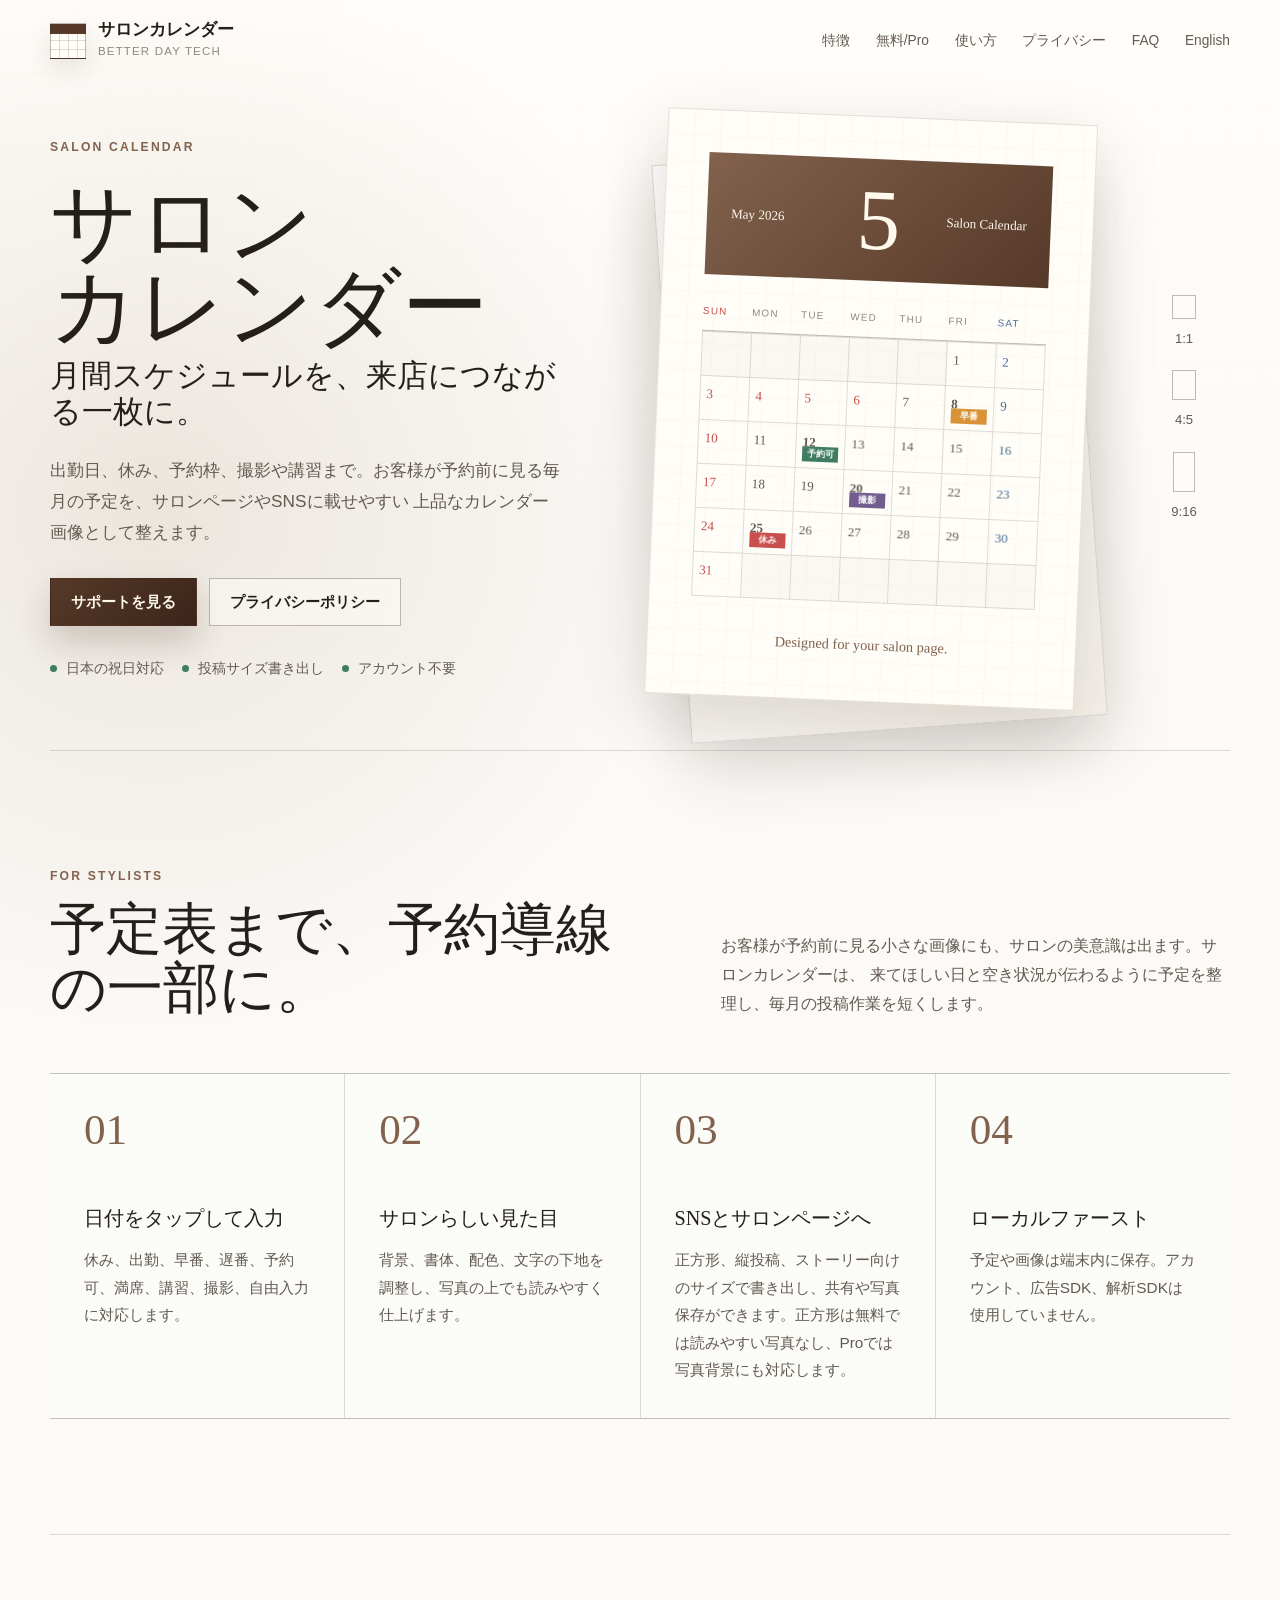
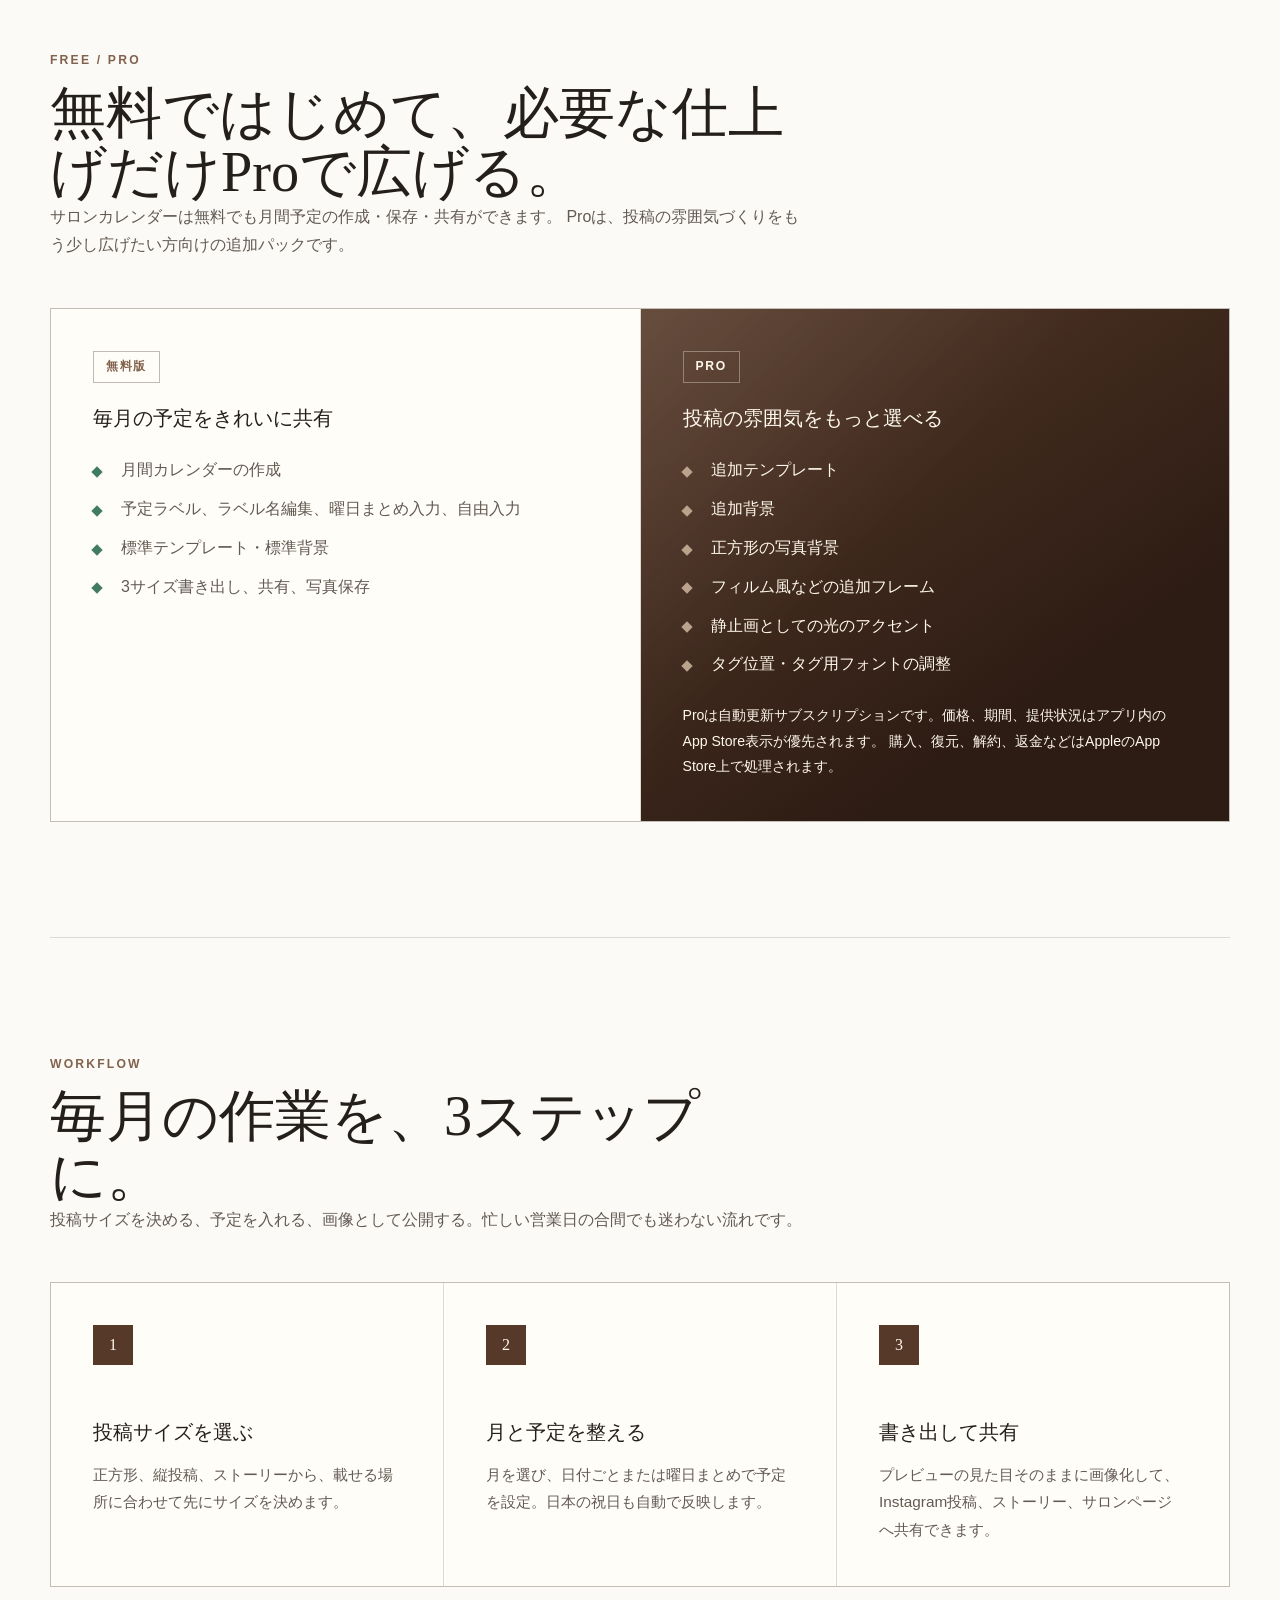
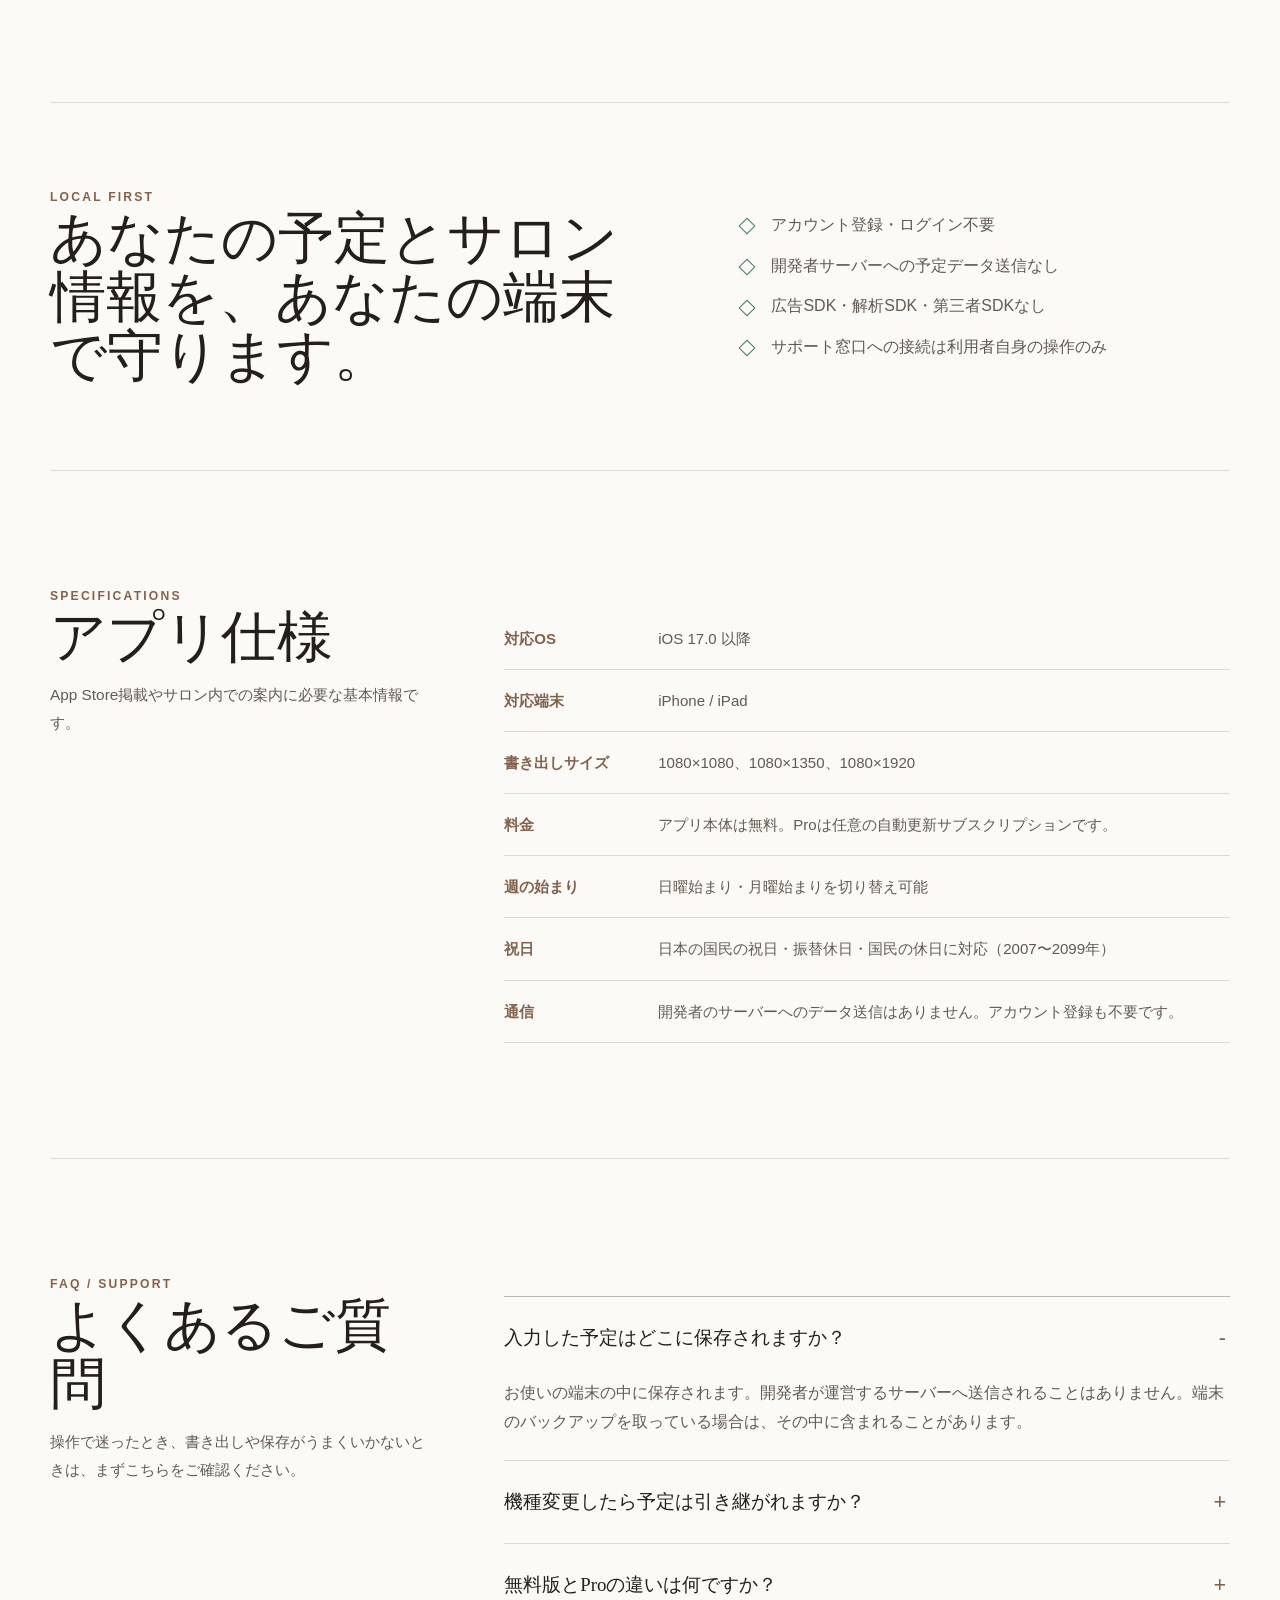
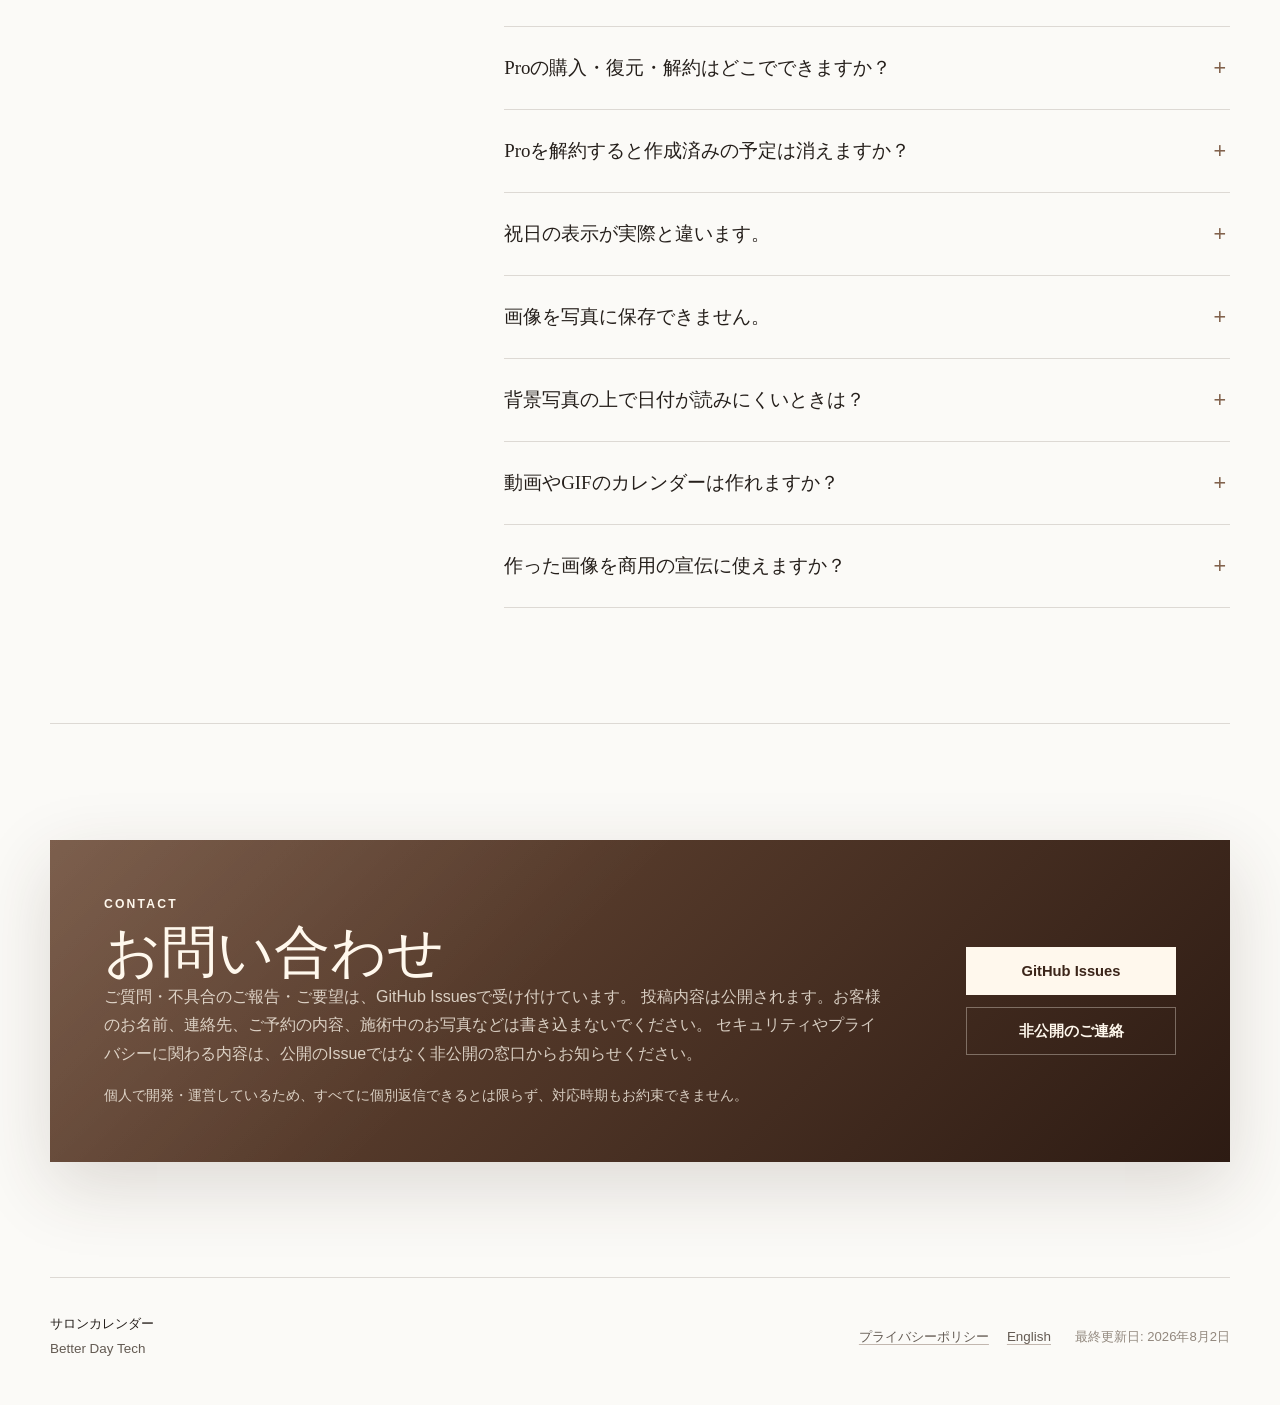
==== docs/index.html @ 0de3f7c7 "Refine booking-focused Japanese support copy" ====
<!DOCTYPE html>
<html lang="ja">
<head>
<meta charset="utf-8">
<meta name="viewport" content="width=device-width, initial-scale=1">
<title>サロンカレンダー | Better Day Tech</title>
<meta name="description" content="サロンカレンダーは、美容師の月間予定をお客様に見てもらいやすく、予約や来店につなげやすい画像に整えるiOSアプリです。">
<link rel="stylesheet" href="assets/style.css">
</head>
<body>
<header class="site-header">
  <a class="brand" href="./" aria-label="サロンカレンダー トップ">
    <span class="brand-mark" aria-hidden="true"></span>
    <span>
      <strong>サロンカレンダー</strong>
      <small>Better Day Tech</small>
    </span>
  </a>
  <nav class="nav" aria-label="主要ナビゲーション">
    <a href="#features">特徴</a>
    <a href="#plans">無料/Pro</a>
    <a href="#workflow">使い方</a>
    <a href="#privacy">プライバシー</a>
    <a href="#faq">FAQ</a>
    <a href="en/">English</a>
  </nav>
</header>

<main>
  <section class="hero">
    <div class="hero-copy">
      <p class="product-line">Salon Calendar</p>
      <h1><span class="line">サロン</span><span class="line">カレンダー</span></h1>
      <p class="hero-statement">月間スケジュールを、来店につながる一枚に。</p>
      <p class="hero-lead">
        出勤日、休み、予約枠、撮影や講習まで。お客様が予約前に見る毎月の予定を、サロンページやSNSに載せやすい
        上品なカレンダー画像として整えます。
      </p>
      <div class="hero-actions">
        <a class="button primary" href="#support">サポートを見る</a>
        <a class="button ghost" href="privacy.html">プライバシーポリシー</a>
      </div>
      <ul class="trust-list" aria-label="アプリの特徴">
        <li>日本の祝日対応</li>
        <li>投稿サイズ書き出し</li>
        <li>アカウント不要</li>
      </ul>
    </div>

    <div class="hero-visual" aria-label="サロンカレンダーで作成できる月間予定表のイメージ">
      <div class="poster-stack">
        <div class="poster-sheet">
          <div class="poster-band">
            <span>May 2026</span>
            <strong>5</strong>
            <span>Salon Calendar</span>
          </div>
          <div class="mini-week">
            <span>SUN</span><span>MON</span><span>TUE</span><span>WED</span><span>THU</span><span>FRI</span><span>SAT</span>
          </div>
          <div class="mini-grid" aria-hidden="true">
            <span class="muted"></span><span class="muted"></span><span class="muted"></span><span class="muted"></span><span class="muted"></span><span>1</span><span class="sat">2</span>
            <span class="holiday">3</span><span class="holiday">4</span><span class="holiday">5</span><span class="holiday">6</span><span>7</span><span><b>8</b><em class="early">早番</em></span><span class="sat">9</span>
            <span class="sun">10</span><span>11</span><span><b>12</b><em class="open">予約可</em></span><span>13</span><span>14</span><span>15</span><span class="sat">16</span>
            <span class="sun">17</span><span>18</span><span>19</span><span><b>20</b><em class="shoot">撮影</em></span><span>21</span><span>22</span><span class="sat">23</span>
            <span class="sun">24</span><span><b>25</b><em class="off">休み</em></span><span>26</span><span>27</span><span>28</span><span>29</span><span class="sat">30</span>
            <span class="sun">31</span><span class="muted"></span><span class="muted"></span><span class="muted"></span><span class="muted"></span><span class="muted"></span><span class="muted"></span>
          </div>
          <p class="poster-footer">Designed for your salon page.</p>
        </div>
      </div>
      <div class="ratio-list" aria-label="書き出しサイズ">
        <span><i class="r r-square"></i>1:1</span>
        <span><i class="r r-feed"></i>4:5</span>
        <span><i class="r r-story"></i>9:16</span>
      </div>
    </div>
  </section>

  <section id="features" class="section promise-section">
    <div class="section-kicker">For stylists</div>
    <div class="section-head">
      <h2>予定表まで、予約導線の一部に。</h2>
      <p>
        お客様が予約前に見る小さな画像にも、サロンの美意識は出ます。サロンカレンダーは、
        来てほしい日と空き状況が伝わるように予定を整理し、毎月の投稿作業を短くします。
      </p>
    </div>
    <div class="promise-grid">
      <article>
        <span class="number">01</span>
        <h3>日付をタップして入力</h3>
        <p>休み、出勤、早番、遅番、予約可、満席、講習、撮影、自由入力に対応します。</p>
      </article>
      <article>
        <span class="number">02</span>
        <h3>サロンらしい見た目</h3>
        <p>背景、書体、配色、文字の下地を調整し、写真の上でも読みやすく仕上げます。</p>
      </article>
      <article>
        <span class="number">03</span>
        <h3>SNSとサロンページへ</h3>
        <p>正方形、縦投稿、ストーリー向けのサイズで書き出し、共有や写真保存ができます。正方形は無料では読みやすい写真なし、Proでは写真背景にも対応します。</p>
      </article>
      <article>
        <span class="number">04</span>
        <h3>ローカルファースト</h3>
        <p>予定や画像は端末内に保存。アカウント、広告SDK、解析SDKは使用していません。</p>
      </article>
    </div>
  </section>

  <section id="plans" class="section plan-section">
    <div class="section-kicker">Free / Pro</div>
    <div class="section-head compact">
      <h2>無料ではじめて、必要な仕上げだけProで広げる。</h2>
      <p>
        サロンカレンダーは無料でも月間予定の作成・保存・共有ができます。
        Proは、投稿の雰囲気づくりをもう少し広げたい方向けの追加パックです。
      </p>
    </div>
    <div class="plan-grid">
      <article class="plan-card">
        <span class="plan-label">無料版</span>
        <h3>毎月の予定をきれいに共有</h3>
        <ul>
          <li>月間カレンダーの作成</li>
          <li>予定ラベル、ラベル名編集、曜日まとめ入力、自由入力</li>
          <li>標準テンプレート・標準背景</li>
          <li>3サイズ書き出し、共有、写真保存</li>
        </ul>
      </article>
      <article class="plan-card featured">
        <span class="plan-label">Pro</span>
        <h3>投稿の雰囲気をもっと選べる</h3>
        <ul>
          <li>追加テンプレート</li>
          <li>追加背景</li>
          <li>正方形の写真背景</li>
          <li>フィルム風などの追加フレーム</li>
          <li>静止画としての光のアクセント</li>
          <li>タグ位置・タグ用フォントの調整</li>
        </ul>
        <p class="plan-note">
          Proは自動更新サブスクリプションです。価格、期間、提供状況はアプリ内のApp Store表示が優先されます。
          購入、復元、解約、返金などはAppleのApp Store上で処理されます。
        </p>
      </article>
    </div>
  </section>

  <section id="workflow" class="section workflow-section">
    <div class="section-kicker">Workflow</div>
    <div class="section-head compact">
      <h2>毎月の作業を、3ステップに。</h2>
      <p>投稿サイズを決める、予定を入れる、画像として公開する。忙しい営業日の合間でも迷わない流れです。</p>
    </div>
    <ol class="workflow">
      <li>
        <span>1</span>
        <h3>投稿サイズを選ぶ</h3>
        <p>正方形、縦投稿、ストーリーから、載せる場所に合わせて先にサイズを決めます。</p>
      </li>
      <li>
        <span>2</span>
        <h3>月と予定を整える</h3>
        <p>月を選び、日付ごとまたは曜日まとめで予定を設定。日本の祝日も自動で反映します。</p>
      </li>
      <li>
        <span>3</span>
        <h3>書き出して共有</h3>
        <p>プレビューの見た目そのままに画像化して、Instagram投稿、ストーリー、サロンページへ共有できます。</p>
      </li>
    </ol>
  </section>

  <section id="privacy" class="section privacy-ribbon">
    <div>
      <div class="section-kicker">Local first</div>
      <h2>あなたの予定とサロン情報を、あなたの端末で守ります。</h2>
    </div>
    <ul>
      <li>アカウント登録・ログイン不要</li>
      <li>開発者サーバーへの予定データ送信なし</li>
      <li>広告SDK・解析SDK・第三者SDKなし</li>
      <li>サポート窓口への接続は利用者自身の操作のみ</li>
    </ul>
  </section>

  <section class="section specs-section">
    <div class="section-kicker">Specifications</div>
    <div class="spec-layout">
      <div>
        <h2>アプリ仕様</h2>
        <p>App Store掲載やサロン内での案内に必要な基本情報です。</p>
      </div>
      <table>
        <tr><th>対応OS</th><td>iOS 17.0 以降</td></tr>
        <tr><th>対応端末</th><td>iPhone / iPad</td></tr>
        <tr><th>書き出しサイズ</th><td>1080×1080、1080×1350、1080×1920</td></tr>
        <tr><th>料金</th><td>アプリ本体は無料。Proは任意の自動更新サブスクリプションです。</td></tr>
        <tr><th>週の始まり</th><td>日曜始まり・月曜始まりを切り替え可能</td></tr>
        <tr><th>祝日</th><td>日本の国民の祝日・振替休日・国民の休日に対応（2007〜2099年）</td></tr>
        <tr><th>通信</th><td>開発者のサーバーへのデータ送信はありません。アカウント登録も不要です。</td></tr>
      </table>
    </div>
  </section>

  <section id="faq" class="section faq-section">
    <div class="section-kicker">FAQ / Support</div>
    <div class="faq-layout">
      <div>
        <h2>よくあるご質問</h2>
        <p>操作で迷ったとき、書き出しや保存がうまくいかないときは、まずこちらをご確認ください。</p>
      </div>
      <div class="faq-list">
        <details open>
          <summary>入力した予定はどこに保存されますか？</summary>
          <p>お使いの端末の中に保存されます。開発者が運営するサーバーへ送信されることはありません。端末のバックアップを取っている場合は、その中に含まれることがあります。</p>
        </details>
        <details>
          <summary>機種変更したら予定は引き継がれますか？</summary>
          <p>端末のバックアップから復元すると引き継がれます。バックアップを経由しない移行では引き継がれませんので、大切な内容は事前に画像として書き出しておくことをおすすめします。</p>
        </details>
        <details>
          <summary>無料版とProの違いは何ですか？</summary>
          <p>無料版でも、月間予定の作成、予定入力、ラベル名編集、標準テンプレート、標準背景、3サイズ書き出し、共有、写真保存を利用できます。Proでは正方形の写真背景、追加テンプレート、追加背景、追加フレーム、光のアクセント、タグ位置・タグ用フォント調整が使えるようになります。</p>
        </details>
        <details>
          <summary>Proの購入・復元・解約はどこでできますか？</summary>
          <p>Pro機能を選ぶと、アプリ内に購入画面が表示されます。購入済みの場合は同じ画面の「購入を復元」から復元できます。解約や更新の管理は、購入画面の「購読を管理」、またはApp Storeのアカウント設定から行ってください。</p>
        </details>
        <details>
          <summary>Proを解約すると作成済みの予定は消えますか？</summary>
          <p>予定、見出し、ラベル名、取り込んだ写真は残ります。Proの有効期限が切れた場合、正方形の写真背景やPro専用のテンプレート・背景・枠・光・タグ調整は無料版で使える見た目に戻ります。</p>
        </details>
        <details>
          <summary>祝日の表示が実際と違います。</summary>
          <p>祝日は法律の規則にもとづいて計算しています。法改正によって祝日が新設・移動された場合は、アプリの更新で対応します。ずれを見つけられた場合はご連絡ください。</p>
        </details>
        <details>
          <summary>画像を写真に保存できません。</summary>
          <p>写真への追加が許可されていない可能性があります。「設定」アプリ →「アプリ」→「サロンカレンダー」→「写真」から、写真への追加を許可してください。共有ボタンから直接SNSアプリに渡すこともできます。</p>
        </details>
        <details>
          <summary>背景写真の上で日付が読みにくいときは？</summary>
          <p>「背景」タブの「文字の下地」を濃くするか、「ぼかし」を足すと読みやすくなります。写真の明るさに応じて文字色は自動で切り替わりますが、手動でも変更できます。</p>
        </details>
        <details>
          <summary>動画やGIFのカレンダーは作れますか？</summary>
          <p>現在のバージョンは、静止画のカレンダー作成・保存・共有に対応しています。動画編集、GIF/MP4書き出し、アニメーション素材の書き出しには対応していません。</p>
        </details>
        <details>
          <summary>作った画像を商用の宣伝に使えますか？</summary>
          <p>使えます。書き出した画像の権利はお客様にあります。ただし、お客様がご自身で取り込まれた写真については、その写真の権利関係をご確認ください。</p>
        </details>
      </div>
    </div>
  </section>

  <section id="support" class="section contact-section">
    <div class="contact-panel">
      <div>
        <div class="section-kicker">Contact</div>
        <h2>お問い合わせ</h2>
        <p>
          ご質問・不具合のご報告・ご要望は、GitHub Issuesで受け付けています。
          投稿内容は公開されます。お客様のお名前、連絡先、ご予約の内容、施術中のお写真などは書き込まないでください。
          セキュリティやプライバシーに関わる内容は、公開のIssueではなく非公開の窓口からお知らせください。
        </p>
        <p class="note">
          個人で開発・運営しているため、すべてに個別返信できるとは限らず、対応時期もお約束できません。
        </p>
      </div>
      <div class="contact-actions">
        <a class="button primary" href="https://github.com/better-day-tech/salon-calendar-support/issues">GitHub Issues</a>
        <a class="button ghost" href="https://github.com/better-day-tech/salon-calendar-support/security/advisories/new">非公開のご連絡</a>
      </div>
    </div>
  </section>
</main>

<footer class="site-footer">
  <div>
    <strong>サロンカレンダー</strong>
    <p>Better Day Tech</p>
  </div>
  <nav aria-label="フッターナビゲーション">
    <a href="privacy.html">プライバシーポリシー</a>
    <a href="en/">English</a>
  </nav>
  <p class="updated">最終更新日: 2026年8月2日</p>
</footer>
</body>
</html>
---- docs/assets/style.css ----
/* Salon Calendar support site.
   No external fonts or CDN requests: the app's local-first promise should not be undercut by the support site. */

:root {
  color-scheme: light;
  --page: #fbfaf7;
  --paper: #f4efe6;
  --surface: #fffdf8;
  --surface-2: #f7f1e7;
  --ink: #251f1b;
  --ink-soft: #635a52;
  --muted: #92887e;
  --brown: #563928;
  --brown-2: #82624d;
  --brown-3: #bba28d;
  --line: rgba(63, 44, 32, 0.16);
  --line-strong: rgba(63, 44, 32, 0.32);
  --red: #c84f4d;
  --amber: #d99237;
  --sage: #407c61;
  --blue: #476f97;
  --shadow: 0 24px 70px rgba(61, 43, 31, 0.16);
  --serif: "Hiragino Mincho ProN", "Yu Mincho", "YuMincho", "Times New Roman", serif;
  --sans: -apple-system, BlinkMacSystemFont, "Hiragino Sans", "Hiragino Kaku Gothic ProN", "Yu Gothic", Meiryo, sans-serif;
}

* { box-sizing: border-box; }

html {
  -webkit-text-size-adjust: 100%;
  scroll-behavior: smooth;
}

body {
  margin: 0;
  color: var(--ink);
  background:
    radial-gradient(circle at 12% 8%, rgba(187, 162, 141, 0.24), transparent 34rem),
    linear-gradient(180deg, #fffefa 0%, var(--page) 34rem, var(--page) 100%);
  font-family: var(--sans);
  font-size: 16px;
  line-height: 1.8;
}

body::before {
  content: "";
  position: fixed;
  inset: 0;
  pointer-events: none;
  opacity: 0.38;
  background-image:
    linear-gradient(rgba(86, 57, 40, 0.035) 1px, transparent 1px),
    linear-gradient(90deg, rgba(86, 57, 40, 0.025) 1px, transparent 1px);
  background-size: 36px 36px, 36px 36px;
  mask-image: linear-gradient(to bottom, black, transparent 72%);
}

a {
  color: inherit;
  text-decoration-color: rgba(86, 57, 40, 0.35);
  text-underline-offset: 0.22em;
}

a:hover { text-decoration-color: currentColor; }

p { margin: 0; color: var(--ink-soft); }

strong { font-weight: 650; }

.site-header,
.hero,
.section,
.site-footer {
  width: min(1180px, calc(100% - 44px));
  margin-inline: auto;
}

.site-header {
  min-height: 82px;
  display: flex;
  align-items: center;
  justify-content: space-between;
  gap: 24px;
  padding: 18px 0;
}

.brand {
  display: inline-flex;
  align-items: center;
  gap: 12px;
  text-decoration: none;
  min-width: 0;
}

.brand-mark {
  width: 36px;
  height: 36px;
  border: 1px solid var(--line-strong);
  background:
    linear-gradient(var(--brown) 0 28%, transparent 28%),
    repeating-linear-gradient(0deg, transparent 0 8px, var(--line) 8px 9px),
    repeating-linear-gradient(90deg, transparent 0 8px, var(--line) 8px 9px),
    var(--surface);
  box-shadow: 0 10px 24px rgba(61, 43, 31, 0.10);
}

.brand strong {
  display: block;
  color: var(--ink);
  font-family: var(--serif);
  font-size: 1.04rem;
  font-weight: 600;
  line-height: 1.25;
}

.brand small {
  display: block;
  color: var(--muted);
  font-size: 0.72rem;
  letter-spacing: 0.10em;
  text-transform: uppercase;
}

.nav {
  display: flex;
  align-items: center;
  gap: clamp(14px, 2vw, 28px);
  color: var(--ink-soft);
  font-size: 0.86rem;
  white-space: nowrap;
}

.nav a {
  text-decoration: none;
}

.nav a:hover {
  color: var(--ink);
}

.hero {
  display: grid;
  grid-template-columns: minmax(0, 0.92fr) minmax(420px, 1.08fr);
  align-items: center;
  gap: clamp(34px, 5vw, 78px);
  padding: 34px 0 48px;
}

.product-line,
.section-kicker {
  color: var(--brown-2);
  font-size: 0.76rem;
  font-weight: 650;
  letter-spacing: 0.18em;
  text-transform: uppercase;
}

.hero h1,
.section h2,
.privacy-page h1 {
  font-family: var(--serif);
  font-weight: 500;
  letter-spacing: 0;
  color: var(--ink);
}

.hero h1 {
  margin: 22px 0 8px;
  font-size: clamp(3.2rem, 6.8vw, 5.4rem);
  line-height: 0.98;
}

.hero h1 .line {
  display: block;
}

.hero-statement {
  max-width: 720px;
  color: var(--ink);
  font-family: var(--serif);
  font-size: clamp(1.48rem, 2.45vw, 2.34rem);
  line-height: 1.16;
}

.hero-lead {
  max-width: 660px;
  margin-top: 24px;
  font-size: clamp(1rem, 1.35vw, 1.14rem);
}

.hero-actions {
  display: flex;
  flex-wrap: wrap;
  gap: 12px;
  margin-top: 30px;
}

.button {
  display: inline-flex;
  align-items: center;
  justify-content: center;
  min-height: 48px;
  padding: 0 20px;
  border: 1px solid var(--line-strong);
  text-decoration: none;
  font-size: 0.92rem;
  font-weight: 650;
  line-height: 1;
  transition: transform 160ms ease, border-color 160ms ease, background 160ms ease;
}

.button:hover {
  transform: translateY(-1px);
}

.button.primary {
  color: #fff8ed;
  background: linear-gradient(135deg, var(--brown), #3b2519);
  border-color: transparent;
  box-shadow: 0 16px 34px rgba(60, 38, 25, 0.20);
}

.button.ghost {
  color: var(--ink);
  background: rgba(255, 253, 248, 0.52);
}

.trust-list {
  display: flex;
  flex-wrap: wrap;
  gap: 18px;
  margin: 30px 0 0;
  padding: 0;
  list-style: none;
  color: var(--ink-soft);
  font-size: 0.88rem;
}

.trust-list li {
  display: inline-flex;
  align-items: center;
  gap: 9px;
}

.trust-list li::before {
  content: "";
  width: 7px;
  height: 7px;
  border-radius: 50%;
  background: var(--sage);
}

.hero-visual {
  position: relative;
  min-height: 480px;
  display: grid;
  grid-template-columns: minmax(0, 1fr) 92px;
  align-items: center;
  gap: 24px;
}

.poster-stack {
  position: relative;
  isolation: isolate;
}

.poster-stack::before {
  content: "";
  position: absolute;
  inset: 34px 26px -28px 44px;
  z-index: -1;
  border: 1px solid var(--line);
  background: linear-gradient(135deg, rgba(255,255,255,0.65), rgba(231,218,200,0.28));
  transform: rotate(-4deg);
  box-shadow: var(--shadow);
}

.poster-sheet {
  width: min(100%, 430px);
  margin-inline: auto;
  background:
    linear-gradient(90deg, rgba(86,57,40,0.025) 1px, transparent 1px),
    linear-gradient(0deg, rgba(86,57,40,0.025) 1px, transparent 1px),
    var(--surface);
  background-size: 26px 26px;
  border: 1px solid rgba(86, 57, 40, 0.14);
  box-shadow: var(--shadow);
  padding: clamp(24px, 4vw, 42px);
  transform: rotate(2.4deg);
}

.poster-band {
  min-height: 88px;
  display: grid;
  grid-template-columns: 1fr auto 1fr;
  align-items: center;
  gap: 18px;
  padding: 18px 24px;
  color: #fff8ed;
  background: linear-gradient(135deg, var(--brown-2), var(--brown));
}

.poster-band span {
  font-family: var(--serif);
  font-size: 0.82rem;
}

.poster-band span:last-child {
  text-align: right;
}

.poster-band strong {
  font-family: var(--serif);
  font-size: clamp(3.4rem, 8vw, 5.4rem);
  font-weight: 400;
  line-height: 1;
}

.mini-week,
.mini-grid {
  display: grid;
  grid-template-columns: repeat(7, minmax(0, 1fr));
}

.mini-week {
  margin-top: 28px;
  padding-bottom: 10px;
  border-bottom: 1px solid var(--line-strong);
  color: var(--muted);
  font-size: 0.62rem;
  letter-spacing: 0.12em;
}

.mini-week span:first-child,
.mini-grid .sun,
.mini-grid .holiday { color: var(--red); }

.mini-week span:last-child,
.mini-grid .sat { color: var(--blue); }

.mini-grid {
  border-left: 1px solid var(--line);
  border-top: 1px solid var(--line);
}

.mini-grid > span {
  min-height: 44px;
  position: relative;
  padding: 6px;
  border-right: 1px solid var(--line);
  border-bottom: 1px solid var(--line);
  color: var(--ink-soft);
  font-family: var(--serif);
  font-size: 0.82rem;
}

.mini-grid .muted {
  background: rgba(86, 57, 40, 0.025);
}

.mini-grid em {
  position: absolute;
  left: 6px;
  right: 6px;
  bottom: 6px;
  display: block;
  padding: 2px 3px;
  color: white;
  font-family: var(--sans);
  font-size: clamp(0.46rem, 1.1vw, 0.58rem);
  font-style: normal;
  font-weight: 700;
  line-height: 1.2;
  text-align: center;
}

.mini-grid .off { background: var(--red); }
.mini-grid .early { background: var(--amber); }
.mini-grid .open { background: var(--sage); }
.mini-grid .shoot { background: #735d8f; }

.poster-footer {
  margin-top: 30px;
  color: var(--brown-2);
  font-family: var(--serif);
  font-size: 0.9rem;
  text-align: center;
}

.ratio-list {
  display: grid;
  gap: 20px;
  color: var(--ink-soft);
  font-size: 0.82rem;
}

.ratio-list span {
  display: grid;
  gap: 8px;
  justify-items: center;
}

.r {
  display: block;
  border: 1px solid var(--line-strong);
  background: rgba(255, 253, 248, 0.48);
}

.r-square { width: 24px; height: 24px; }
.r-feed { width: 24px; height: 30px; }
.r-story { width: 22px; height: 40px; }

.section {
  padding: clamp(64px, 9vw, 118px) 0;
  border-top: 1px solid var(--line);
}

.section-head {
  display: grid;
  grid-template-columns: minmax(0, 0.86fr) minmax(280px, 0.72fr);
  align-items: end;
  gap: clamp(24px, 5vw, 86px);
  margin-top: 12px;
}

.section-head.compact {
  max-width: 760px;
  display: block;
}

.section h2,
.privacy-page h1 {
  margin: 0;
  font-size: clamp(2.15rem, 4.4vw, 4.9rem);
  line-height: 1.05;
}

.section h3 {
  margin: 0;
  color: var(--ink);
  font-family: var(--serif);
  font-size: 1.26rem;
  font-weight: 500;
  line-height: 1.35;
}

.promise-grid {
  display: grid;
  grid-template-columns: repeat(4, minmax(0, 1fr));
  gap: 1px;
  margin-top: 54px;
  background: var(--line);
  border-top: 1px solid var(--line);
  border-bottom: 1px solid var(--line);
}

.promise-grid article {
  min-height: 270px;
  padding: clamp(22px, 3vw, 34px);
  background: color-mix(in srgb, var(--page) 88%, white);
}

.number {
  display: block;
  margin-bottom: 54px;
  color: var(--brown-2);
  font-family: var(--serif);
  font-size: 2.7rem;
  line-height: 1;
}

.promise-grid p,
.workflow p,
.spec-layout p,
.faq-layout > div > p {
  margin-top: 14px;
  font-size: 0.96rem;
}

.workflow {
  display: grid;
  grid-template-columns: repeat(3, minmax(0, 1fr));
  gap: 1px;
  margin: 48px 0 0;
  padding: 0;
  list-style: none;
  background: var(--line);
  border: 1px solid var(--line);
}

.workflow li {
  min-height: 270px;
  padding: clamp(24px, 3.5vw, 42px);
  background: var(--surface);
}

.workflow span {
  display: inline-grid;
  place-items: center;
  width: 40px;
  height: 40px;
  margin-bottom: 54px;
  color: #fff8ed;
  background: var(--brown);
  font-family: var(--serif);
}

.plan-grid {
  display: grid;
  grid-template-columns: repeat(2, minmax(0, 1fr));
  gap: 1px;
  margin-top: 48px;
  background: var(--line);
  border: 1px solid var(--line);
}

.plan-card {
  min-height: 360px;
  padding: clamp(24px, 4vw, 42px);
  background: var(--surface);
}

.plan-card.featured {
  color: #fff8ed;
  background:
    linear-gradient(135deg, rgba(255,255,255,0.10), transparent 42%),
    linear-gradient(145deg, var(--brown), #2d1c14 72%);
}

.plan-card h3 {
  margin-top: 22px;
}

.plan-card.featured h3,
.plan-card.featured p,
.plan-card.featured li {
  color: #fff8ed;
}

.plan-label {
  display: inline-flex;
  align-items: center;
  min-height: 32px;
  padding: 0 12px;
  border: 1px solid var(--line-strong);
  color: var(--brown-2);
  font-size: 0.76rem;
  font-weight: 750;
  letter-spacing: 0.14em;
  text-transform: uppercase;
}

.plan-card.featured .plan-label {
  border-color: rgba(255, 248, 237, 0.34);
  color: #fff8ed;
}

.plan-card ul {
  display: grid;
  gap: 10px;
  margin: 24px 0 0;
  padding: 0;
  list-style: none;
}

.plan-card li {
  display: grid;
  grid-template-columns: 18px 1fr;
  gap: 10px;
  color: var(--ink-soft);
}

.plan-card li::before {
  content: "";
  width: 8px;
  height: 8px;
  margin-top: 0.72em;
  background: var(--sage);
  transform: rotate(45deg);
}

.plan-card.featured li::before {
  background: var(--brown-3);
}

.plan-note {
  margin-top: 24px;
  font-size: 0.88rem;
}

.privacy-ribbon {
  display: grid;
  grid-template-columns: minmax(0, 0.78fr) minmax(280px, 0.62fr);
  gap: clamp(28px, 6vw, 92px);
  align-items: center;
  padding-block: clamp(52px, 7vw, 84px);
}

.privacy-ribbon ul {
  margin: 0;
  padding: 0;
  list-style: none;
  display: grid;
  gap: 12px;
}

.privacy-ribbon li {
  display: grid;
  grid-template-columns: 18px 1fr;
  gap: 12px;
  color: var(--ink-soft);
}

.privacy-ribbon li::before {
  content: "";
  width: 10px;
  height: 10px;
  margin-top: 0.58em;
  border: 1px solid var(--sage);
  transform: rotate(45deg);
}

.spec-layout,
.faq-layout {
  display: grid;
  grid-template-columns: minmax(260px, 0.52fr) minmax(0, 1fr);
  gap: clamp(32px, 6vw, 92px);
  align-items: start;
}

table {
  width: 100%;
  border-collapse: collapse;
  font-size: 0.94rem;
}

th,
td {
  padding: 17px 0;
  text-align: left;
  vertical-align: top;
  border-bottom: 1px solid var(--line);
}

th {
  width: 154px;
  padding-right: 22px;
  color: var(--brown-2);
  font-weight: 700;
  white-space: nowrap;
}

td {
  color: var(--ink-soft);
}

.faq-list {
  border-top: 1px solid var(--line-strong);
}

details {
  border-bottom: 1px solid var(--line);
}

summary {
  cursor: pointer;
  list-style: none;
  position: relative;
  padding: 24px 48px 24px 0;
  color: var(--ink);
  font-family: var(--serif);
  font-size: 1.18rem;
}

summary::-webkit-details-marker { display: none; }

summary::after {
  content: "+";
  position: absolute;
  right: 4px;
  top: 50%;
  transform: translateY(-50%);
  color: var(--brown-2);
  font-family: var(--sans);
  font-size: 1.35rem;
}

details[open] summary::after { content: "-"; }

details p {
  max-width: 760px;
  padding: 0 0 24px;
}

.contact-panel {
  display: grid;
  grid-template-columns: minmax(0, 1fr) auto;
  gap: clamp(28px, 5vw, 74px);
  align-items: center;
  padding: clamp(28px, 5vw, 54px);
  color: #fff8ed;
  background:
    linear-gradient(135deg, rgba(255,255,255,0.10), transparent 42%),
    linear-gradient(135deg, #6e4d39, #2d1b13);
  box-shadow: var(--shadow);
}

.contact-panel .section-kicker,
.contact-panel h2,
.contact-panel p {
  color: #fff8ed;
}

.contact-panel h2 {
  margin-top: 8px;
}

.contact-panel p {
  max-width: 780px;
  color: rgba(255, 248, 237, 0.78);
}

.contact-panel .note {
  margin-top: 14px;
  font-size: 0.88rem;
}

.contact-actions {
  display: grid;
  gap: 12px;
  min-width: 210px;
}

.contact-panel .button.primary {
  background: #fff8ed;
  color: #3b2519;
  box-shadow: none;
}

.contact-panel .button.ghost {
  color: #fff8ed;
  background: transparent;
  border-color: rgba(255, 248, 237, 0.34);
}

.site-footer {
  display: grid;
  grid-template-columns: 1fr auto auto;
  align-items: center;
  gap: 24px;
  padding: 34px 0 44px;
  border-top: 1px solid var(--line);
  color: var(--ink-soft);
  font-size: 0.84rem;
}

.site-footer strong {
  display: block;
  color: var(--ink);
  font-family: var(--serif);
  font-weight: 500;
}

.site-footer nav {
  display: flex;
  gap: 18px;
}

.updated {
  color: var(--muted);
  font-size: 0.82rem;
}

.note { color: var(--muted); }

/* Privacy pages */
.privacy-page {
  width: min(980px, calc(100% - 44px));
  margin: 0 auto;
  padding: 44px 0 96px;
}

.privacy-page .privacy-hero {
  padding: 54px 0 64px;
}

.privacy-page h1 {
  max-width: 820px;
  margin-top: 18px;
}

.privacy-page .lead {
  max-width: 760px;
  margin-top: 24px;
  font-size: 1.04rem;
}

.policy-summary {
  display: grid;
  grid-template-columns: minmax(0, 0.54fr) minmax(0, 1fr);
  gap: clamp(24px, 5vw, 70px);
  align-items: start;
  margin: 28px 0 50px;
  padding: clamp(26px, 5vw, 46px);
  background: var(--surface);
  border: 1px solid var(--line);
  box-shadow: 0 18px 50px rgba(61, 43, 31, 0.08);
}

.policy-summary h2 {
  margin: 0;
  font-family: var(--serif);
  font-size: clamp(1.6rem, 3vw, 2.6rem);
  font-weight: 500;
  line-height: 1.16;
}

.policy-summary ul {
  margin: 0;
  padding: 0;
  list-style: none;
  display: grid;
  gap: 12px;
}

.policy-summary li {
  display: grid;
  grid-template-columns: 16px 1fr;
  gap: 12px;
  color: var(--ink-soft);
}

.policy-summary li::before {
  content: "";
  width: 8px;
  height: 8px;
  margin-top: 0.7em;
  background: var(--sage);
}

.policy-section {
  padding: 34px 0;
  border-top: 1px solid var(--line);
}

.policy-section h2 {
  margin: 0 0 14px;
  color: var(--ink);
  font-family: var(--serif);
  font-size: clamp(1.45rem, 2.8vw, 2.2rem);
  font-weight: 500;
}

.policy-section p + p,
.policy-section ul + p {
  margin-top: 16px;
}

.policy-section ul {
  margin: 14px 0 0;
  padding-left: 1.2em;
  color: var(--ink-soft);
}

.policy-section li {
  margin: 8px 0;
}

.policy-contact {
  margin-top: 18px;
  padding: 28px;
  background: var(--surface);
  border: 1px solid var(--line);
}

@media (max-width: 980px) {
  .site-header {
    align-items: flex-start;
    flex-direction: column;
  }

  .nav {
    width: 100%;
    overflow-x: auto;
    padding-bottom: 4px;
  }

  .hero {
    min-height: auto;
    grid-template-columns: 1fr;
    padding-top: 28px;
  }

  .hero-visual {
    min-height: auto;
    grid-template-columns: 1fr;
  }

  .ratio-list {
    display: flex;
    justify-content: center;
  }

  .section-head,
  .privacy-ribbon,
  .spec-layout,
  .faq-layout,
  .policy-summary {
    grid-template-columns: 1fr;
  }

  .promise-grid {
    grid-template-columns: repeat(2, minmax(0, 1fr));
  }

  .workflow {
    grid-template-columns: 1fr;
  }

  .plan-grid {
    grid-template-columns: 1fr;
  }

  .contact-panel,
  .site-footer {
    grid-template-columns: 1fr;
  }

  .contact-actions {
    min-width: 0;
  }
}

@media (max-width: 620px) {
  .site-header,
  .hero,
  .section,
  .site-footer,
  .privacy-page {
    width: min(100% - 28px, 1180px);
  }

  .hero {
    padding-bottom: 56px;
  }

  .hero h1 {
    font-size: clamp(2.9rem, 15.5vw, 3.85rem);
  }

  .hero-statement {
    font-size: clamp(1.32rem, 6.2vw, 1.7rem);
  }

  .hero-actions {
    display: grid;
    grid-template-columns: 1fr 1fr;
    gap: 10px;
  }

  .trust-list {
    display: grid;
  }

  .button {
    width: 100%;
    min-height: 46px;
    padding-inline: 12px;
    font-size: 0.84rem;
  }

  .poster-sheet {
    padding: 18px;
    transform: none;
  }

  .poster-stack::before {
    display: none;
  }

  .poster-band {
    min-height: 82px;
    padding: 12px;
  }

  .poster-band strong {
    font-size: 3rem;
  }

  .poster-band span {
    font-size: 0.66rem;
  }

  .mini-week {
    font-size: 0.48rem;
  }

  .mini-grid > span {
    min-height: 45px;
    padding: 4px;
    font-size: 0.66rem;
  }

  .mini-grid em {
    left: 3px;
    right: 3px;
    bottom: 4px;
    padding: 1px 2px;
    font-size: 0.44rem;
  }

  .promise-grid {
    grid-template-columns: 1fr;
  }

  .number,
  .workflow span {
    margin-bottom: 28px;
  }

  th,
  td {
    display: block;
    width: auto;
    padding: 10px 0;
  }

  th {
    border-bottom: none;
    padding-bottom: 0;
  }

  td {
    padding-top: 4px;
  }

  summary {
    font-size: 1.05rem;
  }
}
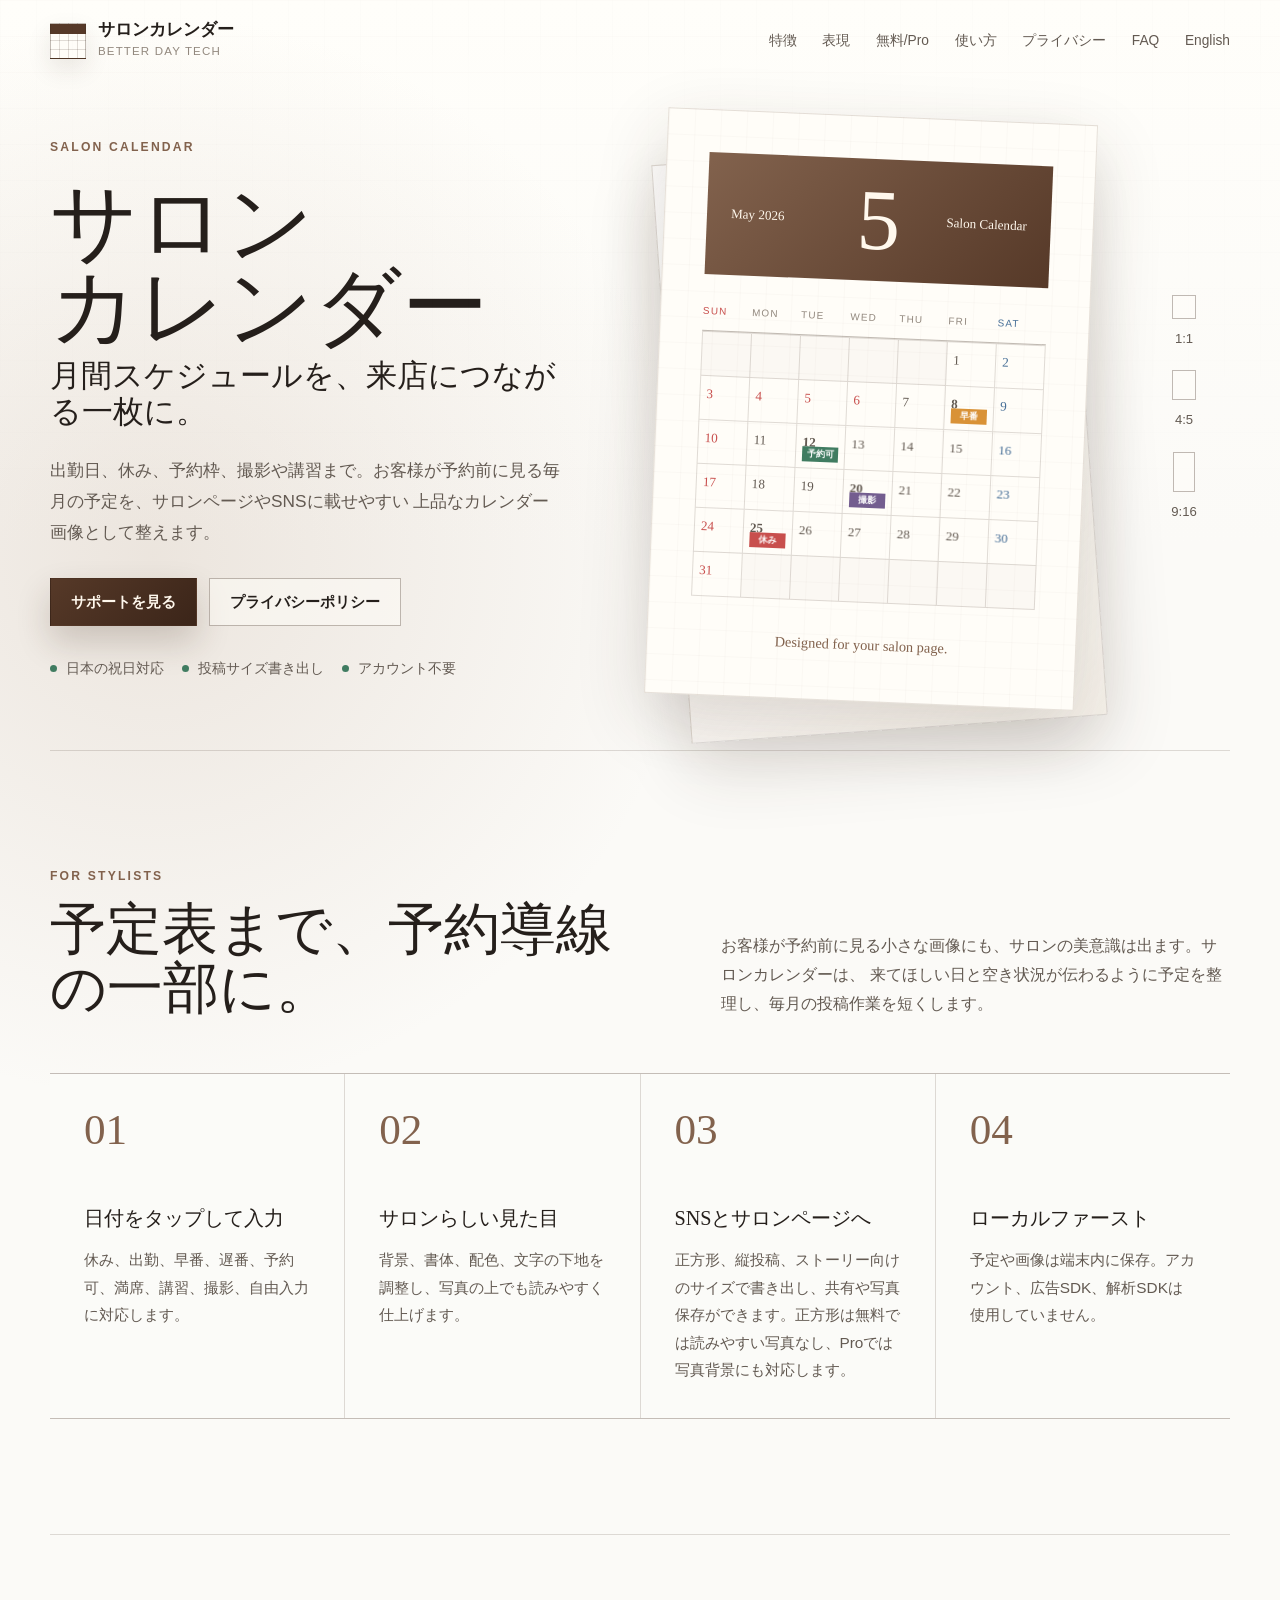
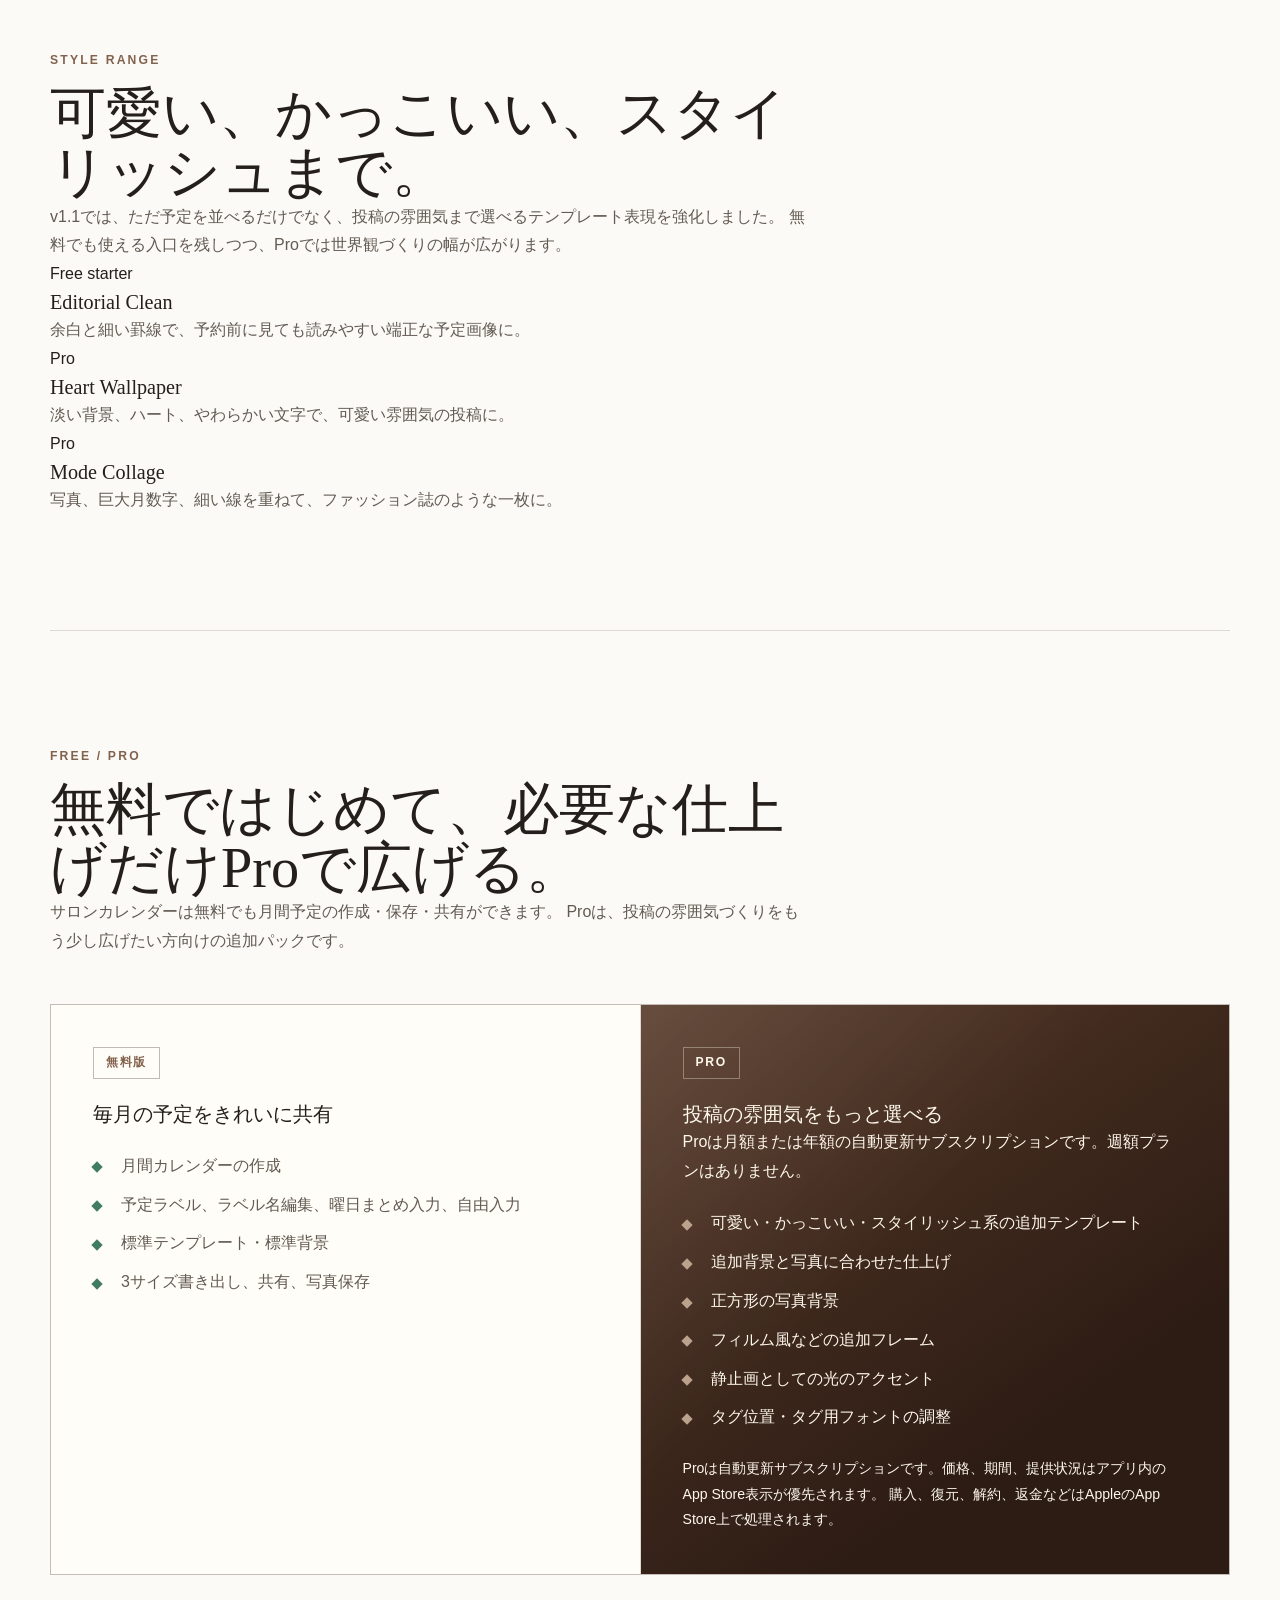
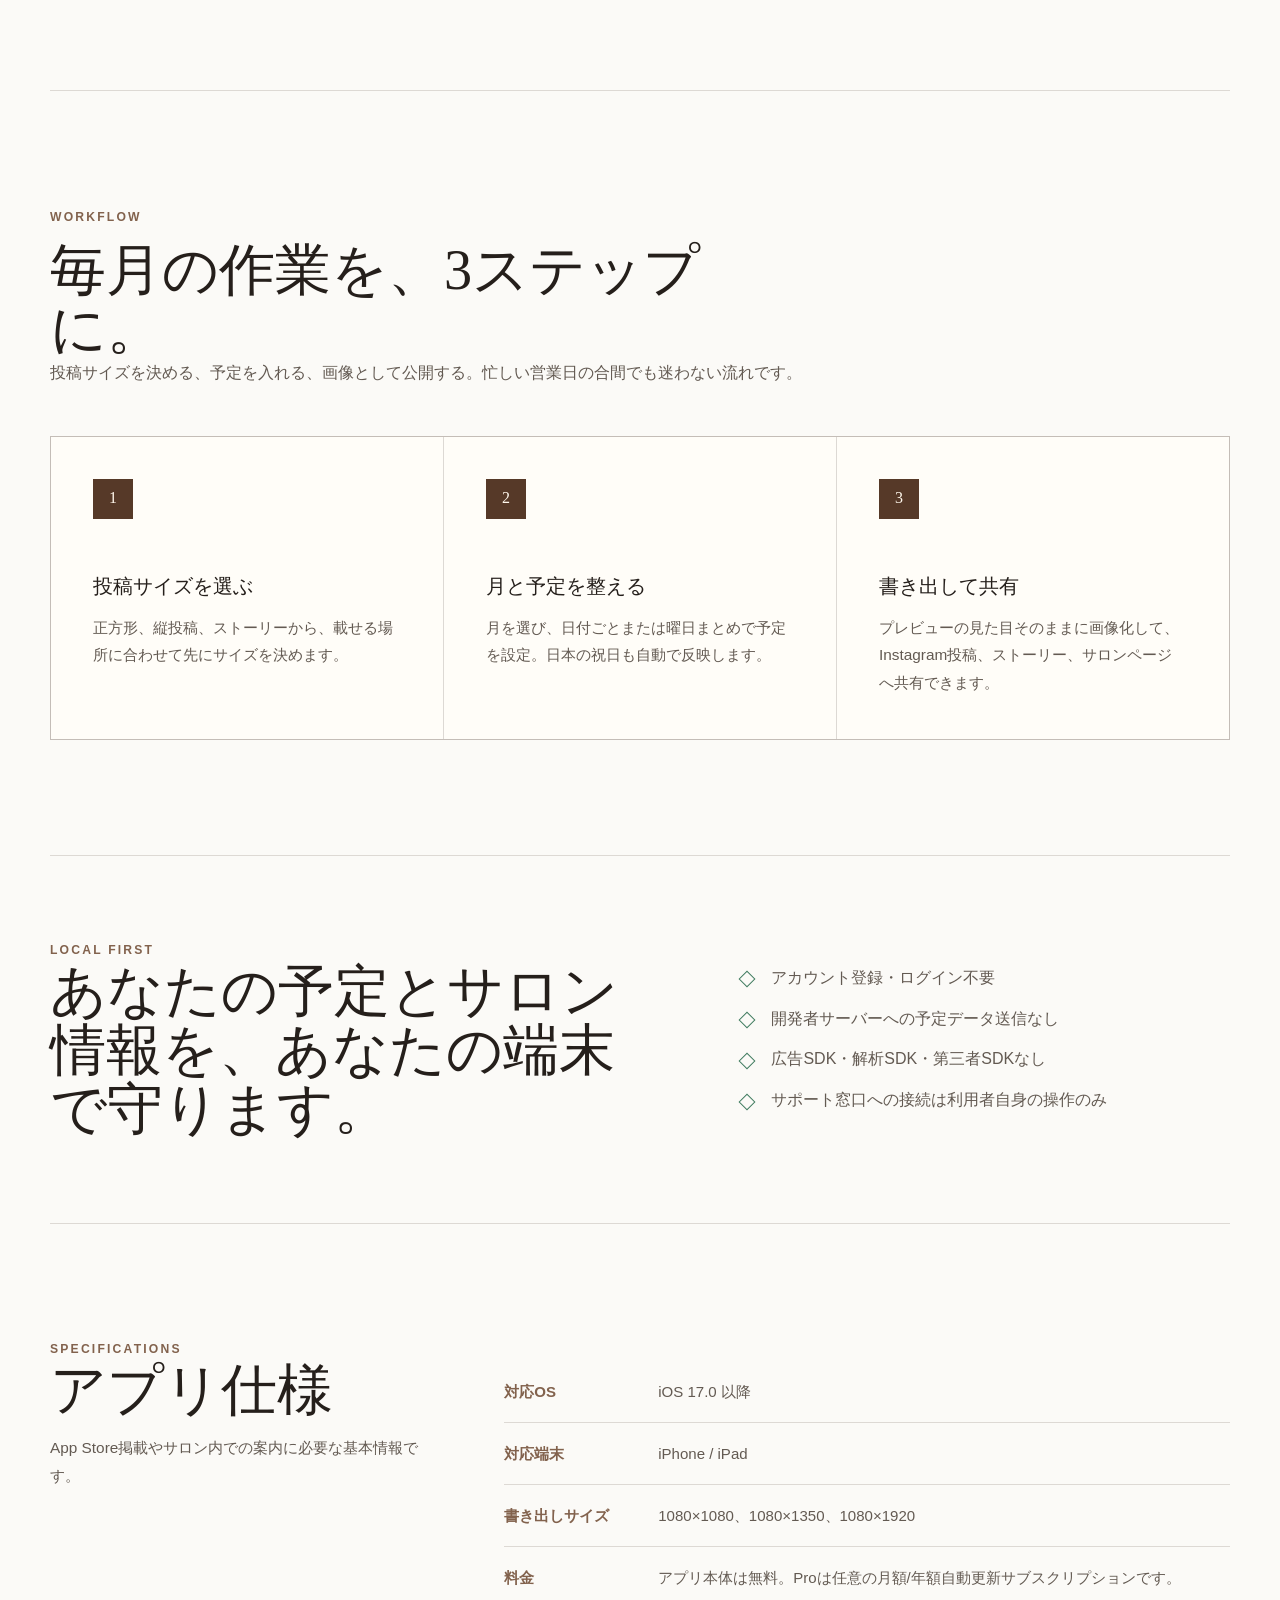
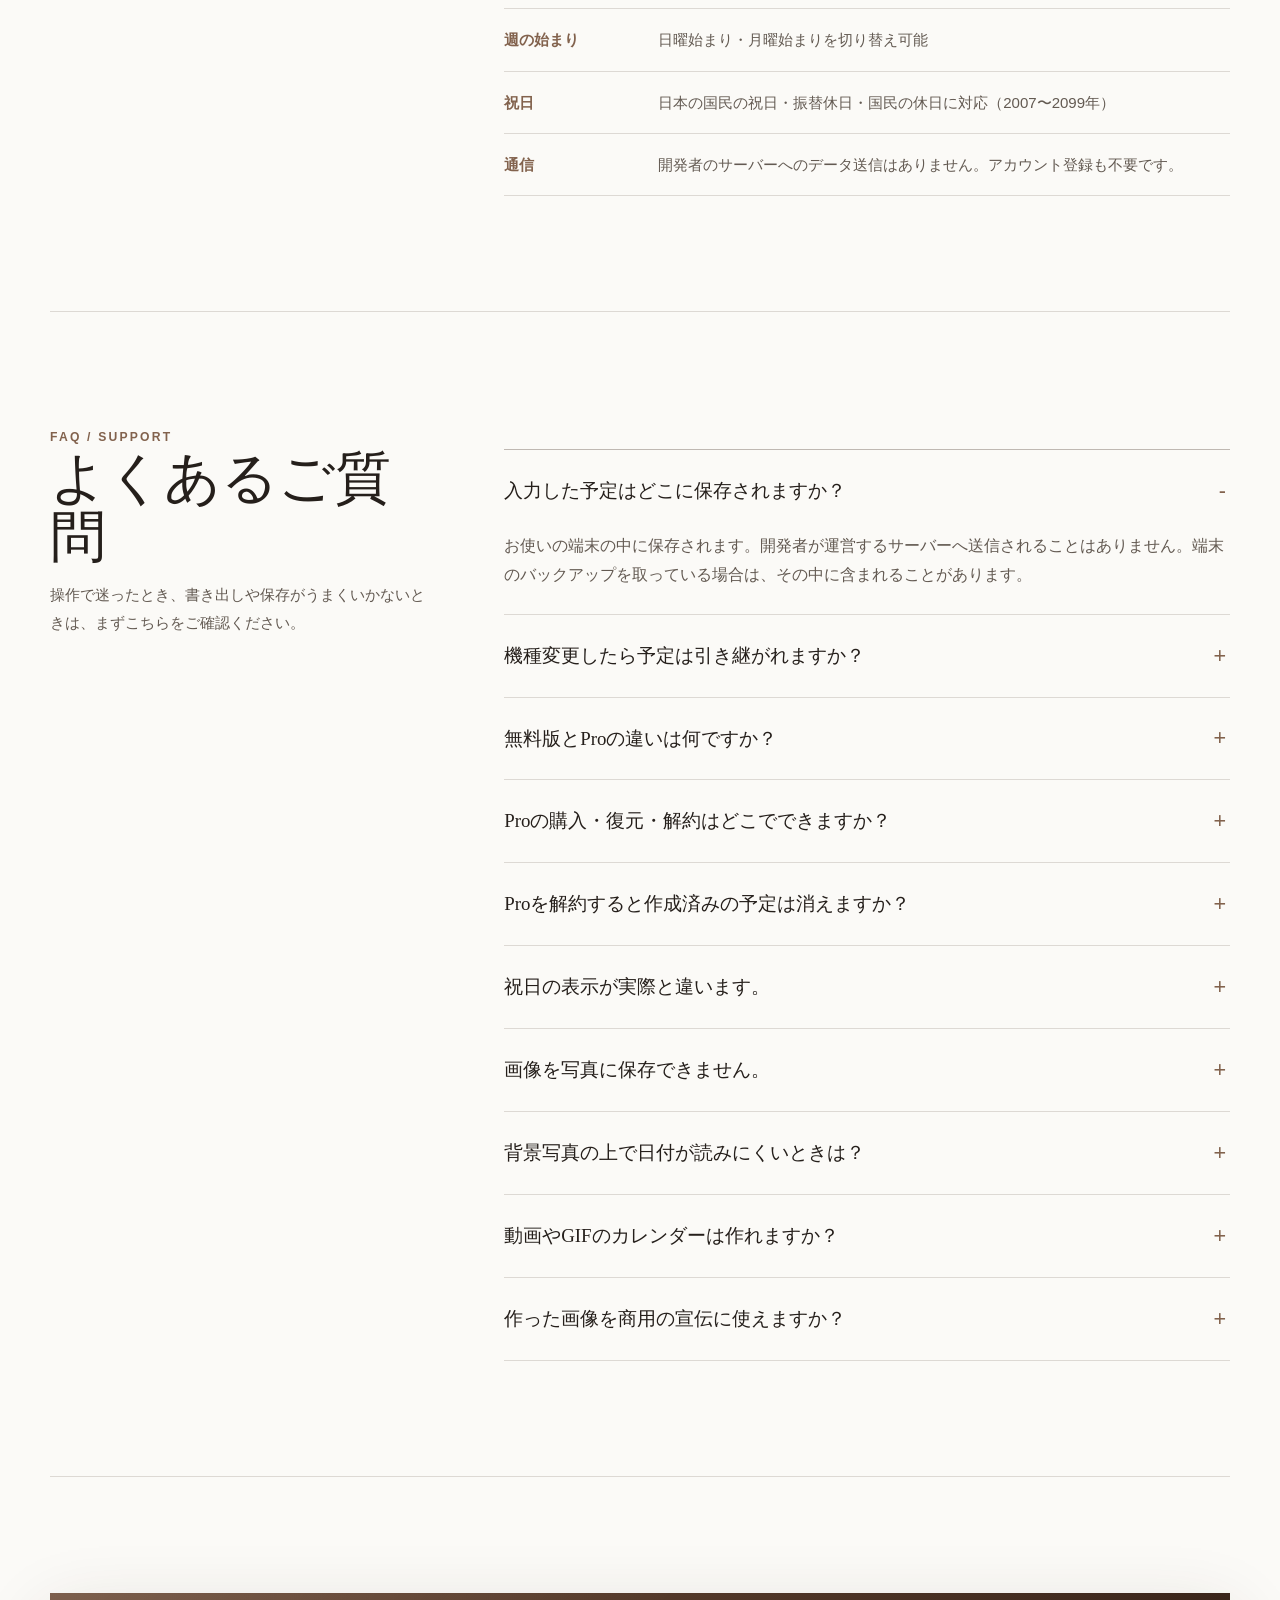
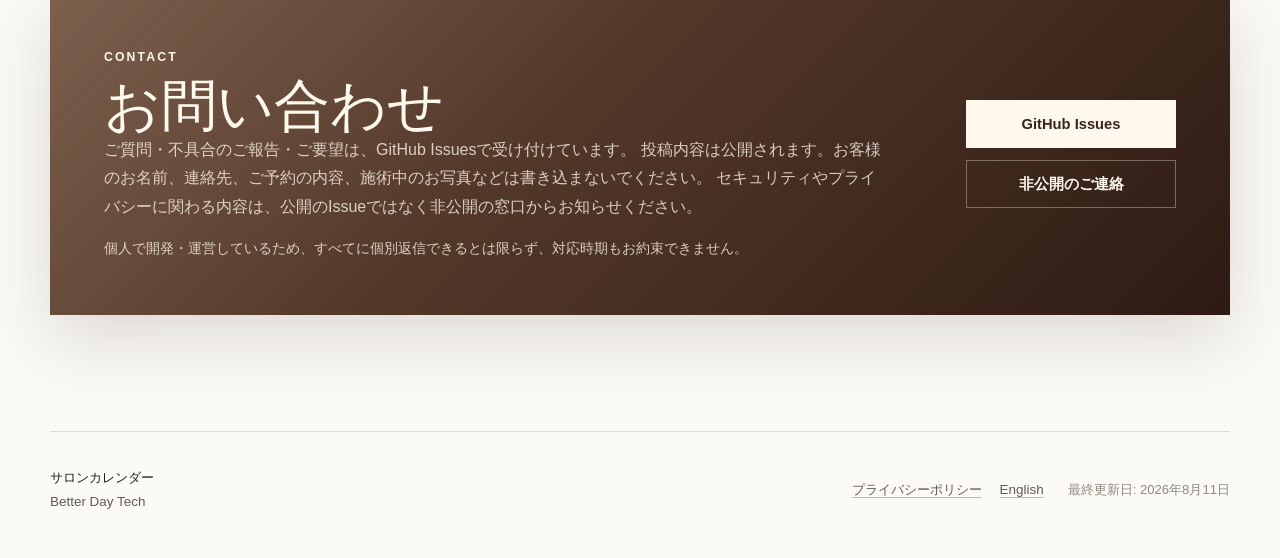
==== commit b81cdeb0: "Update support site for v1.1 Pro positioning" ====
--- a/docs/index.html
+++ b/docs/index.html
@@ -18,6 +18,7 @@
   </a>
   <nav class="nav" aria-label="主要ナビゲーション">
     <a href="#features">特徴</a>
+    <a href="#styles">表現</a>
     <a href="#plans">無料/Pro</a>
     <a href="#workflow">使い方</a>
     <a href="#privacy">プライバシー</a>
@@ -110,6 +111,34 @@
     </div>
   </section>
 
+  <section id="styles" class="section style-section">
+    <div class="section-kicker">Style range</div>
+    <div class="section-head compact">
+      <h2>可愛い、かっこいい、スタイリッシュまで。</h2>
+      <p>
+        v1.1では、ただ予定を並べるだけでなく、投稿の雰囲気まで選べるテンプレート表現を強化しました。
+        無料でも使える入口を残しつつ、Proでは世界観づくりの幅が広がります。
+      </p>
+    </div>
+    <div class="style-grid" aria-label="v1.1のテンプレート例">
+      <article class="style-card editorial">
+        <span class="style-label">Free starter</span>
+        <h3>Editorial Clean</h3>
+        <p>余白と細い罫線で、予約前に見ても読みやすい端正な予定画像に。</p>
+      </article>
+      <article class="style-card cute">
+        <span class="style-label">Pro</span>
+        <h3>Heart Wallpaper</h3>
+        <p>淡い背景、ハート、やわらかい文字で、可愛い雰囲気の投稿に。</p>
+      </article>
+      <article class="style-card cool">
+        <span class="style-label">Pro</span>
+        <h3>Mode Collage</h3>
+        <p>写真、巨大月数字、細い線を重ねて、ファッション誌のような一枚に。</p>
+      </article>
+    </div>
+  </section>
+
   <section id="plans" class="section plan-section">
     <div class="section-kicker">Free / Pro</div>
     <div class="section-head compact">
@@ -133,9 +162,10 @@
       <article class="plan-card featured">
         <span class="plan-label">Pro</span>
         <h3>投稿の雰囲気をもっと選べる</h3>
+        <p class="plan-intro">Proは月額または年額の自動更新サブスクリプションです。週額プランはありません。</p>
         <ul>
-          <li>追加テンプレート</li>
-          <li>追加背景</li>
+          <li>可愛い・かっこいい・スタイリッシュ系の追加テンプレート</li>
+          <li>追加背景と写真に合わせた仕上げ</li>
           <li>正方形の写真背景</li>
           <li>フィルム風などの追加フレーム</li>
           <li>静止画としての光のアクセント</li>
@@ -198,7 +228,7 @@
         <tr><th>対応OS</th><td>iOS 17.0 以降</td></tr>
         <tr><th>対応端末</th><td>iPhone / iPad</td></tr>
         <tr><th>書き出しサイズ</th><td>1080×1080、1080×1350、1080×1920</td></tr>
-        <tr><th>料金</th><td>アプリ本体は無料。Proは任意の自動更新サブスクリプションです。</td></tr>
+        <tr><th>料金</th><td>アプリ本体は無料。Proは任意の月額/年額自動更新サブスクリプションです。</td></tr>
         <tr><th>週の始まり</th><td>日曜始まり・月曜始まりを切り替え可能</td></tr>
         <tr><th>祝日</th><td>日本の国民の祝日・振替休日・国民の休日に対応（2007〜2099年）</td></tr>
         <tr><th>通信</th><td>開発者のサーバーへのデータ送信はありません。アカウント登録も不要です。</td></tr>
@@ -224,11 +254,11 @@
         </details>
         <details>
           <summary>無料版とProの違いは何ですか？</summary>
-          <p>無料版でも、月間予定の作成、予定入力、ラベル名編集、標準テンプレート、標準背景、3サイズ書き出し、共有、写真保存を利用できます。Proでは正方形の写真背景、追加テンプレート、追加背景、追加フレーム、光のアクセント、タグ位置・タグ用フォント調整が使えるようになります。</p>
+          <p>無料版でも、月間予定の作成、予定入力、ラベル名編集、標準テンプレート、標準背景、3サイズ書き出し、共有、写真保存を利用できます。Proでは正方形の写真背景、可愛い・かっこいい・スタイリッシュ系の追加テンプレート、追加背景、追加フレーム、光のアクセント、タグ位置・タグ用フォント調整が使えるようになります。</p>
         </details>
         <details>
           <summary>Proの購入・復元・解約はどこでできますか？</summary>
-          <p>Pro機能を選ぶと、アプリ内に購入画面が表示されます。購入済みの場合は同じ画面の「購入を復元」から復元できます。解約や更新の管理は、購入画面の「購読を管理」、またはApp Storeのアカウント設定から行ってください。</p>
+          <p>Pro機能を選ぶと、アプリ内に購入画面が表示されます。Proは月額または年額から選べます。購入済みの場合は同じ画面の「購入を復元」から復元できます。解約や更新の管理は、購入画面の「購読を管理」、またはApp Storeのアカウント設定から行ってください。</p>
         </details>
         <details>
           <summary>Proを解約すると作成済みの予定は消えますか？</summary>
@@ -289,7 +319,7 @@
     <a href="privacy.html">プライバシーポリシー</a>
     <a href="en/">English</a>
   </nav>
-  <p class="updated">最終更新日: 2026年8月2日</p>
+  <p class="updated">最終更新日: 2026年8月11日</p>
 </footer>
 </body>
 </html>
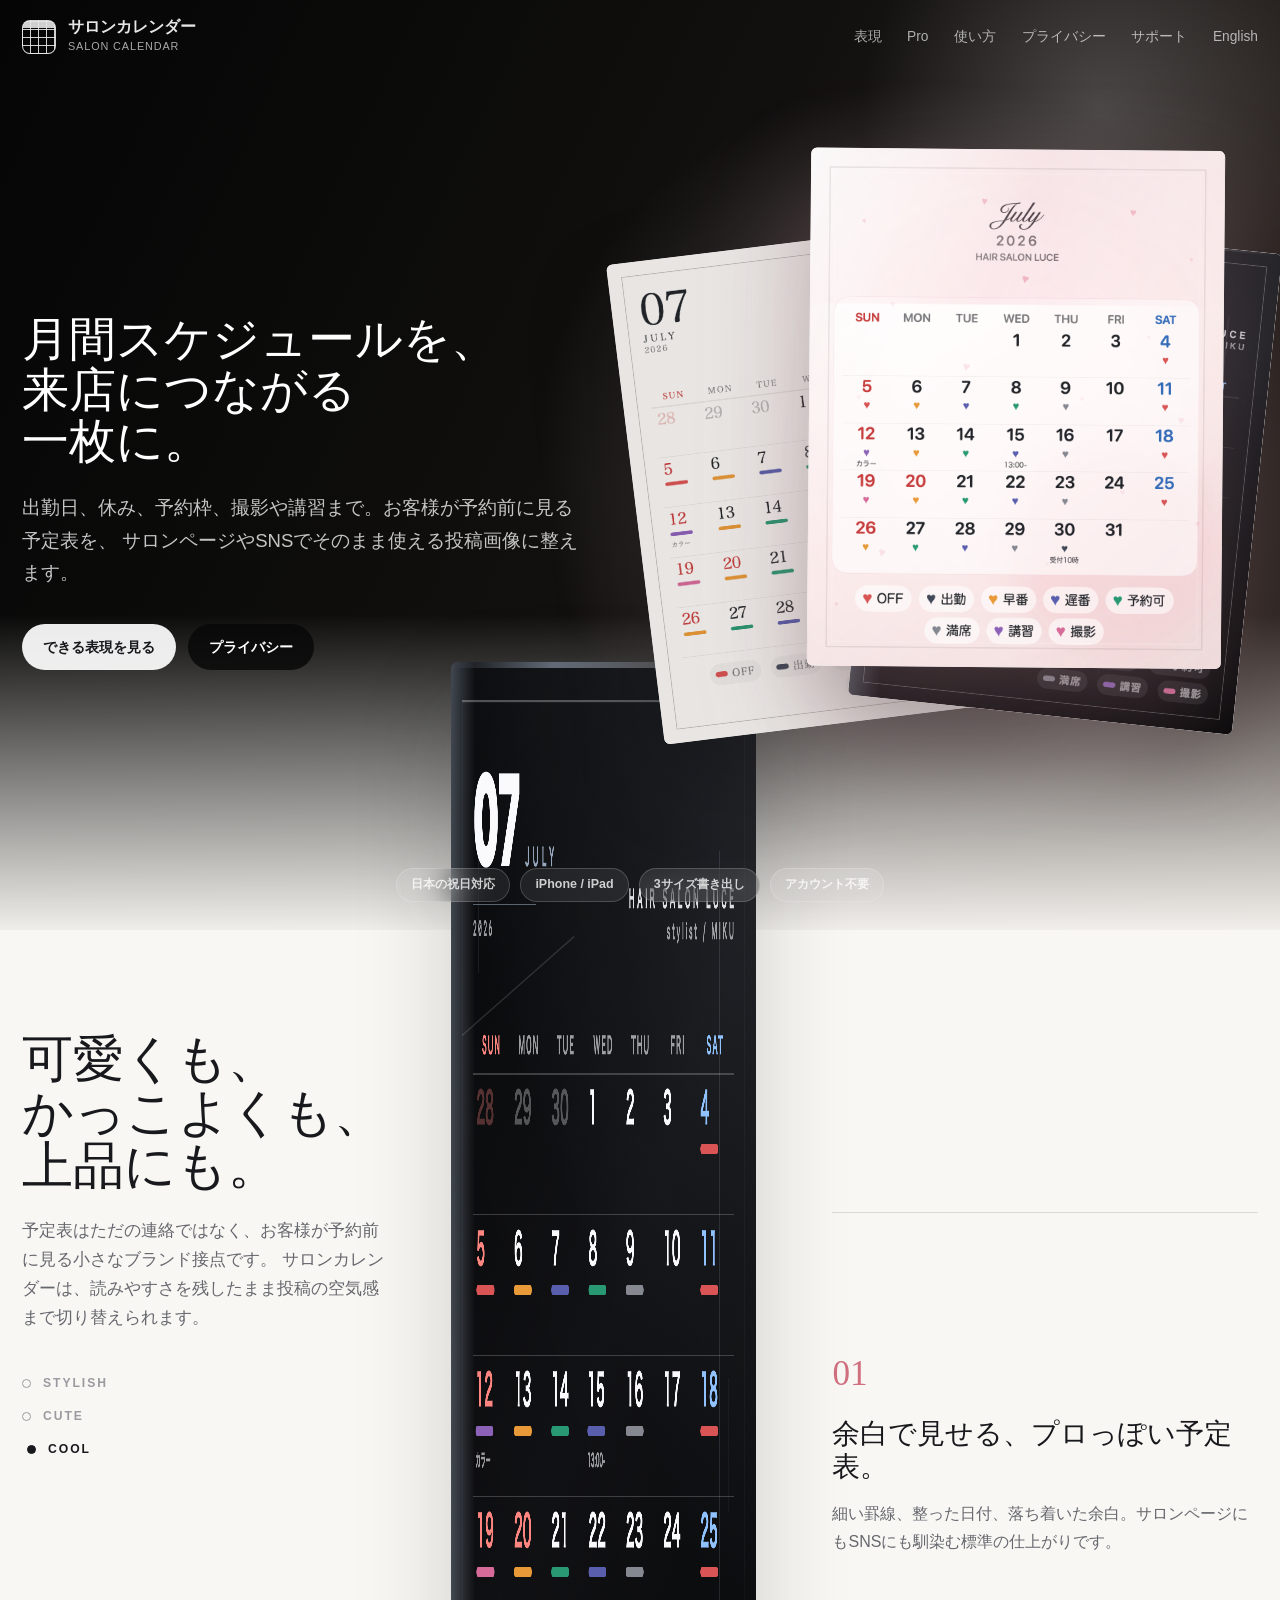
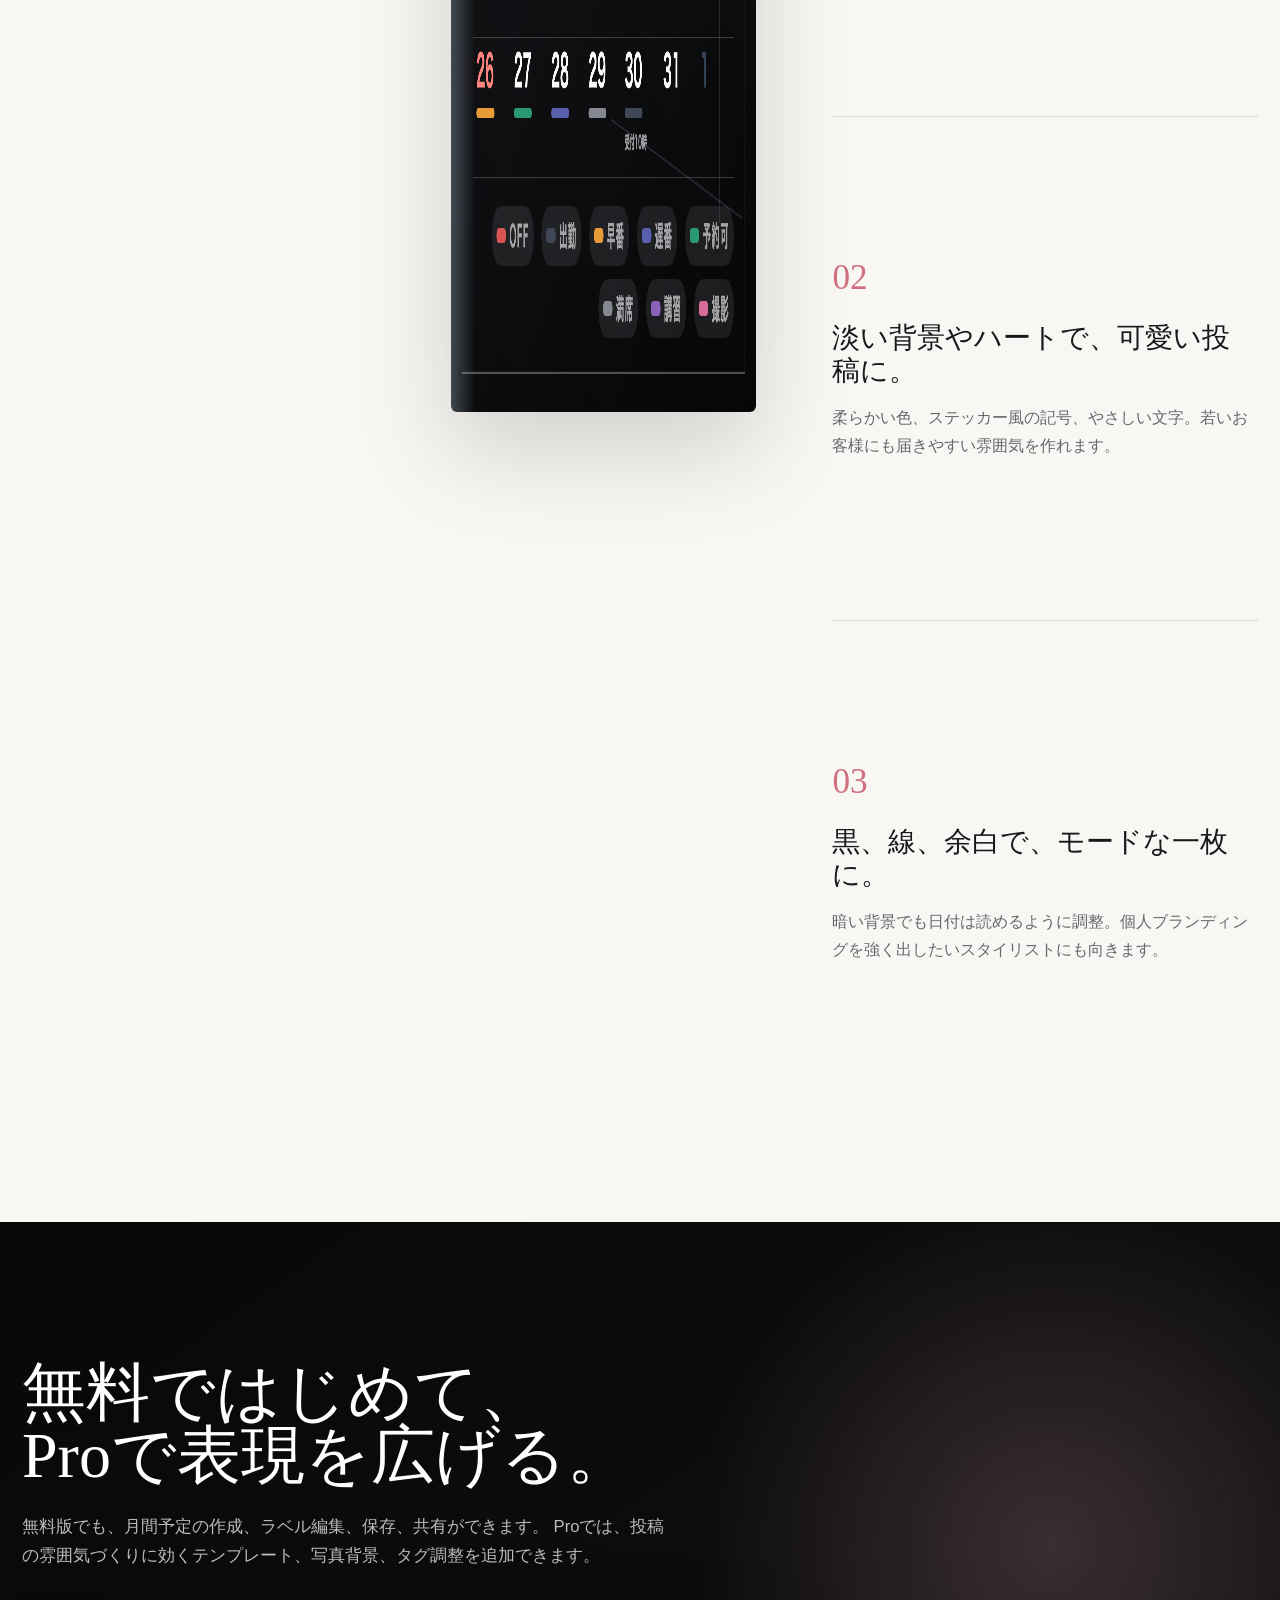
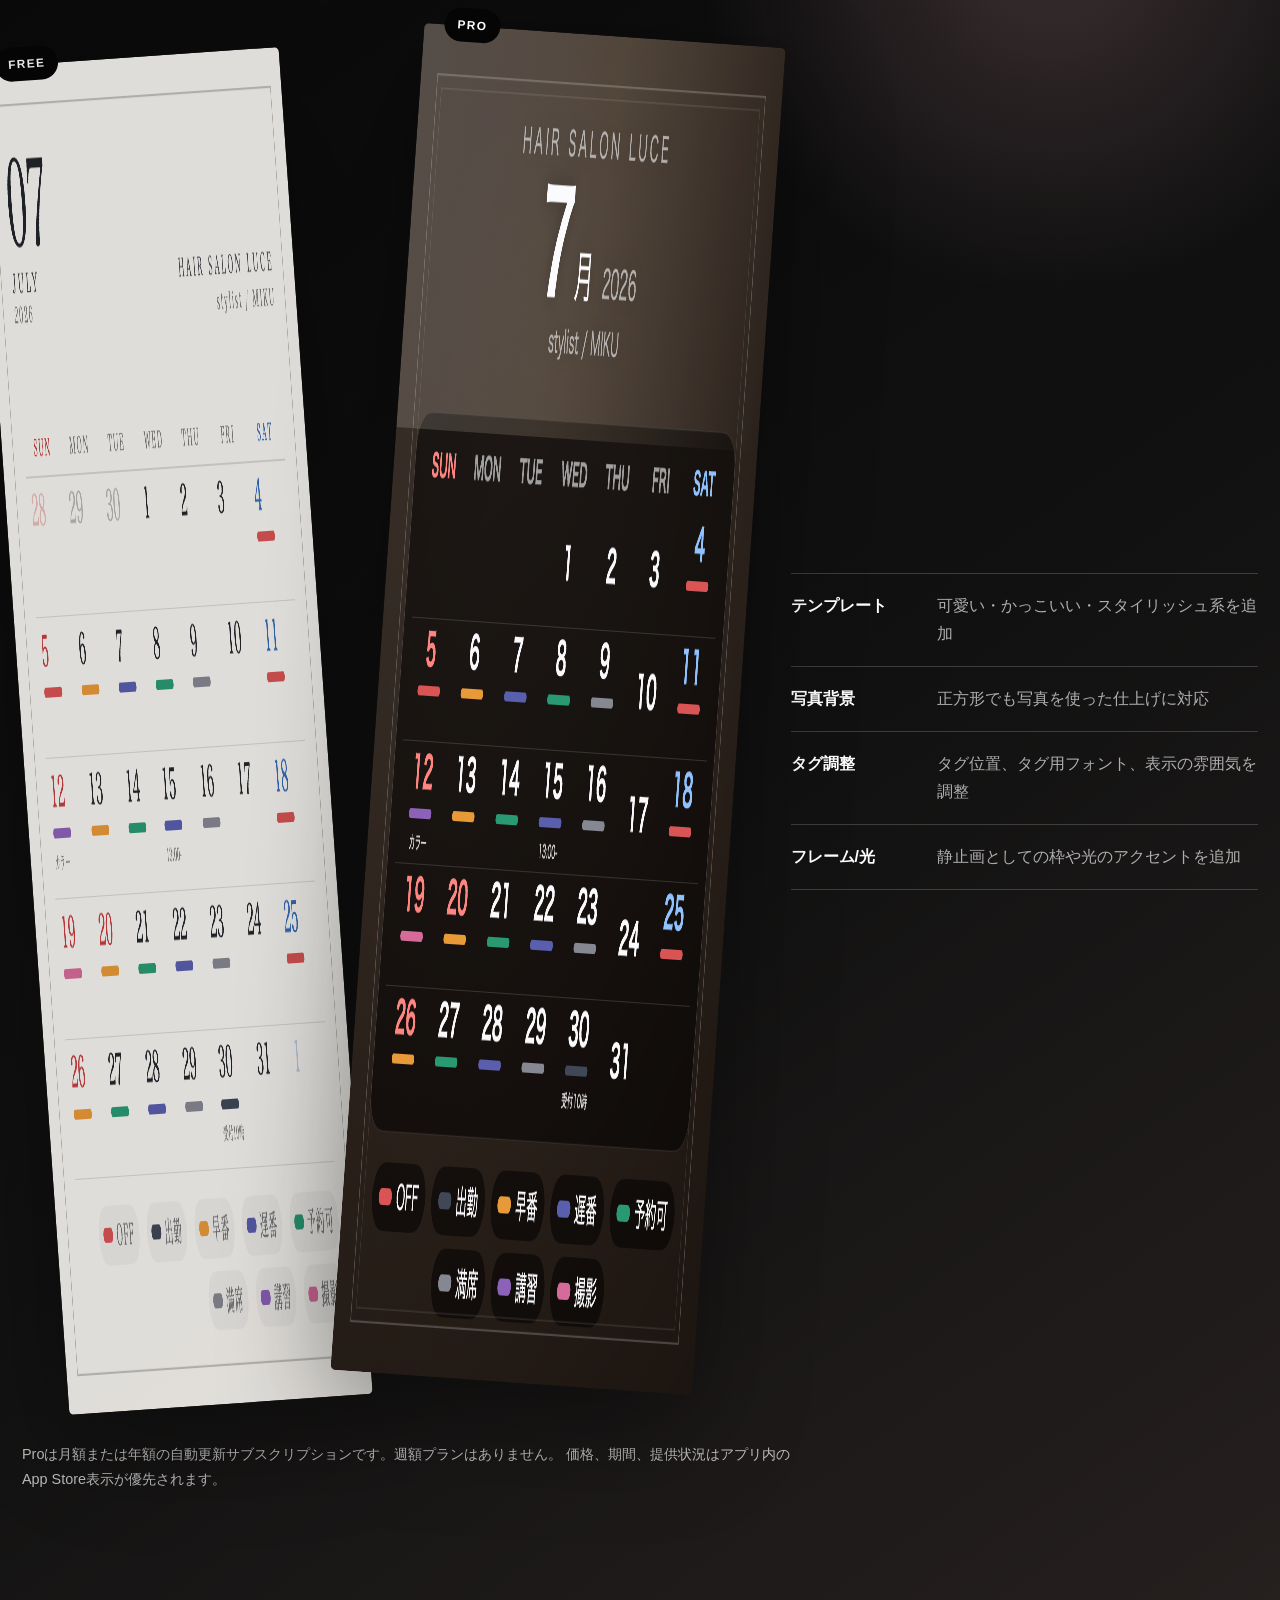
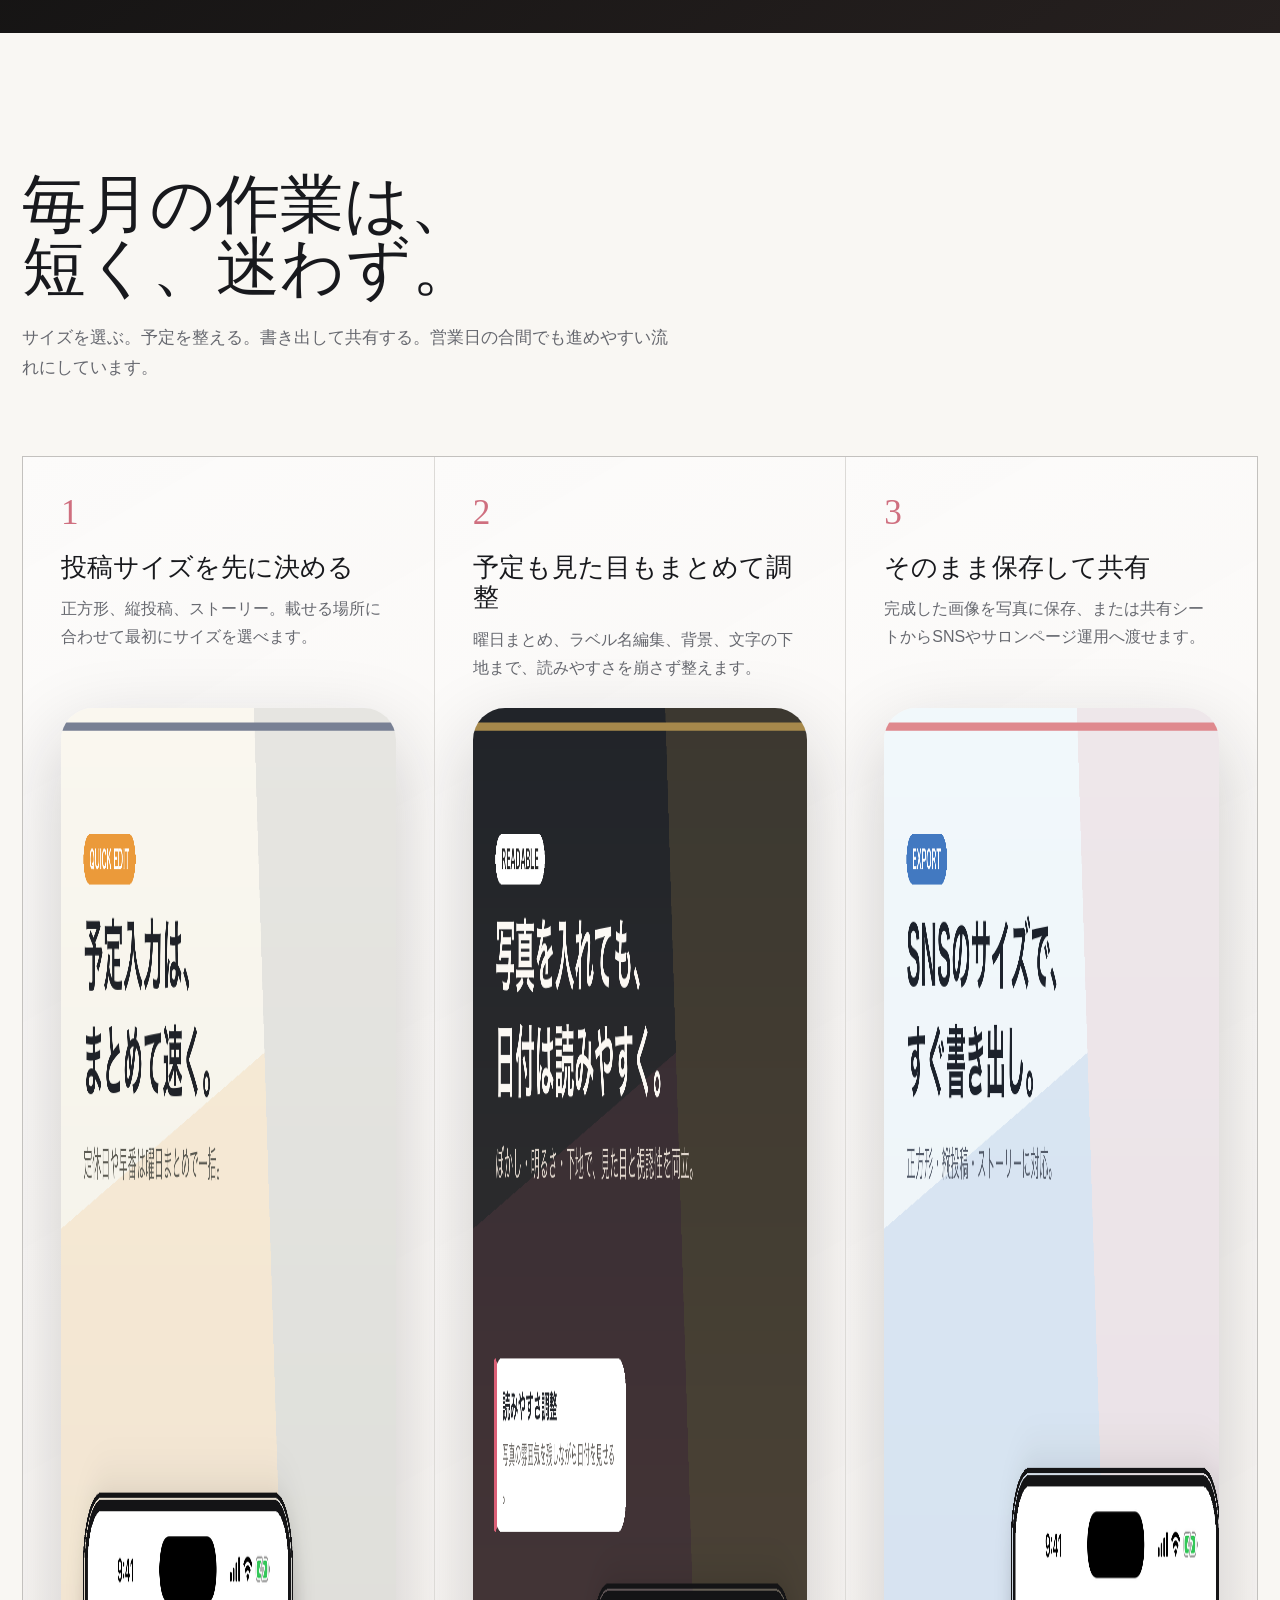
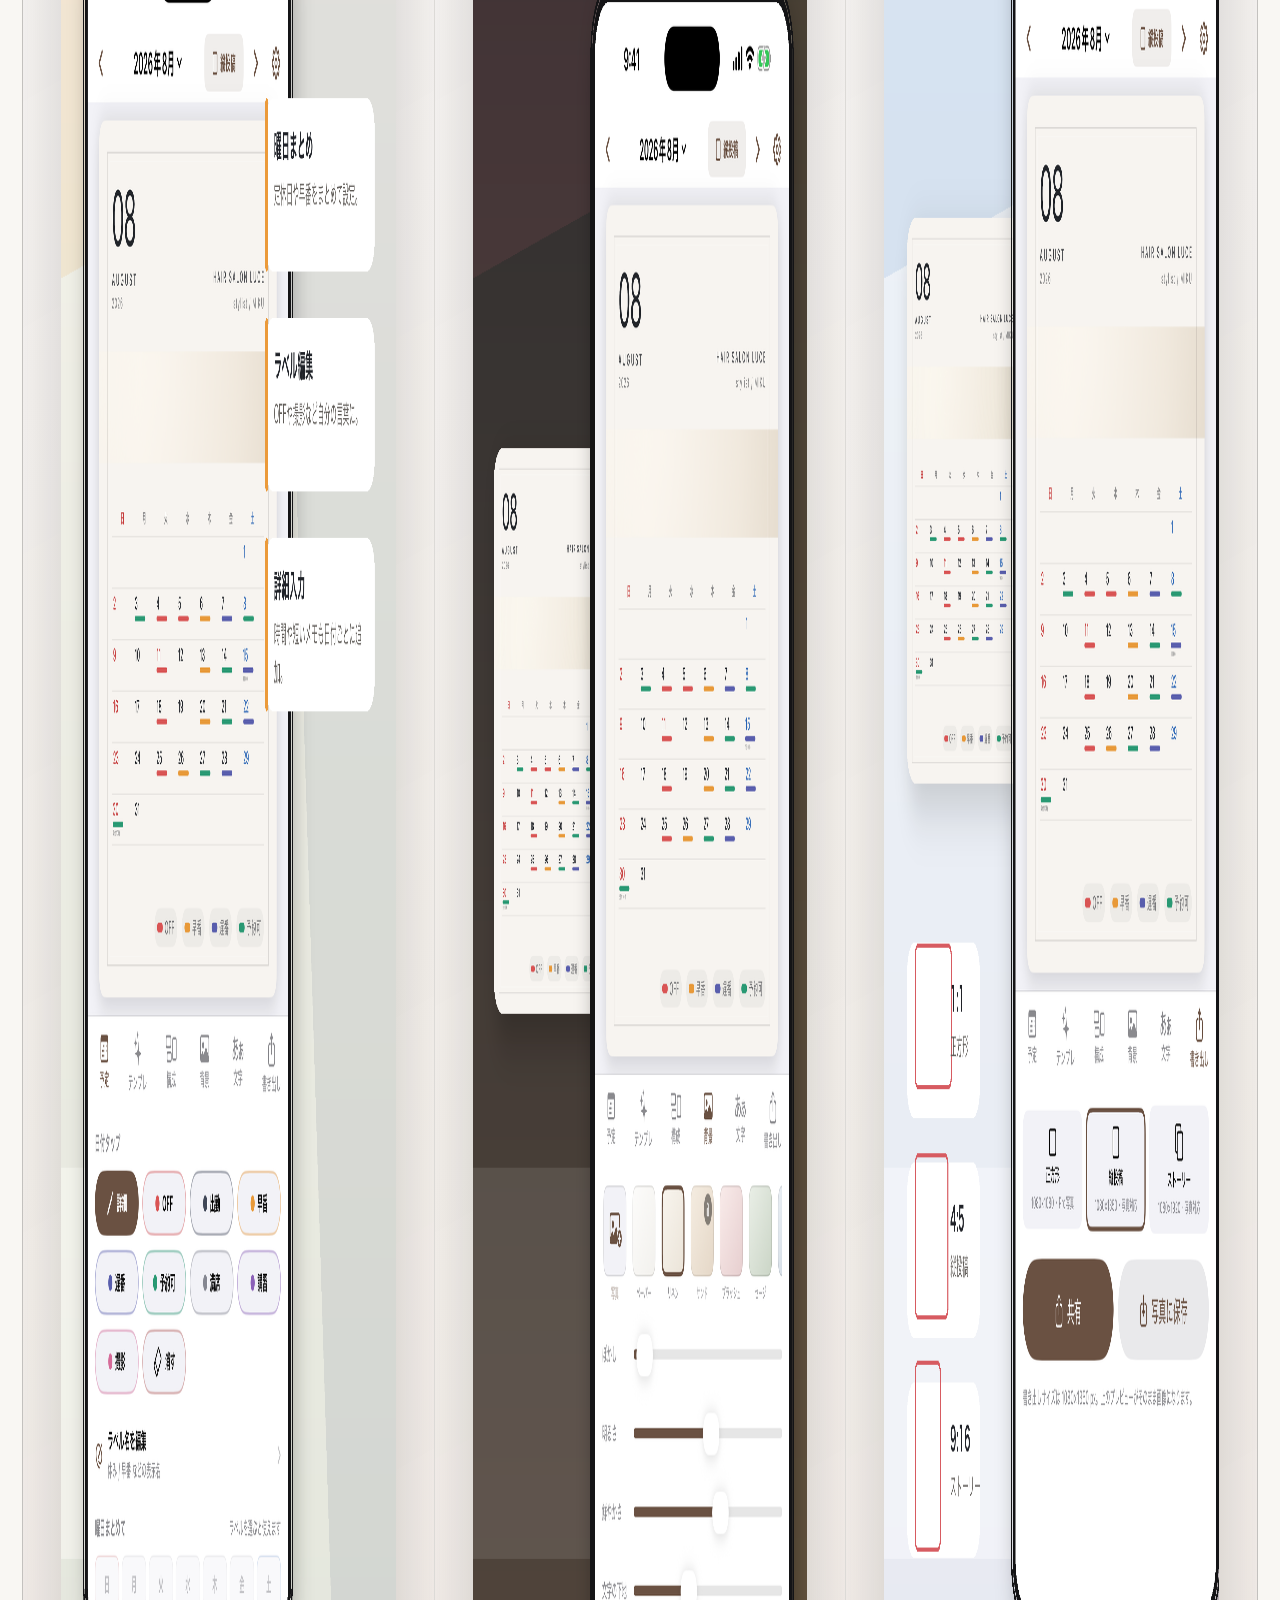
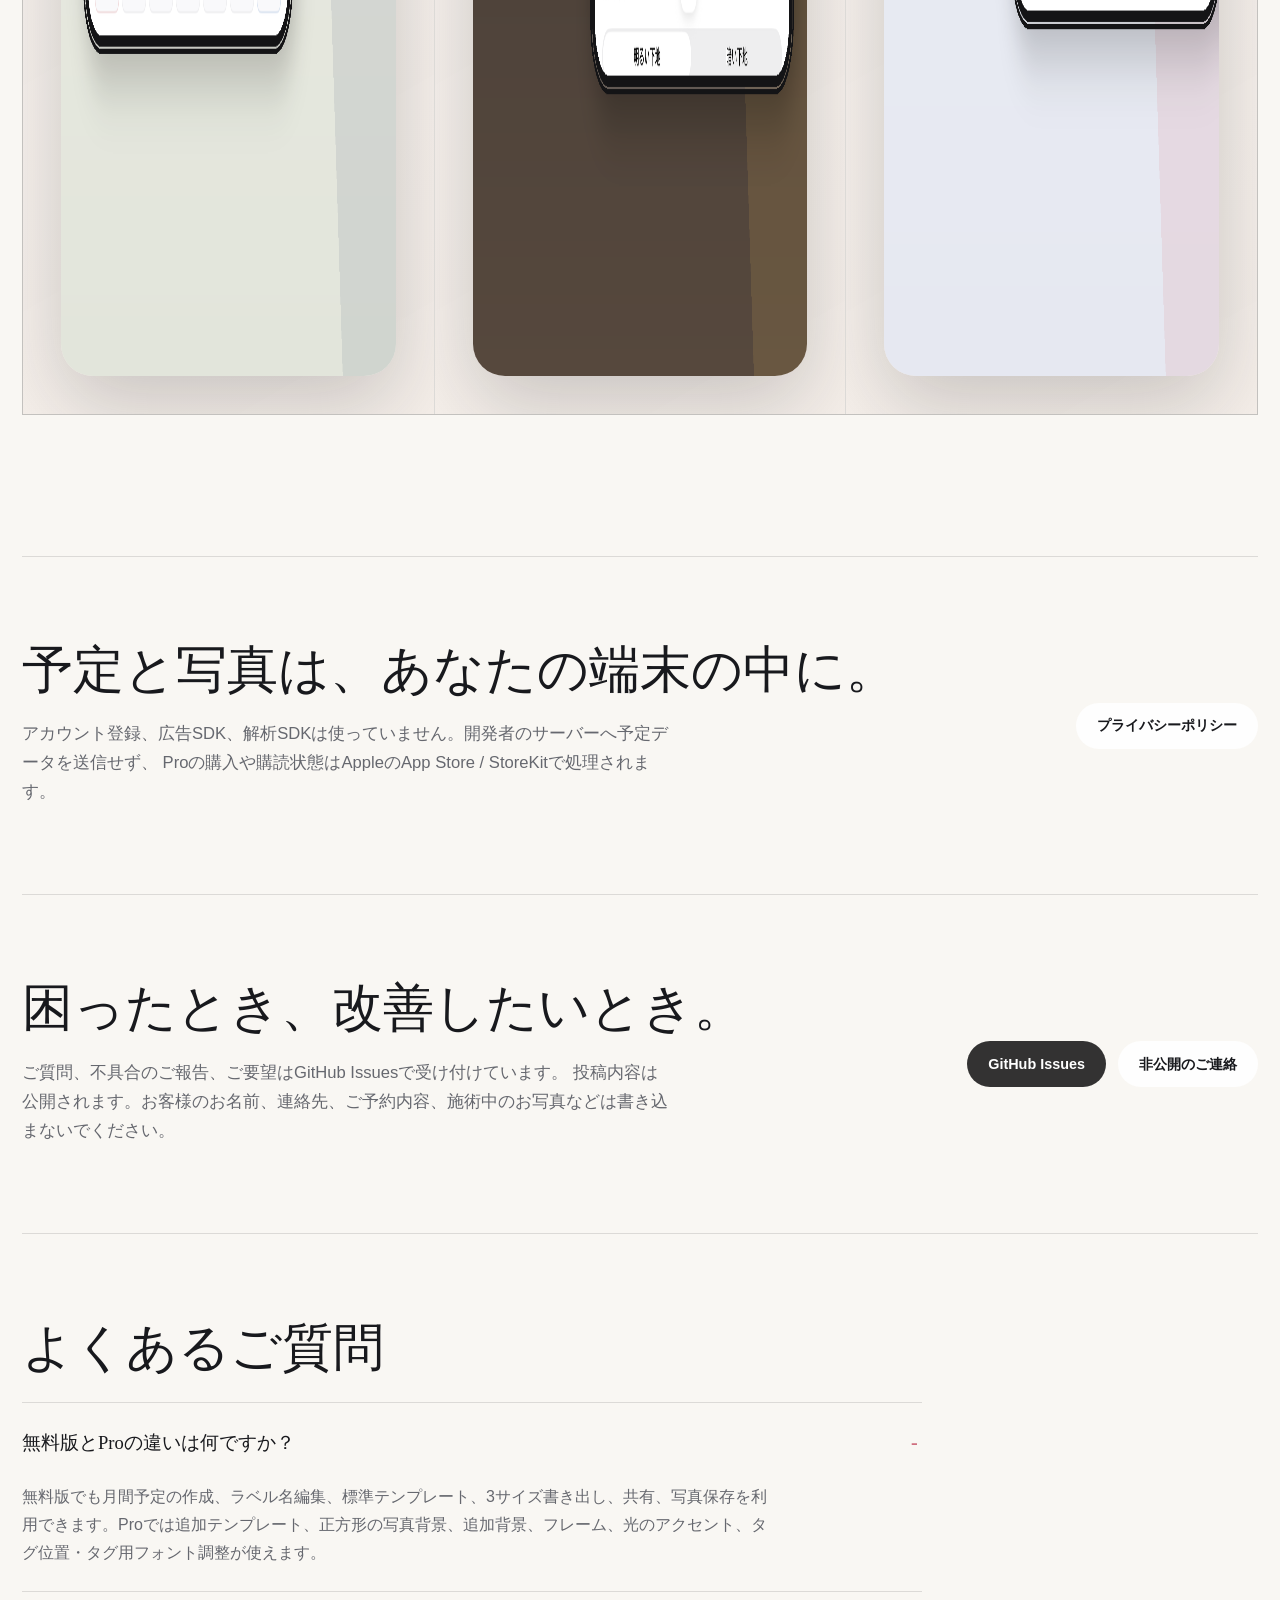
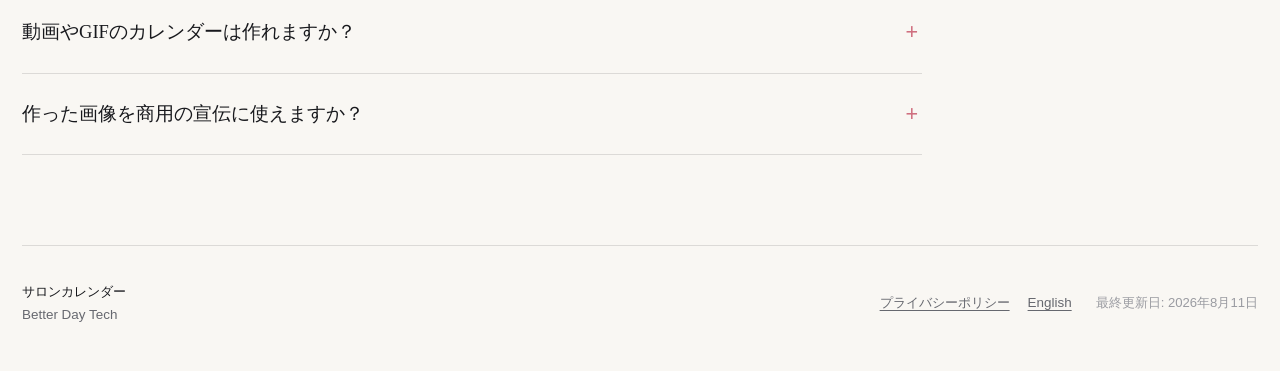
==== commit 76237e82: "Redesign Salon Calendar support site" ====
--- a/docs/index.html
+++ b/docs/index.html
@@ -4,308 +4,209 @@
 <meta charset="utf-8">
 <meta name="viewport" content="width=device-width, initial-scale=1">
 <title>サロンカレンダー | Better Day Tech</title>
-<meta name="description" content="サロンカレンダーは、美容師の月間予定をお客様に見てもらいやすく、予約や来店につなげやすい画像に整えるiOSアプリです。">
+<meta name="description" content="サロンカレンダーは、美容師の月間予定を、来店や予約につながる投稿画像として整えるiPhone/iPadアプリです。">
 <link rel="stylesheet" href="assets/style.css">
+<script src="assets/site.js" defer></script>
 </head>
-<body>
-<header class="site-header">
+<body class="home" data-active-mode="stylish">
+<header class="site-header product-header">
   <a class="brand" href="./" aria-label="サロンカレンダー トップ">
     <span class="brand-mark" aria-hidden="true"></span>
     <span>
       <strong>サロンカレンダー</strong>
-      <small>Better Day Tech</small>
+      <small>Salon Calendar</small>
     </span>
   </a>
   <nav class="nav" aria-label="主要ナビゲーション">
-    <a href="#features">特徴</a>
     <a href="#styles">表現</a>
-    <a href="#plans">無料/Pro</a>
+    <a href="#pro">Pro</a>
     <a href="#workflow">使い方</a>
     <a href="#privacy">プライバシー</a>
-    <a href="#faq">FAQ</a>
+    <a href="#support">サポート</a>
     <a href="en/">English</a>
   </nav>
 </header>
 
 <main>
-  <section class="hero">
+  <section class="cinema-hero" aria-labelledby="hero-title">
     <div class="hero-copy">
-      <p class="product-line">Salon Calendar</p>
-      <h1><span class="line">サロン</span><span class="line">カレンダー</span></h1>
-      <p class="hero-statement">月間スケジュールを、来店につながる一枚に。</p>
+      <h1 id="hero-title"><span>月間スケジュールを、</span><span>来店につながる</span><span>一枚に。</span></h1>
       <p class="hero-lead">
-        出勤日、休み、予約枠、撮影や講習まで。お客様が予約前に見る毎月の予定を、サロンページやSNSに載せやすい
-        上品なカレンダー画像として整えます。
+        出勤日、休み、予約枠、撮影や講習まで。お客様が予約前に見る予定表を、
+        サロンページやSNSでそのまま使える投稿画像に整えます。
       </p>
       <div class="hero-actions">
-        <a class="button primary" href="#support">サポートを見る</a>
-        <a class="button ghost" href="privacy.html">プライバシーポリシー</a>
-      </div>
-      <ul class="trust-list" aria-label="アプリの特徴">
-        <li>日本の祝日対応</li>
-        <li>投稿サイズ書き出し</li>
-        <li>アカウント不要</li>
-      </ul>
-    </div>
-
-    <div class="hero-visual" aria-label="サロンカレンダーで作成できる月間予定表のイメージ">
-      <div class="poster-stack">
-        <div class="poster-sheet">
-          <div class="poster-band">
-            <span>May 2026</span>
-            <strong>5</strong>
-            <span>Salon Calendar</span>
-          </div>
-          <div class="mini-week">
-            <span>SUN</span><span>MON</span><span>TUE</span><span>WED</span><span>THU</span><span>FRI</span><span>SAT</span>
-          </div>
-          <div class="mini-grid" aria-hidden="true">
-            <span class="muted"></span><span class="muted"></span><span class="muted"></span><span class="muted"></span><span class="muted"></span><span>1</span><span class="sat">2</span>
-            <span class="holiday">3</span><span class="holiday">4</span><span class="holiday">5</span><span class="holiday">6</span><span>7</span><span><b>8</b><em class="early">早番</em></span><span class="sat">9</span>
-            <span class="sun">10</span><span>11</span><span><b>12</b><em class="open">予約可</em></span><span>13</span><span>14</span><span>15</span><span class="sat">16</span>
-            <span class="sun">17</span><span>18</span><span>19</span><span><b>20</b><em class="shoot">撮影</em></span><span>21</span><span>22</span><span class="sat">23</span>
-            <span class="sun">24</span><span><b>25</b><em class="off">休み</em></span><span>26</span><span>27</span><span>28</span><span>29</span><span class="sat">30</span>
-            <span class="sun">31</span><span class="muted"></span><span class="muted"></span><span class="muted"></span><span class="muted"></span><span class="muted"></span><span class="muted"></span>
-          </div>
-          <p class="poster-footer">Designed for your salon page.</p>
-        </div>
-      </div>
-      <div class="ratio-list" aria-label="書き出しサイズ">
-        <span><i class="r r-square"></i>1:1</span>
-        <span><i class="r r-feed"></i>4:5</span>
-        <span><i class="r r-story"></i>9:16</span>
-      </div>
-    </div>
-  </section>
-
-  <section id="features" class="section promise-section">
-    <div class="section-kicker">For stylists</div>
-    <div class="section-head">
-      <h2>予定表まで、予約導線の一部に。</h2>
+        <a class="button light" href="#styles">できる表現を見る</a>
+        <a class="button dark" href="privacy.html">プライバシー</a>
+      </div>
+    </div>
+
+    <div class="poster-cinema" aria-label="サロンカレンダーで作れる投稿画像">
+      <figure class="floating-poster poster-left">
+        <img src="assets/showcase/editorial-clean.png" alt="余白を活かしたスタイリッシュな月間予定画像" width="1080" height="1350">
+      </figure>
+      <figure class="floating-poster poster-center">
+        <img src="assets/showcase/heart-wallpaper.png" alt="淡いピンクとハートを使った可愛い月間予定画像" width="1080" height="1350">
+      </figure>
+      <figure class="floating-poster poster-right">
+        <img src="assets/showcase/mode-black.png" alt="黒を基調にしたかっこいい月間予定画像" width="1080" height="1350">
+      </figure>
+    </div>
+
+    <div class="hero-strip" aria-label="主な機能">
+      <span>日本の祝日対応</span>
+      <span>iPhone / iPad</span>
+      <span>3サイズ書き出し</span>
+      <span>アカウント不要</span>
+    </div>
+  </section>
+
+  <section id="styles" class="mode-story" aria-labelledby="styles-title">
+    <div class="mode-sticky">
+      <div class="mode-copy">
+        <h2 id="styles-title"><span>可愛くも、</span><span>かっこよくも、</span><span>上品にも。</span></h2>
+        <p>
+          予定表はただの連絡ではなく、お客様が予約前に見る小さなブランド接点です。
+          サロンカレンダーは、読みやすさを残したまま投稿の空気感まで切り替えられます。
+        </p>
+        <div class="mode-indicator" aria-hidden="true">
+          <span data-mode-dot="stylish">STYLISH</span>
+          <span data-mode-dot="cute">CUTE</span>
+          <span data-mode-dot="cool">COOL</span>
+        </div>
+      </div>
+      <div class="mode-visual" aria-hidden="true">
+        <img data-mode-image="stylish" src="assets/showcase/editorial-clean.png" alt="" width="1080" height="1350">
+        <img data-mode-image="cute" src="assets/showcase/heart-wallpaper.png" alt="" width="1080" height="1350">
+        <img data-mode-image="cool" src="assets/showcase/mode-black.png" alt="" width="1080" height="1350">
+      </div>
+    </div>
+
+    <div class="mode-steps">
+      <article class="mode-step" data-mode-step="stylish">
+        <span>01</span>
+        <h3>余白で見せる、プロっぽい予定表。</h3>
+        <p>細い罫線、整った日付、落ち着いた余白。サロンページにもSNSにも馴染む標準の仕上がりです。</p>
+      </article>
+      <article class="mode-step" data-mode-step="cute">
+        <span>02</span>
+        <h3>淡い背景やハートで、可愛い投稿に。</h3>
+        <p>柔らかい色、ステッカー風の記号、やさしい文字。若いお客様にも届きやすい雰囲気を作れます。</p>
+      </article>
+      <article class="mode-step" data-mode-step="cool">
+        <span>03</span>
+        <h3>黒、線、余白で、モードな一枚に。</h3>
+        <p>暗い背景でも日付は読めるように調整。個人ブランディングを強く出したいスタイリストにも向きます。</p>
+      </article>
+    </div>
+  </section>
+
+  <section id="pro" class="pro-section" aria-labelledby="pro-title">
+    <div class="pro-copy">
+      <h2 id="pro-title"><span>無料ではじめて、</span><span>Proで表現を広げる。</span></h2>
       <p>
-        お客様が予約前に見る小さな画像にも、サロンの美意識は出ます。サロンカレンダーは、
-        来てほしい日と空き状況が伝わるように予定を整理し、毎月の投稿作業を短くします。
-      </p>
-    </div>
-    <div class="promise-grid">
-      <article>
-        <span class="number">01</span>
-        <h3>日付をタップして入力</h3>
-        <p>休み、出勤、早番、遅番、予約可、満席、講習、撮影、自由入力に対応します。</p>
-      </article>
-      <article>
-        <span class="number">02</span>
-        <h3>サロンらしい見た目</h3>
-        <p>背景、書体、配色、文字の下地を調整し、写真の上でも読みやすく仕上げます。</p>
-      </article>
-      <article>
-        <span class="number">03</span>
-        <h3>SNSとサロンページへ</h3>
-        <p>正方形、縦投稿、ストーリー向けのサイズで書き出し、共有や写真保存ができます。正方形は無料では読みやすい写真なし、Proでは写真背景にも対応します。</p>
-      </article>
-      <article>
-        <span class="number">04</span>
-        <h3>ローカルファースト</h3>
-        <p>予定や画像は端末内に保存。アカウント、広告SDK、解析SDKは使用していません。</p>
-      </article>
-    </div>
-  </section>
-
-  <section id="styles" class="section style-section">
-    <div class="section-kicker">Style range</div>
-    <div class="section-head compact">
-      <h2>可愛い、かっこいい、スタイリッシュまで。</h2>
+        無料版でも、月間予定の作成、ラベル編集、保存、共有ができます。
+        Proでは、投稿の雰囲気づくりに効くテンプレート、写真背景、タグ調整を追加できます。
+      </p>
+    </div>
+
+    <div class="pro-stage">
+      <figure class="pro-poster free">
+        <span>FREE</span>
+        <img src="assets/showcase/editorial-clean.png" alt="無料版でも作れるシンプルな予定画像" width="1080" height="1350">
+      </figure>
+      <figure class="pro-poster pro">
+        <span>PRO</span>
+        <img src="assets/showcase/photo-lead.png" alt="Proで使える写真背景の予定画像" width="1080" height="1350">
+      </figure>
+      <div class="pro-list" aria-label="Proで広がる機能">
+        <div><strong>テンプレート</strong><span>可愛い・かっこいい・スタイリッシュ系を追加</span></div>
+        <div><strong>写真背景</strong><span>正方形でも写真を使った仕上げに対応</span></div>
+        <div><strong>タグ調整</strong><span>タグ位置、タグ用フォント、表示の雰囲気を調整</span></div>
+        <div><strong>フレーム/光</strong><span>静止画としての枠や光のアクセントを追加</span></div>
+      </div>
+    </div>
+
+    <p class="subscription-note">
+      Proは月額または年額の自動更新サブスクリプションです。週額プランはありません。
+      価格、期間、提供状況はアプリ内のApp Store表示が優先されます。
+    </p>
+  </section>
+
+  <section id="workflow" class="workflow-showcase" aria-labelledby="workflow-title">
+    <div class="section-intro">
+      <h2 id="workflow-title"><span>毎月の作業は、</span><span>短く、迷わず。</span></h2>
+      <p>サイズを選ぶ。予定を整える。書き出して共有する。営業日の合間でも進めやすい流れにしています。</p>
+    </div>
+
+    <div class="workflow-grid">
+      <article class="workflow-card">
+        <div>
+          <span>1</span>
+          <h3>投稿サイズを先に決める</h3>
+          <p>正方形、縦投稿、ストーリー。載せる場所に合わせて最初にサイズを選べます。</p>
+        </div>
+        <img src="assets/showcase/workflow-schedule-ja.png" alt="サロンカレンダーの予定入力画面" width="1320" height="2868">
+      </article>
+      <article class="workflow-card">
+        <div>
+          <span>2</span>
+          <h3>予定も見た目もまとめて調整</h3>
+          <p>曜日まとめ、ラベル名編集、背景、文字の下地まで、読みやすさを崩さず整えます。</p>
+        </div>
+        <img src="assets/showcase/workflow-background-ja.png" alt="背景と可読性を調整する画面" width="1320" height="2868">
+      </article>
+      <article class="workflow-card">
+        <div>
+          <span>3</span>
+          <h3>そのまま保存して共有</h3>
+          <p>完成した画像を写真に保存、または共有シートからSNSやサロンページ運用へ渡せます。</p>
+        </div>
+        <img src="assets/showcase/workflow-export-ja.png" alt="書き出しと共有の画面" width="1320" height="2868">
+      </article>
+    </div>
+  </section>
+
+  <section id="privacy" class="privacy-band" aria-labelledby="privacy-title">
+    <div>
+      <h2 id="privacy-title">予定と写真は、あなたの端末の中に。</h2>
       <p>
-        v1.1では、ただ予定を並べるだけでなく、投稿の雰囲気まで選べるテンプレート表現を強化しました。
-        無料でも使える入口を残しつつ、Proでは世界観づくりの幅が広がります。
-      </p>
-    </div>
-    <div class="style-grid" aria-label="v1.1のテンプレート例">
-      <article class="style-card editorial">
-        <span class="style-label">Free starter</span>
-        <h3>Editorial Clean</h3>
-        <p>余白と細い罫線で、予約前に見ても読みやすい端正な予定画像に。</p>
-      </article>
-      <article class="style-card cute">
-        <span class="style-label">Pro</span>
-        <h3>Heart Wallpaper</h3>
-        <p>淡い背景、ハート、やわらかい文字で、可愛い雰囲気の投稿に。</p>
-      </article>
-      <article class="style-card cool">
-        <span class="style-label">Pro</span>
-        <h3>Mode Collage</h3>
-        <p>写真、巨大月数字、細い線を重ねて、ファッション誌のような一枚に。</p>
-      </article>
-    </div>
-  </section>
-
-  <section id="plans" class="section plan-section">
-    <div class="section-kicker">Free / Pro</div>
-    <div class="section-head compact">
-      <h2>無料ではじめて、必要な仕上げだけProで広げる。</h2>
+        アカウント登録、広告SDK、解析SDKは使っていません。開発者のサーバーへ予定データを送信せず、
+        Proの購入や購読状態はAppleのApp Store / StoreKitで処理されます。
+      </p>
+    </div>
+    <a class="button light" href="privacy.html">プライバシーポリシー</a>
+  </section>
+
+  <section id="support" class="support-section" aria-labelledby="support-title">
+    <div class="support-copy">
+      <h2 id="support-title">困ったとき、改善したいとき。</h2>
       <p>
-        サロンカレンダーは無料でも月間予定の作成・保存・共有ができます。
-        Proは、投稿の雰囲気づくりをもう少し広げたい方向けの追加パックです。
-      </p>
-    </div>
-    <div class="plan-grid">
-      <article class="plan-card">
-        <span class="plan-label">無料版</span>
-        <h3>毎月の予定をきれいに共有</h3>
-        <ul>
-          <li>月間カレンダーの作成</li>
-          <li>予定ラベル、ラベル名編集、曜日まとめ入力、自由入力</li>
-          <li>標準テンプレート・標準背景</li>
-          <li>3サイズ書き出し、共有、写真保存</li>
-        </ul>
-      </article>
-      <article class="plan-card featured">
-        <span class="plan-label">Pro</span>
-        <h3>投稿の雰囲気をもっと選べる</h3>
-        <p class="plan-intro">Proは月額または年額の自動更新サブスクリプションです。週額プランはありません。</p>
-        <ul>
-          <li>可愛い・かっこいい・スタイリッシュ系の追加テンプレート</li>
-          <li>追加背景と写真に合わせた仕上げ</li>
-          <li>正方形の写真背景</li>
-          <li>フィルム風などの追加フレーム</li>
-          <li>静止画としての光のアクセント</li>
-          <li>タグ位置・タグ用フォントの調整</li>
-        </ul>
-        <p class="plan-note">
-          Proは自動更新サブスクリプションです。価格、期間、提供状況はアプリ内のApp Store表示が優先されます。
-          購入、復元、解約、返金などはAppleのApp Store上で処理されます。
-        </p>
-      </article>
-    </div>
-  </section>
-
-  <section id="workflow" class="section workflow-section">
-    <div class="section-kicker">Workflow</div>
-    <div class="section-head compact">
-      <h2>毎月の作業を、3ステップに。</h2>
-      <p>投稿サイズを決める、予定を入れる、画像として公開する。忙しい営業日の合間でも迷わない流れです。</p>
-    </div>
-    <ol class="workflow">
-      <li>
-        <span>1</span>
-        <h3>投稿サイズを選ぶ</h3>
-        <p>正方形、縦投稿、ストーリーから、載せる場所に合わせて先にサイズを決めます。</p>
-      </li>
-      <li>
-        <span>2</span>
-        <h3>月と予定を整える</h3>
-        <p>月を選び、日付ごとまたは曜日まとめで予定を設定。日本の祝日も自動で反映します。</p>
-      </li>
-      <li>
-        <span>3</span>
-        <h3>書き出して共有</h3>
-        <p>プレビューの見た目そのままに画像化して、Instagram投稿、ストーリー、サロンページへ共有できます。</p>
-      </li>
-    </ol>
-  </section>
-
-  <section id="privacy" class="section privacy-ribbon">
-    <div>
-      <div class="section-kicker">Local first</div>
-      <h2>あなたの予定とサロン情報を、あなたの端末で守ります。</h2>
-    </div>
-    <ul>
-      <li>アカウント登録・ログイン不要</li>
-      <li>開発者サーバーへの予定データ送信なし</li>
-      <li>広告SDK・解析SDK・第三者SDKなし</li>
-      <li>サポート窓口への接続は利用者自身の操作のみ</li>
-    </ul>
-  </section>
-
-  <section class="section specs-section">
-    <div class="section-kicker">Specifications</div>
-    <div class="spec-layout">
-      <div>
-        <h2>アプリ仕様</h2>
-        <p>App Store掲載やサロン内での案内に必要な基本情報です。</p>
-      </div>
-      <table>
-        <tr><th>対応OS</th><td>iOS 17.0 以降</td></tr>
-        <tr><th>対応端末</th><td>iPhone / iPad</td></tr>
-        <tr><th>書き出しサイズ</th><td>1080×1080、1080×1350、1080×1920</td></tr>
-        <tr><th>料金</th><td>アプリ本体は無料。Proは任意の月額/年額自動更新サブスクリプションです。</td></tr>
-        <tr><th>週の始まり</th><td>日曜始まり・月曜始まりを切り替え可能</td></tr>
-        <tr><th>祝日</th><td>日本の国民の祝日・振替休日・国民の休日に対応（2007〜2099年）</td></tr>
-        <tr><th>通信</th><td>開発者のサーバーへのデータ送信はありません。アカウント登録も不要です。</td></tr>
-      </table>
-    </div>
-  </section>
-
-  <section id="faq" class="section faq-section">
-    <div class="section-kicker">FAQ / Support</div>
-    <div class="faq-layout">
-      <div>
-        <h2>よくあるご質問</h2>
-        <p>操作で迷ったとき、書き出しや保存がうまくいかないときは、まずこちらをご確認ください。</p>
-      </div>
-      <div class="faq-list">
-        <details open>
-          <summary>入力した予定はどこに保存されますか？</summary>
-          <p>お使いの端末の中に保存されます。開発者が運営するサーバーへ送信されることはありません。端末のバックアップを取っている場合は、その中に含まれることがあります。</p>
-        </details>
-        <details>
-          <summary>機種変更したら予定は引き継がれますか？</summary>
-          <p>端末のバックアップから復元すると引き継がれます。バックアップを経由しない移行では引き継がれませんので、大切な内容は事前に画像として書き出しておくことをおすすめします。</p>
-        </details>
-        <details>
-          <summary>無料版とProの違いは何ですか？</summary>
-          <p>無料版でも、月間予定の作成、予定入力、ラベル名編集、標準テンプレート、標準背景、3サイズ書き出し、共有、写真保存を利用できます。Proでは正方形の写真背景、可愛い・かっこいい・スタイリッシュ系の追加テンプレート、追加背景、追加フレーム、光のアクセント、タグ位置・タグ用フォント調整が使えるようになります。</p>
-        </details>
-        <details>
-          <summary>Proの購入・復元・解約はどこでできますか？</summary>
-          <p>Pro機能を選ぶと、アプリ内に購入画面が表示されます。Proは月額または年額から選べます。購入済みの場合は同じ画面の「購入を復元」から復元できます。解約や更新の管理は、購入画面の「購読を管理」、またはApp Storeのアカウント設定から行ってください。</p>
-        </details>
-        <details>
-          <summary>Proを解約すると作成済みの予定は消えますか？</summary>
-          <p>予定、見出し、ラベル名、取り込んだ写真は残ります。Proの有効期限が切れた場合、正方形の写真背景やPro専用のテンプレート・背景・枠・光・タグ調整は無料版で使える見た目に戻ります。</p>
-        </details>
-        <details>
-          <summary>祝日の表示が実際と違います。</summary>
-          <p>祝日は法律の規則にもとづいて計算しています。法改正によって祝日が新設・移動された場合は、アプリの更新で対応します。ずれを見つけられた場合はご連絡ください。</p>
-        </details>
-        <details>
-          <summary>画像を写真に保存できません。</summary>
-          <p>写真への追加が許可されていない可能性があります。「設定」アプリ →「アプリ」→「サロンカレンダー」→「写真」から、写真への追加を許可してください。共有ボタンから直接SNSアプリに渡すこともできます。</p>
-        </details>
-        <details>
-          <summary>背景写真の上で日付が読みにくいときは？</summary>
-          <p>「背景」タブの「文字の下地」を濃くするか、「ぼかし」を足すと読みやすくなります。写真の明るさに応じて文字色は自動で切り替わりますが、手動でも変更できます。</p>
-        </details>
-        <details>
-          <summary>動画やGIFのカレンダーは作れますか？</summary>
-          <p>現在のバージョンは、静止画のカレンダー作成・保存・共有に対応しています。動画編集、GIF/MP4書き出し、アニメーション素材の書き出しには対応していません。</p>
-        </details>
-        <details>
-          <summary>作った画像を商用の宣伝に使えますか？</summary>
-          <p>使えます。書き出した画像の権利はお客様にあります。ただし、お客様がご自身で取り込まれた写真については、その写真の権利関係をご確認ください。</p>
-        </details>
-      </div>
-    </div>
-  </section>
-
-  <section id="support" class="section contact-section">
-    <div class="contact-panel">
-      <div>
-        <div class="section-kicker">Contact</div>
-        <h2>お問い合わせ</h2>
-        <p>
-          ご質問・不具合のご報告・ご要望は、GitHub Issuesで受け付けています。
-          投稿内容は公開されます。お客様のお名前、連絡先、ご予約の内容、施術中のお写真などは書き込まないでください。
-          セキュリティやプライバシーに関わる内容は、公開のIssueではなく非公開の窓口からお知らせください。
-        </p>
-        <p class="note">
-          個人で開発・運営しているため、すべてに個別返信できるとは限らず、対応時期もお約束できません。
-        </p>
-      </div>
-      <div class="contact-actions">
-        <a class="button primary" href="https://github.com/better-day-tech/salon-calendar-support/issues">GitHub Issues</a>
-        <a class="button ghost" href="https://github.com/better-day-tech/salon-calendar-support/security/advisories/new">非公開のご連絡</a>
-      </div>
+        ご質問、不具合のご報告、ご要望はGitHub Issuesで受け付けています。
+        投稿内容は公開されます。お客様のお名前、連絡先、ご予約内容、施術中のお写真などは書き込まないでください。
+      </p>
+    </div>
+    <div class="support-actions">
+      <a class="button dark" href="https://github.com/better-day-tech/salon-calendar-support/issues">GitHub Issues</a>
+      <a class="button light" href="https://github.com/better-day-tech/salon-calendar-support/security/advisories/new">非公開のご連絡</a>
+    </div>
+  </section>
+
+  <section class="faq-section compact-faq" aria-labelledby="faq-title">
+    <h2 id="faq-title">よくあるご質問</h2>
+    <div class="faq-list">
+      <details open>
+        <summary>無料版とProの違いは何ですか？</summary>
+        <p>無料版でも月間予定の作成、ラベル名編集、標準テンプレート、3サイズ書き出し、共有、写真保存を利用できます。Proでは追加テンプレート、正方形の写真背景、追加背景、フレーム、光のアクセント、タグ位置・タグ用フォント調整が使えます。</p>
+      </details>
+      <details>
+        <summary>動画やGIFのカレンダーは作れますか？</summary>
+        <p>現在のバージョンは、静止画のカレンダー作成・保存・共有に対応しています。動画編集、GIF/MP4書き出し、アニメーション素材の書き出しには対応していません。</p>
+      </details>
+      <details>
+        <summary>作った画像を商用の宣伝に使えますか？</summary>
+        <p>使えます。書き出した画像の権利はお客様にあります。ただし、お客様がご自身で取り込まれた写真については、その写真の権利関係をご確認ください。</p>
+      </details>
     </div>
   </section>
 </main>
--- a/docs/assets/style.css
+++ b/docs/assets/style.css
@@ -1,25 +1,23 @@
 /* Salon Calendar support site.
-   No external fonts or CDN requests: the app's local-first promise should not be undercut by the support site. */
+   Local assets only: no external fonts, CDN, analytics, or tracking requests. */
 
 :root {
   color-scheme: light;
-  --page: #fbfaf7;
-  --paper: #f4efe6;
-  --surface: #fffdf8;
-  --surface-2: #f7f1e7;
-  --ink: #251f1b;
-  --ink-soft: #635a52;
-  --muted: #92887e;
-  --brown: #563928;
-  --brown-2: #82624d;
-  --brown-3: #bba28d;
-  --line: rgba(63, 44, 32, 0.16);
-  --line-strong: rgba(63, 44, 32, 0.32);
-  --red: #c84f4d;
-  --amber: #d99237;
-  --sage: #407c61;
-  --blue: #476f97;
-  --shadow: 0 24px 70px rgba(61, 43, 31, 0.16);
+  --black: #080808;
+  --ink: #18191d;
+  --ink-soft: #66686f;
+  --muted: #9a9ba1;
+  --white: #fbfaf7;
+  --paper: #f3eee9;
+  --line: rgba(24, 25, 29, 0.13);
+  --line-dark: rgba(255, 255, 255, 0.18);
+  --rose: #e7cfd0;
+  --rose-strong: #cf6f7f;
+  --graphite: #2a2d34;
+  --brown: #604837;
+  --blue: #3773bd;
+  --red: #d34d52;
+  --shadow: 0 34px 90px rgba(0, 0, 0, 0.22);
   --serif: "Hiragino Mincho ProN", "Yu Mincho", "YuMincho", "Times New Roman", serif;
   --sans: -apple-system, BlinkMacSystemFont, "Hiragino Sans", "Hiragino Kaku Gothic ProN", "Yu Gothic", Meiryo, sans-serif;
 }
@@ -28,96 +26,135 @@
 
 html {
   -webkit-text-size-adjust: 100%;
-  scroll-behavior: smooth;
+  scroll-behavior: auto;
 }
 
 body {
   margin: 0;
   color: var(--ink);
-  background:
-    radial-gradient(circle at 12% 8%, rgba(187, 162, 141, 0.24), transparent 34rem),
-    linear-gradient(180deg, #fffefa 0%, var(--page) 34rem, var(--page) 100%);
+  background: var(--white);
   font-family: var(--sans);
   font-size: 16px;
-  line-height: 1.8;
-}
-
-body::before {
-  content: "";
-  position: fixed;
-  inset: 0;
-  pointer-events: none;
-  opacity: 0.38;
-  background-image:
-    linear-gradient(rgba(86, 57, 40, 0.035) 1px, transparent 1px),
-    linear-gradient(90deg, rgba(86, 57, 40, 0.025) 1px, transparent 1px);
-  background-size: 36px 36px, 36px 36px;
-  mask-image: linear-gradient(to bottom, black, transparent 72%);
+  line-height: 1.75;
+}
+
+body.home {
+  background: #f9f7f3;
+}
+
+img {
+  display: block;
+  max-width: 100%;
 }
 
 a {
   color: inherit;
-  text-decoration-color: rgba(86, 57, 40, 0.35);
+  text-decoration-color: currentColor;
   text-underline-offset: 0.22em;
 }
 
-a:hover { text-decoration-color: currentColor; }
-
-p { margin: 0; color: var(--ink-soft); }
-
-strong { font-weight: 650; }
+p {
+  margin: 0;
+  color: var(--ink-soft);
+}
+
+strong { font-weight: 700; }
 
 .site-header,
-.hero,
-.section,
+.cinema-hero,
+.mode-story,
+.pro-section,
+.workflow-showcase,
+.privacy-band,
+.support-section,
+.faq-section,
 .site-footer {
-  width: min(1180px, calc(100% - 44px));
+  width: min(1240px, calc(100% - 44px));
   margin-inline: auto;
 }
 
+section[id] {
+  scroll-margin-top: 104px;
+}
+
 .site-header {
-  min-height: 82px;
+  position: sticky;
+  top: 0;
+  z-index: 40;
+  min-height: 74px;
   display: flex;
   align-items: center;
   justify-content: space-between;
   gap: 24px;
-  padding: 18px 0;
+  padding: 16px 0;
+  color: var(--ink);
+}
+
+.home .product-header {
+  position: fixed;
+  left: 50%;
+  transform: translateX(-50%);
+  color: rgba(255, 255, 255, 0.9);
+}
+
+.home.scrolled .product-header {
+  color: var(--ink);
+}
+
+.product-header::before {
+  content: "";
+  position: absolute;
+  inset: 8px -14px;
+  z-index: -1;
+  border: 1px solid transparent;
+  border-radius: 999px;
+  background: transparent;
+  transition: background 220ms ease, border-color 220ms ease, box-shadow 220ms ease;
+}
+
+.home.scrolled .product-header::before,
+body:not(.home) .site-header::before {
+  background: rgba(255, 252, 247, 0.82);
+  border-color: rgba(24, 25, 29, 0.08);
+  box-shadow: 0 14px 50px rgba(0, 0, 0, 0.08);
+  backdrop-filter: blur(18px);
 }
 
 .brand {
   display: inline-flex;
   align-items: center;
   gap: 12px;
+  min-width: 0;
   text-decoration: none;
-  min-width: 0;
 }
 
 .brand-mark {
-  width: 36px;
-  height: 36px;
-  border: 1px solid var(--line-strong);
+  width: 34px;
+  height: 34px;
+  border: 1px solid currentColor;
+  border-radius: 8px;
+  opacity: 0.9;
   background:
-    linear-gradient(var(--brown) 0 28%, transparent 28%),
-    repeating-linear-gradient(0deg, transparent 0 8px, var(--line) 8px 9px),
-    repeating-linear-gradient(90deg, transparent 0 8px, var(--line) 8px 9px),
-    var(--surface);
-  box-shadow: 0 10px 24px rgba(61, 43, 31, 0.10);
+    linear-gradient(currentColor 0 22%, transparent 22%),
+    repeating-linear-gradient(0deg, transparent 0 7px, currentColor 7px 8px),
+    repeating-linear-gradient(90deg, transparent 0 7px, currentColor 7px 8px);
 }
 
 .brand strong {
   display: block;
-  color: var(--ink);
   font-family: var(--serif);
-  font-size: 1.04rem;
+  font-size: 1rem;
   font-weight: 600;
-  line-height: 1.25;
+  line-height: 1.18;
 }
 
 .brand small {
   display: block;
-  color: var(--muted);
-  font-size: 0.72rem;
-  letter-spacing: 0.10em;
+  margin-top: 1px;
+  color: currentColor;
+  font-size: 0.68rem;
+  letter-spacing: 0.08em;
+  opacity: 0.72;
   text-transform: uppercase;
 }
 
@@ -125,537 +162,517 @@
   display: flex;
   align-items: center;
   gap: clamp(14px, 2vw, 28px);
-  color: var(--ink-soft);
   font-size: 0.86rem;
   white-space: nowrap;
 }
 
 .nav a {
   text-decoration: none;
-}
-
-.nav a:hover {
-  color: var(--ink);
-}
-
-.hero {
-  display: grid;
-  grid-template-columns: minmax(0, 0.92fr) minmax(420px, 1.08fr);
+  opacity: 0.72;
+  transition: opacity 160ms ease;
+}
+
+.nav a:hover { opacity: 1; }
+
+.cinema-hero {
+  min-height: 100svh;
+  width: 100%;
+  position: relative;
+  overflow: clip;
+  display: grid;
+  grid-template-columns: minmax(500px, 0.9fr) minmax(520px, 1fr);
   align-items: center;
-  gap: clamp(34px, 5vw, 78px);
-  padding: 34px 0 48px;
-}
-
-.product-line,
-.section-kicker {
-  color: var(--brown-2);
-  font-size: 0.76rem;
-  font-weight: 650;
-  letter-spacing: 0.18em;
-  text-transform: uppercase;
-}
-
-.hero h1,
-.section h2,
-.privacy-page h1 {
+  gap: clamp(24px, 4vw, 66px);
+  padding: 132px max(22px, calc((100vw - 1240px) / 2)) 78px;
+  color: white;
+  background:
+    radial-gradient(circle at 72% 50%, rgba(231, 207, 208, 0.34), transparent 24rem),
+    radial-gradient(circle at 86% 12%, rgba(255, 255, 255, 0.20), transparent 15rem),
+    linear-gradient(115deg, #050505 0%, #11100f 48%, #342a26 100%);
+}
+
+.cinema-hero::after {
+  content: "";
+  position: absolute;
+  inset: auto 0 0;
+  height: 34%;
+  pointer-events: none;
+  background: linear-gradient(to bottom, transparent, rgba(249, 247, 243, 0.96));
+}
+
+.hero-copy {
+  position: relative;
+  z-index: 2;
+  min-width: 0;
+}
+
+.hero-copy h1,
+.mode-copy h2,
+.pro-copy h2,
+.section-intro h2,
+.privacy-band h2,
+.support-section h2,
+.faq-section h2,
+.privacy-page h1,
+.policy-summary h2,
+.policy-section h2 {
+  margin: 0;
   font-family: var(--serif);
   font-weight: 500;
   letter-spacing: 0;
-  color: var(--ink);
-}
-
-.hero h1 {
-  margin: 22px 0 8px;
-  font-size: clamp(3.2rem, 6.8vw, 5.4rem);
-  line-height: 0.98;
-}
-
-.hero h1 .line {
+}
+
+.hero-copy h1 {
+  max-width: 780px;
+  font-size: clamp(2.75rem, 3.7vw, 3.45rem);
+  line-height: 1.07;
+  overflow-wrap: normal;
+  text-wrap: normal;
+}
+
+.hero-copy h1 span {
   display: block;
-}
-
-.hero-statement {
-  max-width: 720px;
-  color: var(--ink);
-  font-family: var(--serif);
-  font-size: clamp(1.48rem, 2.45vw, 2.34rem);
-  line-height: 1.16;
+  white-space: nowrap;
 }
 
 .hero-lead {
-  max-width: 660px;
-  margin-top: 24px;
-  font-size: clamp(1rem, 1.35vw, 1.14rem);
+  max-width: 620px;
+  margin-top: 26px;
+  color: rgba(255, 255, 255, 0.76);
+  font-size: clamp(1.02rem, 1.45vw, 1.22rem);
 }
 
 .hero-actions {
   display: flex;
   flex-wrap: wrap;
   gap: 12px;
-  margin-top: 30px;
+  margin-top: 34px;
 }
 
 .button {
   display: inline-flex;
+  min-height: 46px;
   align-items: center;
   justify-content: center;
-  min-height: 48px;
   padding: 0 20px;
-  border: 1px solid var(--line-strong);
+  border: 1px solid currentColor;
+  border-radius: 999px;
+  font-size: 0.9rem;
+  font-weight: 700;
+  line-height: 1;
   text-decoration: none;
-  font-size: 0.92rem;
-  font-weight: 650;
-  line-height: 1;
-  transition: transform 160ms ease, border-color 160ms ease, background 160ms ease;
+  transition: transform 180ms ease, opacity 180ms ease, background 180ms ease;
 }
 
 .button:hover {
   transform: translateY(-1px);
 }
 
-.button.primary {
-  color: #fff8ed;
-  background: linear-gradient(135deg, var(--brown), #3b2519);
+.button.light {
+  color: var(--ink);
+  background: rgba(255, 255, 255, 0.92);
   border-color: transparent;
-  box-shadow: 0 16px 34px rgba(60, 38, 25, 0.20);
-}
-
-.button.ghost {
-  color: var(--ink);
-  background: rgba(255, 253, 248, 0.52);
-}
-
-.trust-list {
+}
+
+.button.dark {
+  color: white;
+  background: rgba(8, 8, 8, 0.82);
+  border-color: transparent;
+}
+
+.poster-cinema {
+  position: relative;
+  z-index: 1;
+  min-height: min(72vw, 720px);
+}
+
+.floating-poster {
+  position: absolute;
+  width: min(34vw, 386px);
+  margin: 0;
+  border-radius: 6px;
+  overflow: hidden;
+  background: #fff;
+  box-shadow: var(--shadow);
+}
+
+.floating-poster img {
+  width: 100%;
+  height: auto;
+}
+
+.poster-left {
+  left: 0;
+  top: 15%;
+  transform: rotate(-7deg);
+  filter: brightness(0.94);
+}
+
+.poster-center {
+  left: 28%;
+  top: 1%;
+  z-index: 3;
+  width: min(35vw, 414px);
+  transform: translateY(2%) rotate(0.5deg);
+  box-shadow: 0 46px 110px rgba(234, 172, 185, 0.28), var(--shadow);
+}
+
+.poster-right {
+  right: 0;
+  top: 14%;
+  transform: rotate(6deg);
+}
+
+.hero-strip {
+  position: absolute;
+  left: max(22px, calc((100vw - 1240px) / 2));
+  right: max(22px, calc((100vw - 1240px) / 2));
+  bottom: 28px;
+  z-index: 2;
   display: flex;
   flex-wrap: wrap;
-  gap: 18px;
-  margin: 30px 0 0;
-  padding: 0;
-  list-style: none;
-  color: var(--ink-soft);
-  font-size: 0.88rem;
-}
-
-.trust-list li {
+  justify-content: center;
+  gap: 10px;
+}
+
+.hero-strip span {
   display: inline-flex;
+  min-height: 34px;
   align-items: center;
-  gap: 9px;
-}
-
-.trust-list li::before {
+  padding: 0 14px;
+  border: 1px solid rgba(255, 255, 255, 0.18);
+  border-radius: 999px;
+  color: rgba(255, 255, 255, 0.78);
+  background: rgba(255, 255, 255, 0.08);
+  backdrop-filter: blur(16px);
+  font-size: 0.78rem;
+  font-weight: 700;
+}
+
+.mode-story {
+  display: grid;
+  grid-template-columns: minmax(0, 1fr) minmax(320px, 0.58fr);
+  gap: clamp(32px, 6vw, 94px);
+  padding: clamp(62px, 8vw, 110px) 0 clamp(66px, 9vw, 118px);
+}
+
+.mode-sticky {
+  position: sticky;
+  top: 108px;
+  display: grid;
+  grid-template-columns: minmax(0, 0.84fr) minmax(300px, 0.7fr);
+  align-items: start;
+  gap: clamp(28px, 5vw, 76px);
+}
+
+.mode-copy h2,
+.pro-copy h2,
+.section-intro h2,
+.privacy-band h2,
+.support-section h2,
+.faq-section h2 {
+  font-size: clamp(2.55rem, 5vw, 5.5rem);
+  line-height: 0.98;
+}
+
+.mode-copy h2 {
+  max-width: 680px;
+  font-size: clamp(2.45rem, 4vw, 4.7rem);
+  line-height: 1.04;
+}
+
+.mode-copy h2 span,
+.pro-copy h2 span,
+.section-intro h2 span {
+  display: block;
+}
+
+html[lang="ja"] .mode-copy h2 span {
+  white-space: nowrap;
+}
+
+.mode-copy p,
+.pro-copy p,
+.section-intro p,
+.privacy-band p,
+.support-copy p {
+  max-width: 650px;
+  margin-top: 24px;
+  font-size: clamp(1rem, 1.3vw, 1.15rem);
+}
+
+.mode-indicator {
+  display: grid;
+  gap: 12px;
+  margin-top: 40px;
+  color: var(--muted);
+  font-size: 0.76rem;
+  font-weight: 800;
+  letter-spacing: 0.16em;
+}
+
+.mode-indicator span {
+  display: flex;
+  align-items: center;
+  gap: 12px;
+  transition: color 180ms ease, transform 180ms ease;
+}
+
+.mode-indicator span::before {
   content: "";
   width: 7px;
   height: 7px;
   border-radius: 50%;
-  background: var(--sage);
-}
-
-.hero-visual {
+  border: 1px solid currentColor;
+}
+
+body[data-active-mode="stylish"] [data-mode-dot="stylish"],
+body[data-active-mode="cute"] [data-mode-dot="cute"],
+body[data-active-mode="cool"] [data-mode-dot="cool"] {
+  color: var(--ink);
+  transform: translateX(5px);
+}
+
+body[data-active-mode="stylish"] [data-mode-dot="stylish"]::before,
+body[data-active-mode="cute"] [data-mode-dot="cute"]::before,
+body[data-active-mode="cool"] [data-mode-dot="cool"]::before {
+  background: currentColor;
+}
+
+.mode-visual {
   position: relative;
-  min-height: 480px;
-  display: grid;
-  grid-template-columns: minmax(0, 1fr) 92px;
+  min-height: min(72vw, 610px);
+}
+
+.mode-visual img {
+  position: absolute;
+  inset: 0;
+  width: min(100%, 430px);
+  margin: auto;
+  border-radius: 6px;
+  box-shadow: 0 36px 96px rgba(24, 25, 29, 0.18);
+  opacity: 0;
+  transform: translateY(26px) scale(0.94);
+  transition: opacity 420ms ease, transform 520ms cubic-bezier(0.2, 0.7, 0.2, 1);
+}
+
+body[data-active-mode="stylish"] [data-mode-image="stylish"],
+body[data-active-mode="cute"] [data-mode-image="cute"],
+body[data-active-mode="cool"] [data-mode-image="cool"] {
+  opacity: 1;
+  transform: translateY(0) scale(1);
+}
+
+.mode-steps {
+  display: grid;
+  gap: 18px;
+  padding-top: 20svh;
+}
+
+.mode-step {
+  min-height: 54svh;
+  display: flex;
+  flex-direction: column;
+  justify-content: center;
+  border-top: 1px solid var(--line);
+}
+
+.mode-step span,
+.workflow-card span {
+  color: var(--rose-strong);
+  font-family: var(--serif);
+  font-size: 2.2rem;
+  line-height: 1;
+}
+
+.mode-step h3 {
+  max-width: 430px;
+  margin: 26px 0 0;
+  font-family: var(--serif);
+  font-size: clamp(1.55rem, 2.2vw, 2.35rem);
+  font-weight: 500;
+  line-height: 1.18;
+}
+
+.mode-step p {
+  max-width: 420px;
+  margin-top: 16px;
+}
+
+.pro-section {
+  width: 100%;
+  overflow: clip;
+  padding: clamp(80px, 11vw, 150px) max(22px, calc((100vw - 1240px) / 2));
+  color: white;
+  background:
+    radial-gradient(circle at 82% 16%, rgba(214, 161, 171, 0.22), transparent 22rem),
+    linear-gradient(145deg, #080808 0%, #111111 58%, #26201f 100%);
+}
+
+.pro-copy {
+  max-width: 840px;
+}
+
+.pro-copy p,
+.subscription-note {
+  color: rgba(255, 255, 255, 0.72);
+}
+
+.pro-stage {
+  display: grid;
+  grid-template-columns: minmax(180px, 0.52fr) minmax(220px, 0.62fr) minmax(300px, 0.8fr);
   align-items: center;
-  gap: 24px;
-}
-
-.poster-stack {
+  gap: clamp(20px, 4vw, 58px);
+  margin-top: clamp(54px, 7vw, 86px);
+}
+
+.pro-poster {
   position: relative;
-  isolation: isolate;
-}
-
-.poster-stack::before {
-  content: "";
+  margin: 0;
+}
+
+.pro-poster img {
+  border-radius: 5px;
+  box-shadow: 0 36px 110px rgba(0, 0, 0, 0.42);
+}
+
+.pro-poster.free {
+  transform: rotate(-4deg);
+  opacity: 0.9;
+}
+
+.pro-poster.pro {
+  transform: translateY(-22px) rotate(4deg);
+}
+
+.pro-poster span {
   position: absolute;
-  inset: 34px 26px -28px 44px;
-  z-index: -1;
-  border: 1px solid var(--line);
-  background: linear-gradient(135deg, rgba(255,255,255,0.65), rgba(231,218,200,0.28));
-  transform: rotate(-4deg);
-  box-shadow: var(--shadow);
-}
-
-.poster-sheet {
-  width: min(100%, 430px);
-  margin-inline: auto;
-  background:
-    linear-gradient(90deg, rgba(86,57,40,0.025) 1px, transparent 1px),
-    linear-gradient(0deg, rgba(86,57,40,0.025) 1px, transparent 1px),
-    var(--surface);
-  background-size: 26px 26px;
-  border: 1px solid rgba(86, 57, 40, 0.14);
-  box-shadow: var(--shadow);
-  padding: clamp(24px, 4vw, 42px);
-  transform: rotate(2.4deg);
-}
-
-.poster-band {
-  min-height: 88px;
-  display: grid;
-  grid-template-columns: 1fr auto 1fr;
+  left: 20px;
+  top: -18px;
+  z-index: 2;
+  display: inline-flex;
+  min-height: 34px;
   align-items: center;
+  padding: 0 13px;
+  border-radius: 999px;
+  color: white;
+  background: #050505;
+  font-size: 0.74rem;
+  font-weight: 800;
+  letter-spacing: 0.12em;
+}
+
+.pro-list {
+  display: grid;
+  border-top: 1px solid var(--line-dark);
+}
+
+.pro-list div {
+  display: grid;
+  grid-template-columns: minmax(110px, 0.4fr) 1fr;
   gap: 18px;
-  padding: 18px 24px;
-  color: #fff8ed;
-  background: linear-gradient(135deg, var(--brown-2), var(--brown));
-}
-
-.poster-band span {
-  font-family: var(--serif);
-  font-size: 0.82rem;
-}
-
-.poster-band span:last-child {
-  text-align: right;
-}
-
-.poster-band strong {
-  font-family: var(--serif);
-  font-size: clamp(3.4rem, 8vw, 5.4rem);
-  font-weight: 400;
-  line-height: 1;
-}
-
-.mini-week,
-.mini-grid {
-  display: grid;
-  grid-template-columns: repeat(7, minmax(0, 1fr));
-}
-
-.mini-week {
-  margin-top: 28px;
-  padding-bottom: 10px;
-  border-bottom: 1px solid var(--line-strong);
-  color: var(--muted);
-  font-size: 0.62rem;
-  letter-spacing: 0.12em;
-}
-
-.mini-week span:first-child,
-.mini-grid .sun,
-.mini-grid .holiday { color: var(--red); }
-
-.mini-week span:last-child,
-.mini-grid .sat { color: var(--blue); }
-
-.mini-grid {
-  border-left: 1px solid var(--line);
-  border-top: 1px solid var(--line);
-}
-
-.mini-grid > span {
-  min-height: 44px;
-  position: relative;
-  padding: 6px;
-  border-right: 1px solid var(--line);
-  border-bottom: 1px solid var(--line);
-  color: var(--ink-soft);
-  font-family: var(--serif);
-  font-size: 0.82rem;
-}
-
-.mini-grid .muted {
-  background: rgba(86, 57, 40, 0.025);
-}
-
-.mini-grid em {
-  position: absolute;
-  left: 6px;
-  right: 6px;
-  bottom: 6px;
-  display: block;
-  padding: 2px 3px;
+  padding: 18px 0;
+  border-bottom: 1px solid var(--line-dark);
+}
+
+.pro-list strong {
   color: white;
-  font-family: var(--sans);
-  font-size: clamp(0.46rem, 1.1vw, 0.58rem);
-  font-style: normal;
-  font-weight: 700;
-  line-height: 1.2;
-  text-align: center;
-}
-
-.mini-grid .off { background: var(--red); }
-.mini-grid .early { background: var(--amber); }
-.mini-grid .open { background: var(--sage); }
-.mini-grid .shoot { background: #735d8f; }
-
-.poster-footer {
-  margin-top: 30px;
-  color: var(--brown-2);
-  font-family: var(--serif);
+}
+
+.pro-list span {
+  color: rgba(255, 255, 255, 0.66);
+}
+
+.subscription-note {
+  max-width: 780px;
+  margin-top: 36px;
   font-size: 0.9rem;
-  text-align: center;
-}
-
-.ratio-list {
-  display: grid;
-  gap: 20px;
-  color: var(--ink-soft);
-  font-size: 0.82rem;
-}
-
-.ratio-list span {
-  display: grid;
-  gap: 8px;
-  justify-items: center;
-}
-
-.r {
-  display: block;
-  border: 1px solid var(--line-strong);
-  background: rgba(255, 253, 248, 0.48);
-}
-
-.r-square { width: 24px; height: 24px; }
-.r-feed { width: 24px; height: 30px; }
-.r-story { width: 22px; height: 40px; }
-
-.section {
-  padding: clamp(64px, 9vw, 118px) 0;
-  border-top: 1px solid var(--line);
-}
-
-.section-head {
-  display: grid;
-  grid-template-columns: minmax(0, 0.86fr) minmax(280px, 0.72fr);
-  align-items: end;
-  gap: clamp(24px, 5vw, 86px);
-  margin-top: 12px;
-}
-
-.section-head.compact {
-  max-width: 760px;
-  display: block;
-}
-
-.section h2,
-.privacy-page h1 {
-  margin: 0;
-  font-size: clamp(2.15rem, 4.4vw, 4.9rem);
-  line-height: 1.05;
-}
-
-.section h3 {
-  margin: 0;
-  color: var(--ink);
-  font-family: var(--serif);
-  font-size: 1.26rem;
-  font-weight: 500;
-  line-height: 1.35;
-}
-
-.promise-grid {
-  display: grid;
-  grid-template-columns: repeat(4, minmax(0, 1fr));
-  gap: 1px;
-  margin-top: 54px;
-  background: var(--line);
-  border-top: 1px solid var(--line);
-  border-bottom: 1px solid var(--line);
-}
-
-.promise-grid article {
-  min-height: 270px;
-  padding: clamp(22px, 3vw, 34px);
-  background: color-mix(in srgb, var(--page) 88%, white);
-}
-
-.number {
-  display: block;
-  margin-bottom: 54px;
-  color: var(--brown-2);
-  font-family: var(--serif);
-  font-size: 2.7rem;
-  line-height: 1;
-}
-
-.promise-grid p,
-.workflow p,
-.spec-layout p,
-.faq-layout > div > p {
-  margin-top: 14px;
-  font-size: 0.96rem;
-}
-
-.workflow {
+}
+
+.workflow-showcase {
+  padding: clamp(84px, 11vw, 150px) 0;
+}
+
+.section-intro {
+  max-width: 860px;
+}
+
+.workflow-grid {
   display: grid;
   grid-template-columns: repeat(3, minmax(0, 1fr));
   gap: 1px;
-  margin: 48px 0 0;
-  padding: 0;
-  list-style: none;
+  margin-top: clamp(44px, 6vw, 74px);
   background: var(--line);
   border: 1px solid var(--line);
 }
 
-.workflow li {
-  min-height: 270px;
-  padding: clamp(24px, 3.5vw, 42px);
-  background: var(--surface);
-}
-
-.workflow span {
-  display: inline-grid;
-  place-items: center;
-  width: 40px;
-  height: 40px;
-  margin-bottom: 54px;
-  color: #fff8ed;
-  background: var(--brown);
+.workflow-card {
+  min-height: 760px;
+  overflow: hidden;
+  display: grid;
+  grid-template-rows: auto 1fr;
+  gap: 26px;
+  padding: clamp(24px, 3vw, 38px);
+  background:
+    linear-gradient(150deg, rgba(255, 255, 255, 0.78), rgba(245, 239, 233, 0.72)),
+    var(--paper);
+}
+
+.workflow-card h3 {
+  margin: 20px 0 0;
   font-family: var(--serif);
-}
-
-.plan-grid {
-  display: grid;
-  grid-template-columns: repeat(2, minmax(0, 1fr));
-  gap: 1px;
-  margin-top: 48px;
-  background: var(--line);
-  border: 1px solid var(--line);
-}
-
-.plan-card {
-  min-height: 360px;
-  padding: clamp(24px, 4vw, 42px);
-  background: var(--surface);
-}
-
-.plan-card.featured {
-  color: #fff8ed;
-  background:
-    linear-gradient(135deg, rgba(255,255,255,0.10), transparent 42%),
-    linear-gradient(145deg, var(--brown), #2d1c14 72%);
-}
-
-.plan-card h3 {
-  margin-top: 22px;
-}
-
-.plan-card.featured h3,
-.plan-card.featured p,
-.plan-card.featured li {
-  color: #fff8ed;
-}
-
-.plan-label {
-  display: inline-flex;
+  font-size: clamp(1.4rem, 2vw, 2rem);
+  font-weight: 500;
+  line-height: 1.2;
+}
+
+.workflow-card p {
+  margin-top: 12px;
+}
+
+.workflow-card img {
+  width: min(100%, 340px);
+  align-self: end;
+  justify-self: center;
+  border-radius: 32px;
+  box-shadow: 0 28px 80px rgba(24, 25, 29, 0.20);
+}
+
+.privacy-band,
+.support-section {
+  display: grid;
+  grid-template-columns: minmax(0, 1fr) auto;
   align-items: center;
-  min-height: 32px;
-  padding: 0 12px;
-  border: 1px solid var(--line-strong);
-  color: var(--brown-2);
-  font-size: 0.76rem;
-  font-weight: 750;
-  letter-spacing: 0.14em;
-  text-transform: uppercase;
-}
-
-.plan-card.featured .plan-label {
-  border-color: rgba(255, 248, 237, 0.34);
-  color: #fff8ed;
-}
-
-.plan-card ul {
-  display: grid;
-  gap: 10px;
-  margin: 24px 0 0;
-  padding: 0;
-  list-style: none;
-}
-
-.plan-card li {
-  display: grid;
-  grid-template-columns: 18px 1fr;
-  gap: 10px;
-  color: var(--ink-soft);
-}
-
-.plan-card li::before {
-  content: "";
-  width: 8px;
-  height: 8px;
-  margin-top: 0.72em;
-  background: var(--sage);
-  transform: rotate(45deg);
-}
-
-.plan-card.featured li::before {
-  background: var(--brown-3);
-}
-
-.plan-note {
-  margin-top: 24px;
-  font-size: 0.88rem;
-}
-
-.privacy-ribbon {
-  display: grid;
-  grid-template-columns: minmax(0, 0.78fr) minmax(280px, 0.62fr);
-  gap: clamp(28px, 6vw, 92px);
-  align-items: center;
-  padding-block: clamp(52px, 7vw, 84px);
-}
-
-.privacy-ribbon ul {
-  margin: 0;
-  padding: 0;
-  list-style: none;
-  display: grid;
+  gap: clamp(28px, 5vw, 72px);
+  padding: clamp(50px, 7vw, 88px) 0;
+  border-top: 1px solid var(--line);
+}
+
+.privacy-band h2,
+.support-section h2 {
+  font-size: clamp(2rem, 4vw, 4.2rem);
+}
+
+.support-actions {
+  display: flex;
+  flex-wrap: wrap;
   gap: 12px;
-}
-
-.privacy-ribbon li {
-  display: grid;
-  grid-template-columns: 18px 1fr;
-  gap: 12px;
-  color: var(--ink-soft);
-}
-
-.privacy-ribbon li::before {
-  content: "";
-  width: 10px;
-  height: 10px;
-  margin-top: 0.58em;
-  border: 1px solid var(--sage);
-  transform: rotate(45deg);
-}
-
-.spec-layout,
-.faq-layout {
-  display: grid;
-  grid-template-columns: minmax(260px, 0.52fr) minmax(0, 1fr);
-  gap: clamp(32px, 6vw, 92px);
-  align-items: start;
-}
-
-table {
-  width: 100%;
-  border-collapse: collapse;
-  font-size: 0.94rem;
-}
-
-th,
-td {
-  padding: 17px 0;
-  text-align: left;
-  vertical-align: top;
-  border-bottom: 1px solid var(--line);
-}
-
-th {
-  width: 154px;
-  padding-right: 22px;
-  color: var(--brown-2);
-  font-weight: 700;
-  white-space: nowrap;
-}
-
-td {
-  color: var(--ink-soft);
+  justify-content: flex-end;
+}
+
+.compact-faq {
+  padding: clamp(50px, 7vw, 92px) 0;
+  border-top: 1px solid var(--line);
+}
+
+.compact-faq h2 {
+  font-size: clamp(2rem, 4vw, 4rem);
 }
 
 .faq-list {
-  border-top: 1px solid var(--line-strong);
+  max-width: 900px;
+  margin-top: 28px;
+  border-top: 1px solid var(--line);
 }
 
 details {
@@ -669,7 +686,7 @@
   padding: 24px 48px 24px 0;
   color: var(--ink);
   font-family: var(--serif);
-  font-size: 1.18rem;
+  font-size: 1.16rem;
 }
 
 summary::-webkit-details-marker { display: none; }
@@ -680,7 +697,7 @@
   right: 4px;
   top: 50%;
   transform: translateY(-50%);
-  color: var(--brown-2);
+  color: var(--rose-strong);
   font-family: var(--sans);
   font-size: 1.35rem;
 }
@@ -690,57 +707,6 @@
 details p {
   max-width: 760px;
   padding: 0 0 24px;
-}
-
-.contact-panel {
-  display: grid;
-  grid-template-columns: minmax(0, 1fr) auto;
-  gap: clamp(28px, 5vw, 74px);
-  align-items: center;
-  padding: clamp(28px, 5vw, 54px);
-  color: #fff8ed;
-  background:
-    linear-gradient(135deg, rgba(255,255,255,0.10), transparent 42%),
-    linear-gradient(135deg, #6e4d39, #2d1b13);
-  box-shadow: var(--shadow);
-}
-
-.contact-panel .section-kicker,
-.contact-panel h2,
-.contact-panel p {
-  color: #fff8ed;
-}
-
-.contact-panel h2 {
-  margin-top: 8px;
-}
-
-.contact-panel p {
-  max-width: 780px;
-  color: rgba(255, 248, 237, 0.78);
-}
-
-.contact-panel .note {
-  margin-top: 14px;
-  font-size: 0.88rem;
-}
-
-.contact-actions {
-  display: grid;
-  gap: 12px;
-  min-width: 210px;
-}
-
-.contact-panel .button.primary {
-  background: #fff8ed;
-  color: #3b2519;
-  box-shadow: none;
-}
-
-.contact-panel .button.ghost {
-  color: #fff8ed;
-  background: transparent;
-  border-color: rgba(255, 248, 237, 0.34);
 }
 
 .site-footer {
@@ -763,6 +729,7 @@
 
 .site-footer nav {
   display: flex;
+  flex-wrap: wrap;
   gap: 18px;
 }
 
@@ -774,10 +741,20 @@
 .note { color: var(--muted); }
 
 /* Privacy pages */
+.product-line,
+.section-kicker {
+  color: var(--brown);
+  font-size: 0.76rem;
+  font-weight: 700;
+  letter-spacing: 0.16em;
+  text-transform: uppercase;
+}
+
 .privacy-page {
   width: min(980px, calc(100% - 44px));
   margin: 0 auto;
   padding: 44px 0 96px;
+  overflow-wrap: anywhere;
 }
 
 .privacy-page .privacy-hero {
@@ -787,6 +764,9 @@
 .privacy-page h1 {
   max-width: 820px;
   margin-top: 18px;
+  font-size: clamp(2.4rem, 5vw, 5rem);
+  line-height: 1.04;
+  overflow-wrap: anywhere;
 }
 
 .privacy-page .lead {
@@ -802,16 +782,14 @@
   align-items: start;
   margin: 28px 0 50px;
   padding: clamp(26px, 5vw, 46px);
-  background: var(--surface);
+  background: white;
   border: 1px solid var(--line);
-  box-shadow: 0 18px 50px rgba(61, 43, 31, 0.08);
+  box-shadow: 0 18px 50px rgba(24, 25, 29, 0.08);
+  overflow-wrap: anywhere;
 }
 
 .policy-summary h2 {
-  margin: 0;
-  font-family: var(--serif);
   font-size: clamp(1.6rem, 3vw, 2.6rem);
-  font-weight: 500;
   line-height: 1.16;
 }
 
@@ -825,7 +803,7 @@
 
 .policy-summary li {
   display: grid;
-  grid-template-columns: 16px 1fr;
+  grid-template-columns: 16px minmax(0, 1fr);
   gap: 12px;
   color: var(--ink-soft);
 }
@@ -835,7 +813,7 @@
   width: 8px;
   height: 8px;
   margin-top: 0.7em;
-  background: var(--sage);
+  background: var(--rose-strong);
 }
 
 .policy-section {
@@ -844,11 +822,8 @@
 }
 
 .policy-section h2 {
-  margin: 0 0 14px;
-  color: var(--ink);
-  font-family: var(--serif);
+  margin-bottom: 14px;
   font-size: clamp(1.45rem, 2.8vw, 2.2rem);
-  font-weight: 500;
 }
 
 .policy-section p + p,
@@ -869,14 +844,28 @@
 .policy-contact {
   margin-top: 18px;
   padding: 28px;
-  background: var(--surface);
+  background: white;
   border: 1px solid var(--line);
 }
 
-@media (max-width: 980px) {
+@media (prefers-reduced-motion: reduce) {
+  html { scroll-behavior: auto; }
+  *,
+  *::before,
+  *::after {
+    transition-duration: 0.001ms !important;
+    animation-duration: 0.001ms !important;
+  }
+}
+
+@media (max-width: 1060px) {
   .site-header {
     align-items: flex-start;
     flex-direction: column;
+  }
+
+  .home .product-header {
+    width: min(1240px, calc(100% - 32px));
   }
 
   .nav {
@@ -885,156 +874,216 @@
     padding-bottom: 4px;
   }
 
-  .hero {
+  .cinema-hero {
+    grid-template-columns: 1fr;
+    padding-top: 132px;
+  }
+
+  .poster-cinema {
+    min-height: 600px;
+  }
+
+  .floating-poster {
+    width: min(42vw, 360px);
+  }
+
+  .poster-center {
+    left: 30%;
+    width: min(44vw, 390px);
+  }
+
+  .mode-story {
+    grid-template-columns: 1fr;
+  }
+
+  .mode-sticky {
+    position: relative;
+    top: auto;
     min-height: auto;
+  }
+
+  .mode-steps {
+    grid-template-columns: repeat(3, minmax(0, 1fr));
+    padding-top: 0;
+  }
+
+  .mode-step {
+    min-height: auto;
+    padding-top: 28px;
+  }
+
+  .pro-stage,
+  .workflow-grid {
     grid-template-columns: 1fr;
-    padding-top: 28px;
-  }
-
-  .hero-visual {
+  }
+
+  .workflow-card {
     min-height: auto;
+    grid-template-columns: minmax(0, 0.8fr) minmax(220px, 0.62fr);
+    grid-template-rows: auto;
+    align-items: center;
+  }
+
+  .workflow-card img {
+    width: min(100%, 270px);
+  }
+}
+
+@media (max-width: 720px) {
+  .site-header,
+  .mode-story,
+  .workflow-showcase,
+  .privacy-band,
+  .support-section,
+  .faq-section,
+  .site-footer,
+  .privacy-page {
+    width: min(100% - 28px, 1240px);
+  }
+
+  .home .product-header {
+    width: min(100% - 28px, 1240px);
+    position: absolute;
+    left: 14px;
+    right: 14px;
+    transform: none;
+  }
+
+  .cinema-hero {
+    min-height: 920px;
+    padding-inline: 14px;
+    padding-bottom: 86px;
+  }
+
+  .hero-copy h1 {
+    max-width: 100%;
+    font-size: clamp(1.95rem, 8.6vw, 2.18rem);
+    line-height: 1.12;
+    text-wrap: normal;
+  }
+
+  .hero-actions {
+    display: grid;
     grid-template-columns: 1fr;
   }
 
-  .ratio-list {
-    display: flex;
-    justify-content: center;
-  }
-
-  .section-head,
-  .privacy-ribbon,
-  .spec-layout,
-  .faq-layout,
+  .button {
+    min-height: 44px;
+    padding-inline: 14px;
+    font-size: 0.82rem;
+  }
+
+  .poster-cinema {
+    min-height: 470px;
+  }
+
+  .floating-poster {
+    width: 48vw;
+  }
+
+  .poster-left {
+    left: -12%;
+    top: 20%;
+  }
+
+  .poster-center {
+    left: 23%;
+    top: 2%;
+    width: 55vw;
+  }
+
+  .poster-right {
+    right: -14%;
+    top: 24%;
+  }
+
+  .hero-strip {
+    left: 14px;
+    right: 14px;
+    bottom: 18px;
+    justify-content: flex-start;
+  }
+
+  .mode-sticky {
+    display: block;
+  }
+
+  section[id] {
+    scroll-margin-top: 28px;
+  }
+
+  .mode-visual {
+    min-height: auto;
+    margin-top: 34px;
+  }
+
+  .mode-visual img {
+    position: static;
+    width: min(86vw, 330px);
+    margin-inline: auto;
+    opacity: 1;
+    transform: none;
+  }
+
+  .mode-visual img:not([data-mode-image="stylish"]) {
+    display: none;
+  }
+
+  .mode-steps {
+    grid-template-columns: 1fr;
+    margin-top: 34px;
+    padding-top: 0;
+  }
+
+  .mode-step {
+    padding: 28px 0;
+  }
+
+  .pro-section {
+    padding-inline: 14px;
+  }
+
+  .pro-stage {
+    gap: 30px;
+  }
+
+  .pro-poster.free,
+  .pro-poster.pro {
+    max-width: 78vw;
+    margin-inline: auto;
+  }
+
+  .pro-list div {
+    grid-template-columns: 1fr;
+    gap: 4px;
+  }
+
+  .workflow-card {
+    grid-template-columns: 1fr;
+  }
+
+  .workflow-card img {
+    width: min(100%, 290px);
+  }
+
+  .privacy-band,
+  .support-section,
+  .site-footer,
   .policy-summary {
     grid-template-columns: 1fr;
   }
 
-  .promise-grid {
-    grid-template-columns: repeat(2, minmax(0, 1fr));
-  }
-
-  .workflow {
-    grid-template-columns: 1fr;
-  }
-
-  .plan-grid {
-    grid-template-columns: 1fr;
-  }
-
-  .contact-panel,
-  .site-footer {
-    grid-template-columns: 1fr;
-  }
-
-  .contact-actions {
-    min-width: 0;
-  }
-}
-
-@media (max-width: 620px) {
-  .site-header,
-  .hero,
-  .section,
-  .site-footer,
-  .privacy-page {
-    width: min(100% - 28px, 1180px);
-  }
-
-  .hero {
-    padding-bottom: 56px;
-  }
-
-  .hero h1 {
-    font-size: clamp(2.9rem, 15.5vw, 3.85rem);
-  }
-
-  .hero-statement {
-    font-size: clamp(1.32rem, 6.2vw, 1.7rem);
-  }
-
-  .hero-actions {
-    display: grid;
-    grid-template-columns: 1fr 1fr;
-    gap: 10px;
-  }
-
-  .trust-list {
-    display: grid;
-  }
-
-  .button {
-    width: 100%;
-    min-height: 46px;
-    padding-inline: 12px;
-    font-size: 0.84rem;
-  }
-
-  .poster-sheet {
-    padding: 18px;
-    transform: none;
-  }
-
-  .poster-stack::before {
-    display: none;
-  }
-
-  .poster-band {
-    min-height: 82px;
-    padding: 12px;
-  }
-
-  .poster-band strong {
-    font-size: 3rem;
-  }
-
-  .poster-band span {
-    font-size: 0.66rem;
-  }
-
-  .mini-week {
-    font-size: 0.48rem;
-  }
-
-  .mini-grid > span {
-    min-height: 45px;
-    padding: 4px;
-    font-size: 0.66rem;
-  }
-
-  .mini-grid em {
-    left: 3px;
-    right: 3px;
-    bottom: 4px;
-    padding: 1px 2px;
-    font-size: 0.44rem;
-  }
-
-  .promise-grid {
-    grid-template-columns: 1fr;
-  }
-
-  .number,
-  .workflow span {
-    margin-bottom: 28px;
-  }
-
-  th,
-  td {
-    display: block;
-    width: auto;
-    padding: 10px 0;
-  }
-
-  th {
-    border-bottom: none;
-    padding-bottom: 0;
-  }
-
-  td {
-    padding-top: 4px;
-  }
-
-  summary {
-    font-size: 1.05rem;
-  }
-}
+  .privacy-page h1 {
+    font-size: clamp(1.95rem, 7.6vw, 2.1rem);
+    line-height: 1.12;
+    word-break: break-word;
+  }
+
+  .policy-summary li {
+    grid-template-columns: 12px minmax(0, 1fr);
+  }
+
+  .support-actions {
+    justify-content: flex-start;
+  }
+}
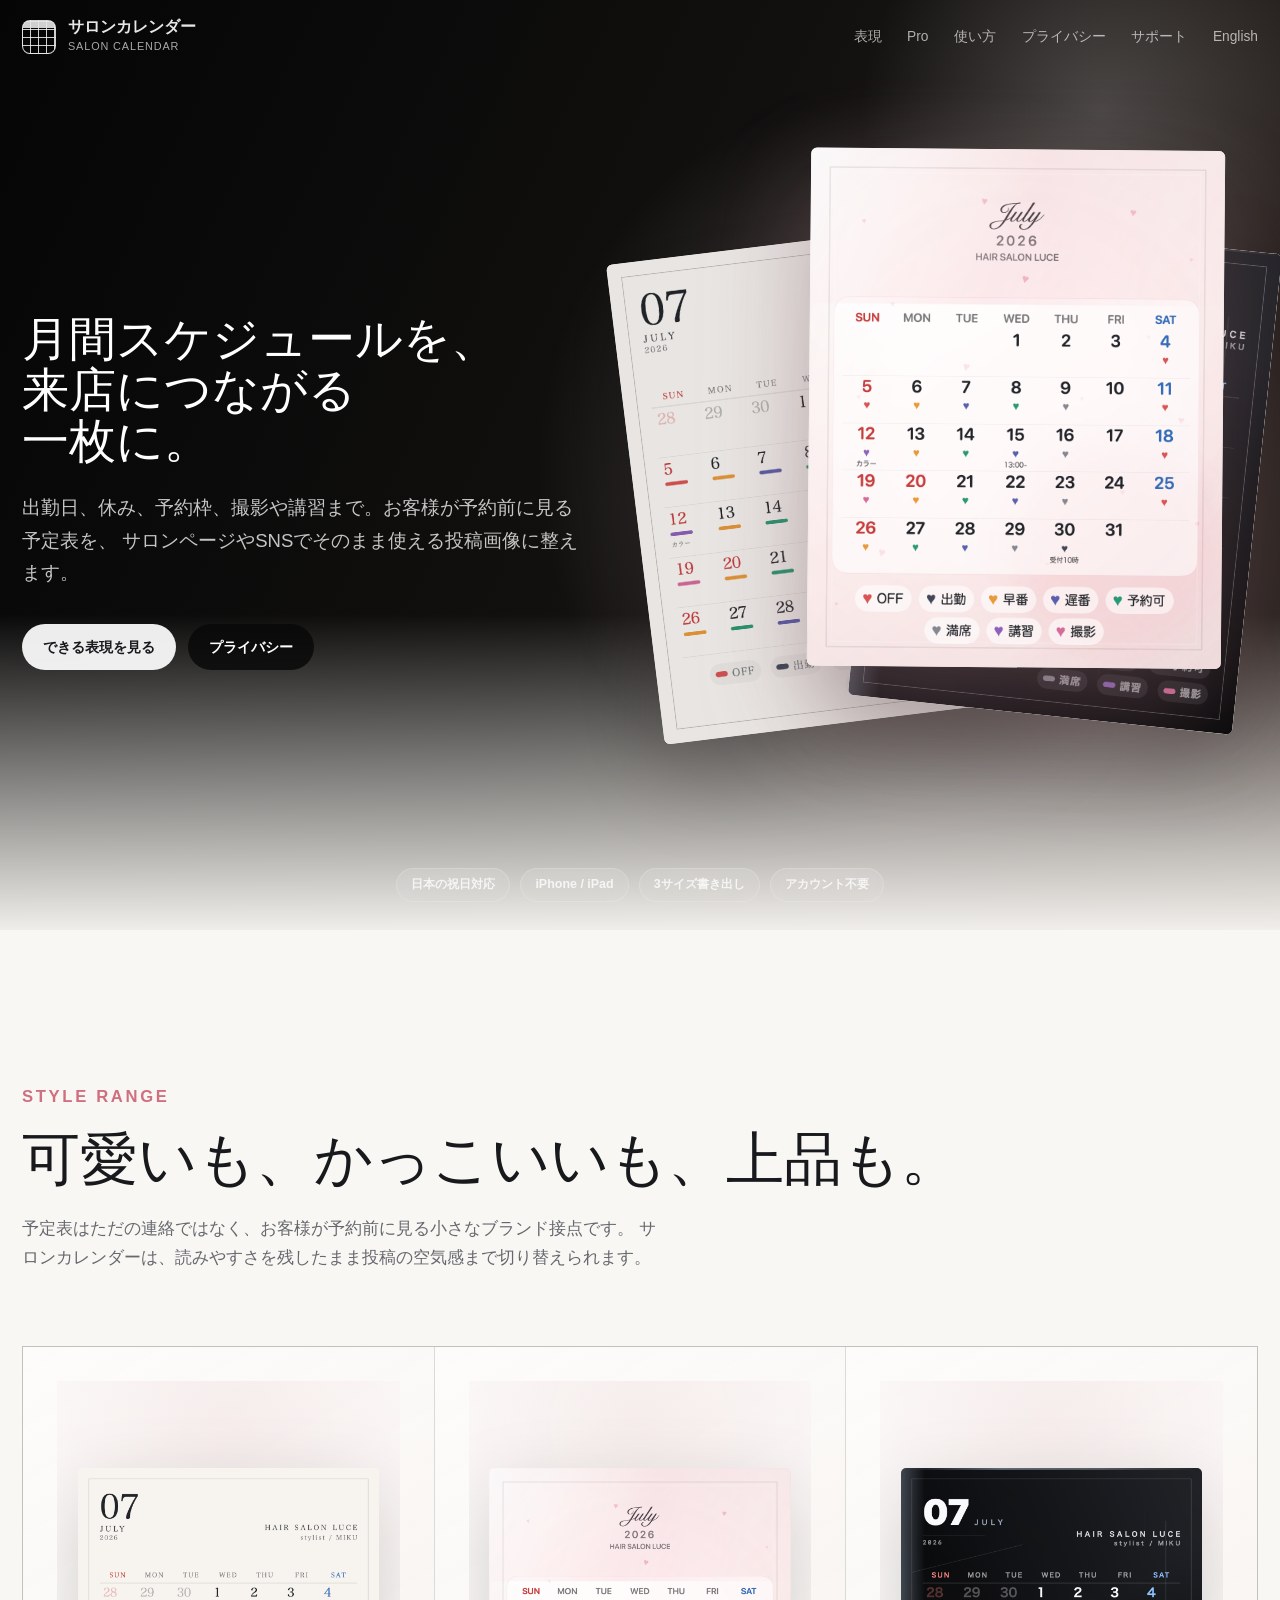
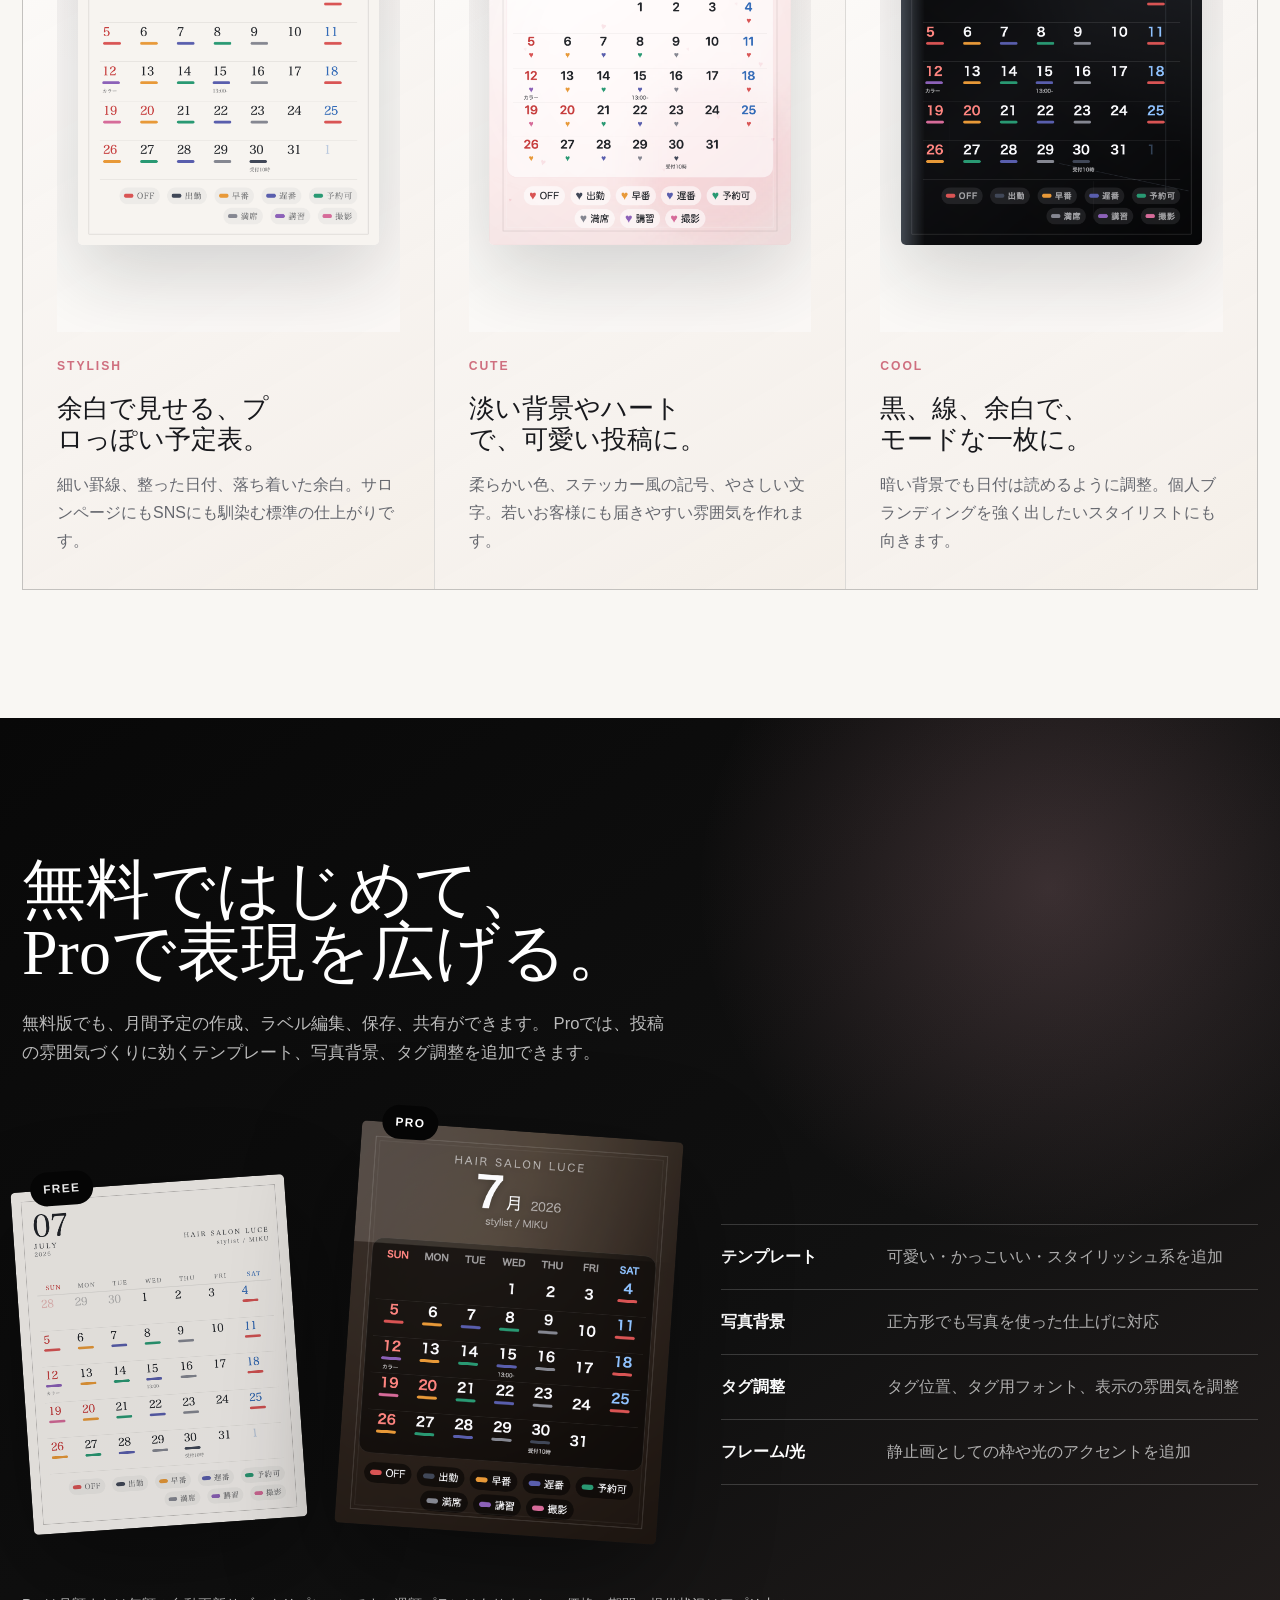
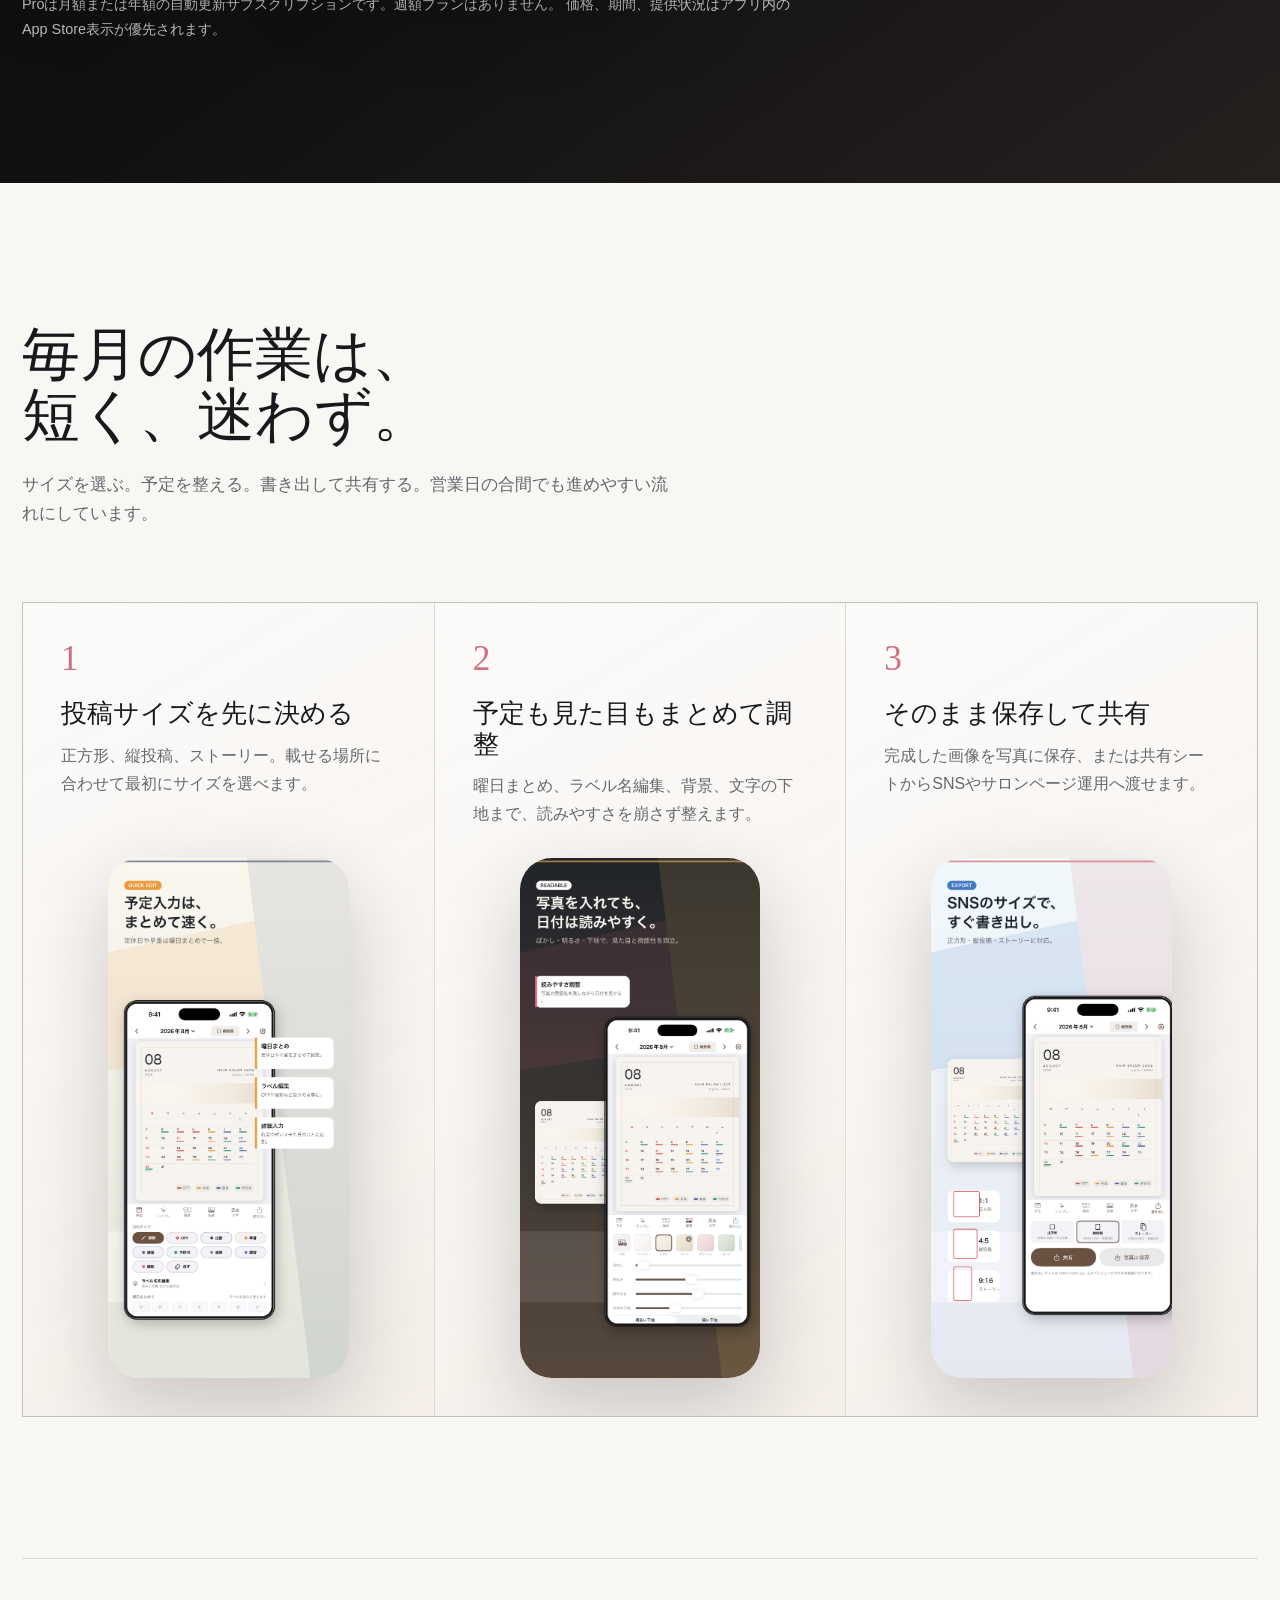
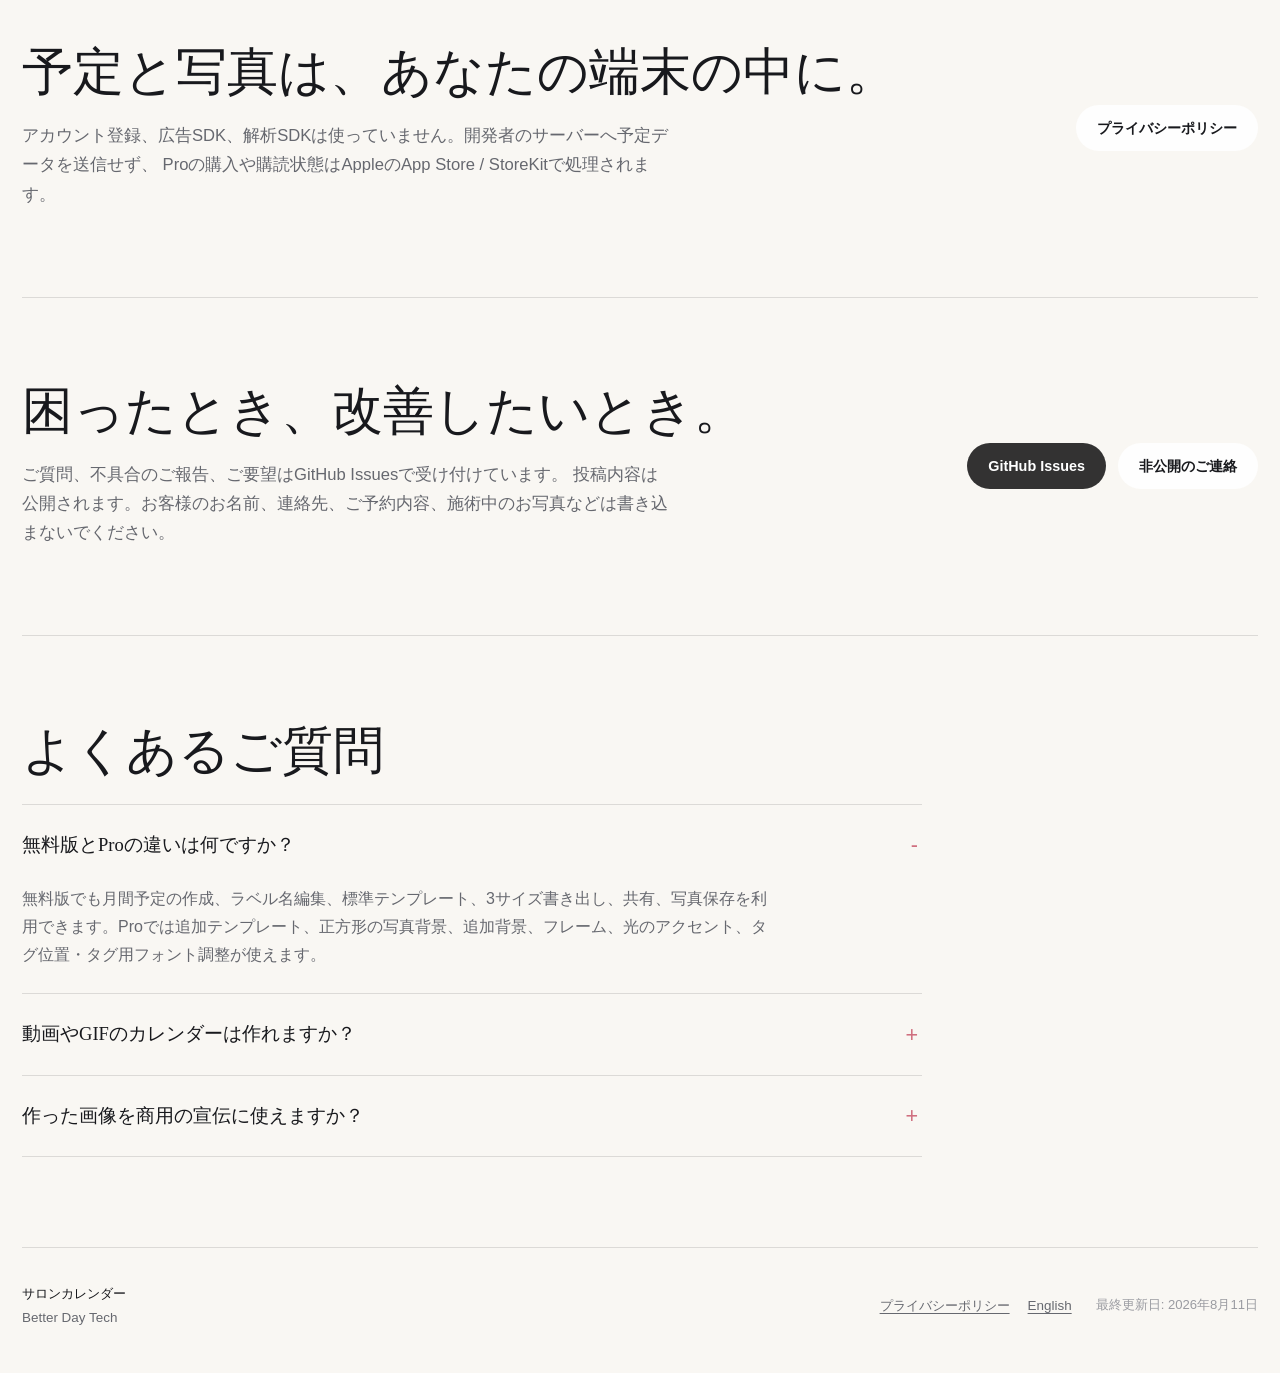
==== commit bc6cab8e: "Fix support site responsive product layout" ====
--- a/docs/index.html
+++ b/docs/index.html
@@ -61,40 +61,38 @@
     </div>
   </section>
 
-  <section id="styles" class="mode-story" aria-labelledby="styles-title">
-    <div class="mode-sticky">
-      <div class="mode-copy">
-        <h2 id="styles-title"><span>可愛くも、</span><span>かっこよくも、</span><span>上品にも。</span></h2>
-        <p>
-          予定表はただの連絡ではなく、お客様が予約前に見る小さなブランド接点です。
-          サロンカレンダーは、読みやすさを残したまま投稿の空気感まで切り替えられます。
-        </p>
-        <div class="mode-indicator" aria-hidden="true">
-          <span data-mode-dot="stylish">STYLISH</span>
-          <span data-mode-dot="cute">CUTE</span>
-          <span data-mode-dot="cool">COOL</span>
-        </div>
-      </div>
-      <div class="mode-visual" aria-hidden="true">
-        <img data-mode-image="stylish" src="assets/showcase/editorial-clean.png" alt="" width="1080" height="1350">
-        <img data-mode-image="cute" src="assets/showcase/heart-wallpaper.png" alt="" width="1080" height="1350">
-        <img data-mode-image="cool" src="assets/showcase/mode-black.png" alt="" width="1080" height="1350">
-      </div>
-    </div>
-
-    <div class="mode-steps">
-      <article class="mode-step" data-mode-step="stylish">
-        <span>01</span>
+  <section id="styles" class="style-gallery" aria-labelledby="styles-title">
+    <div class="section-intro wide">
+      <p class="eyebrow">Style range</p>
+      <h2 id="styles-title"><span>可愛いも、</span><span>かっこいいも、</span><span>上品も。</span></h2>
+      <p>
+        予定表はただの連絡ではなく、お客様が予約前に見る小さなブランド接点です。
+        サロンカレンダーは、読みやすさを残したまま投稿の空気感まで切り替えられます。
+      </p>
+    </div>
+
+    <div class="style-showcase-grid">
+      <article class="style-showcase-card">
+        <figure>
+          <img src="assets/showcase/editorial-clean.png" alt="余白を活かしたスタイリッシュな月間予定画像" width="1080" height="1350">
+        </figure>
+        <span>STYLISH</span>
         <h3>余白で見せる、プロっぽい予定表。</h3>
         <p>細い罫線、整った日付、落ち着いた余白。サロンページにもSNSにも馴染む標準の仕上がりです。</p>
       </article>
-      <article class="mode-step" data-mode-step="cute">
-        <span>02</span>
+      <article class="style-showcase-card">
+        <figure>
+          <img src="assets/showcase/heart-wallpaper.png" alt="淡いピンクとハートを使った可愛い月間予定画像" width="1080" height="1350">
+        </figure>
+        <span>CUTE</span>
         <h3>淡い背景やハートで、可愛い投稿に。</h3>
         <p>柔らかい色、ステッカー風の記号、やさしい文字。若いお客様にも届きやすい雰囲気を作れます。</p>
       </article>
-      <article class="mode-step" data-mode-step="cool">
-        <span>03</span>
+      <article class="style-showcase-card">
+        <figure>
+          <img src="assets/showcase/mode-black.png" alt="黒を基調にしたかっこいい月間予定画像" width="1080" height="1350">
+        </figure>
+        <span>COOL</span>
         <h3>黒、線、余白で、モードな一枚に。</h3>
         <p>暗い背景でも日付は読めるように調整。個人ブランディングを強く出したいスタイリストにも向きます。</p>
       </article>
--- a/docs/assets/style.css
+++ b/docs/assets/style.css
@@ -62,7 +62,7 @@
 
 .site-header,
 .cinema-hero,
-.mode-story,
+.style-gallery,
 .pro-section,
 .workflow-showcase,
 .privacy-band,
@@ -207,7 +207,6 @@
 }
 
 .hero-copy h1,
-.mode-copy h2,
 .pro-copy h2,
 .section-intro h2,
 .privacy-band h2,
@@ -349,23 +348,10 @@
   font-weight: 700;
 }
 
-.mode-story {
-  display: grid;
-  grid-template-columns: minmax(0, 1fr) minmax(320px, 0.58fr);
-  gap: clamp(32px, 6vw, 94px);
-  padding: clamp(62px, 8vw, 110px) 0 clamp(66px, 9vw, 118px);
-}
-
-.mode-sticky {
-  position: sticky;
-  top: 108px;
-  display: grid;
-  grid-template-columns: minmax(0, 0.84fr) minmax(300px, 0.7fr);
-  align-items: start;
-  gap: clamp(28px, 5vw, 76px);
-}
-
-.mode-copy h2,
+.style-gallery {
+  padding: clamp(70px, 10vw, 136px) 0;
+}
+
 .pro-copy h2,
 .section-intro h2,
 .privacy-band h2,
@@ -375,23 +361,11 @@
   line-height: 0.98;
 }
 
-.mode-copy h2 {
-  max-width: 680px;
-  font-size: clamp(2.45rem, 4vw, 4.7rem);
-  line-height: 1.04;
-}
-
-.mode-copy h2 span,
 .pro-copy h2 span,
 .section-intro h2 span {
   display: block;
 }
 
-html[lang="ja"] .mode-copy h2 span {
-  white-space: nowrap;
-}
-
-.mode-copy p,
 .pro-copy p,
 .section-intro p,
 .privacy-band p,
@@ -401,102 +375,102 @@
   font-size: clamp(1rem, 1.3vw, 1.15rem);
 }
 
-.mode-indicator {
-  display: grid;
-  gap: 12px;
-  margin-top: 40px;
-  color: var(--muted);
+.section-intro.wide {
+  max-width: 980px;
+}
+
+.section-intro h2 {
+  max-width: 980px;
+  font-size: clamp(2.55rem, 4.5vw, 4.85rem);
+  line-height: 1.06;
+  text-wrap: balance;
+}
+
+.style-gallery .section-intro h2 span {
+  display: inline-block;
+  white-space: nowrap;
+}
+
+html[lang="ja"] .pro-copy h2 span {
+  display: inline-block;
+  white-space: nowrap;
+}
+
+.eyebrow {
+  margin-bottom: 18px;
+  color: var(--rose-strong);
+  font-size: 0.78rem;
+  font-weight: 800;
+  letter-spacing: 0.16em;
+  text-transform: uppercase;
+}
+
+.style-showcase-grid {
+  display: grid;
+  grid-template-columns: repeat(3, minmax(0, 1fr));
+  gap: 1px;
+  margin-top: clamp(44px, 6vw, 74px);
+  border: 1px solid var(--line);
+  background: var(--line);
+}
+
+.style-showcase-card {
+  min-width: 0;
+  display: grid;
+  gap: 16px;
+  grid-template-rows: auto auto auto 1fr;
+  padding: clamp(22px, 3vw, 34px);
+  background:
+    linear-gradient(150deg, rgba(255, 255, 255, 0.82), rgba(245, 239, 233, 0.74)),
+    var(--paper);
+}
+
+.style-showcase-card figure {
+  height: clamp(430px, 43vw, 650px);
+  display: grid;
+  place-items: center;
+  margin: 0 0 8px;
+  overflow: hidden;
+  background:
+    radial-gradient(circle at 50% 8%, rgba(231, 207, 208, 0.36), transparent 18rem),
+    rgba(255, 255, 255, 0.42);
+}
+
+.style-showcase-card img {
+  width: auto;
+  height: auto;
+  max-width: min(88%, 360px);
+  max-height: 88%;
+  object-fit: contain;
+  border-radius: 5px;
+  box-shadow: 0 28px 80px rgba(24, 25, 29, 0.18);
+}
+
+.style-showcase-card > span {
+  color: var(--rose-strong);
   font-size: 0.76rem;
   font-weight: 800;
   letter-spacing: 0.16em;
 }
 
-.mode-indicator span {
-  display: flex;
-  align-items: center;
-  gap: 12px;
-  transition: color 180ms ease, transform 180ms ease;
-}
-
-.mode-indicator span::before {
-  content: "";
-  width: 7px;
-  height: 7px;
-  border-radius: 50%;
-  border: 1px solid currentColor;
-}
-
-body[data-active-mode="stylish"] [data-mode-dot="stylish"],
-body[data-active-mode="cute"] [data-mode-dot="cute"],
-body[data-active-mode="cool"] [data-mode-dot="cool"] {
-  color: var(--ink);
-  transform: translateX(5px);
-}
-
-body[data-active-mode="stylish"] [data-mode-dot="stylish"]::before,
-body[data-active-mode="cute"] [data-mode-dot="cute"]::before,
-body[data-active-mode="cool"] [data-mode-dot="cool"]::before {
-  background: currentColor;
-}
-
-.mode-visual {
-  position: relative;
-  min-height: min(72vw, 610px);
-}
-
-.mode-visual img {
-  position: absolute;
-  inset: 0;
-  width: min(100%, 430px);
-  margin: auto;
-  border-radius: 6px;
-  box-shadow: 0 36px 96px rgba(24, 25, 29, 0.18);
-  opacity: 0;
-  transform: translateY(26px) scale(0.94);
-  transition: opacity 420ms ease, transform 520ms cubic-bezier(0.2, 0.7, 0.2, 1);
-}
-
-body[data-active-mode="stylish"] [data-mode-image="stylish"],
-body[data-active-mode="cute"] [data-mode-image="cute"],
-body[data-active-mode="cool"] [data-mode-image="cool"] {
-  opacity: 1;
-  transform: translateY(0) scale(1);
-}
-
-.mode-steps {
-  display: grid;
-  gap: 18px;
-  padding-top: 20svh;
-}
-
-.mode-step {
-  min-height: 54svh;
-  display: flex;
-  flex-direction: column;
-  justify-content: center;
-  border-top: 1px solid var(--line);
-}
-
-.mode-step span,
+.style-showcase-card h3 {
+  margin: 0;
+  font-family: var(--serif);
+  font-size: clamp(1.42rem, 2vw, 2rem);
+  font-weight: 500;
+  line-height: 1.22;
+  text-wrap: balance;
+}
+
+.style-showcase-card p {
+  margin: 0;
+}
+
 .workflow-card span {
   color: var(--rose-strong);
   font-family: var(--serif);
   font-size: 2.2rem;
   line-height: 1;
-}
-
-.mode-step h3 {
-  max-width: 430px;
-  margin: 26px 0 0;
-  font-family: var(--serif);
-  font-size: clamp(1.55rem, 2.2vw, 2.35rem);
-  font-weight: 500;
-  line-height: 1.18;
-}
-
-.mode-step p {
-  max-width: 420px;
-  margin-top: 16px;
 }
 
 .pro-section {
@@ -520,7 +494,7 @@
 
 .pro-stage {
   display: grid;
-  grid-template-columns: minmax(180px, 0.52fr) minmax(220px, 0.62fr) minmax(300px, 0.8fr);
+  grid-template-columns: minmax(180px, 0.46fr) minmax(220px, 0.54fr) minmax(320px, 0.9fr);
   align-items: center;
   gap: clamp(20px, 4vw, 58px);
   margin-top: clamp(54px, 7vw, 86px);
@@ -529,9 +503,16 @@
 .pro-poster {
   position: relative;
   margin: 0;
+  display: grid;
+  place-items: center;
 }
 
 .pro-poster img {
+  width: auto;
+  height: auto;
+  max-width: min(100%, 360px);
+  max-height: min(68vh, 640px);
+  object-fit: contain;
   border-radius: 5px;
   box-shadow: 0 36px 110px rgba(0, 0, 0, 0.42);
 }
@@ -607,11 +588,11 @@
 }
 
 .workflow-card {
-  min-height: 760px;
+  min-height: auto;
   overflow: hidden;
   display: grid;
   grid-template-rows: auto 1fr;
-  gap: 26px;
+  gap: 30px;
   padding: clamp(24px, 3vw, 38px);
   background:
     linear-gradient(150deg, rgba(255, 255, 255, 0.78), rgba(245, 239, 233, 0.72)),
@@ -631,7 +612,11 @@
 }
 
 .workflow-card img {
-  width: min(100%, 340px);
+  width: auto;
+  height: auto;
+  max-width: min(100%, 290px);
+  max-height: 520px;
+  object-fit: contain;
   align-self: end;
   justify-self: center;
   border-radius: 32px;
@@ -892,29 +877,22 @@
     width: min(44vw, 390px);
   }
 
-  .mode-story {
+  .pro-stage,
+  .workflow-grid,
+  .style-showcase-grid {
     grid-template-columns: 1fr;
   }
 
-  .mode-sticky {
-    position: relative;
-    top: auto;
-    min-height: auto;
-  }
-
-  .mode-steps {
-    grid-template-columns: repeat(3, minmax(0, 1fr));
-    padding-top: 0;
-  }
-
-  .mode-step {
-    min-height: auto;
-    padding-top: 28px;
-  }
-
-  .pro-stage,
-  .workflow-grid {
-    grid-template-columns: 1fr;
+  .style-showcase-card {
+    grid-template-columns: minmax(220px, 0.72fr) minmax(0, 1fr);
+    grid-template-rows: auto auto 1fr;
+    align-items: center;
+  }
+
+  .style-showcase-card figure {
+    grid-row: 1 / 4;
+    height: 460px;
+    margin: 0;
   }
 
   .workflow-card {
@@ -925,13 +903,14 @@
   }
 
   .workflow-card img {
-    width: min(100%, 270px);
+    max-width: min(100%, 250px);
+    max-height: 470px;
   }
 }
 
 @media (max-width: 720px) {
   .site-header,
-  .mode-story,
+  .style-gallery,
   .workflow-showcase,
   .privacy-band,
   .support-section,
@@ -1004,39 +983,17 @@
     justify-content: flex-start;
   }
 
-  .mode-sticky {
-    display: block;
-  }
-
   section[id] {
     scroll-margin-top: 28px;
   }
 
-  .mode-visual {
-    min-height: auto;
-    margin-top: 34px;
-  }
-
-  .mode-visual img {
-    position: static;
-    width: min(86vw, 330px);
-    margin-inline: auto;
-    opacity: 1;
-    transform: none;
-  }
-
-  .mode-visual img:not([data-mode-image="stylish"]) {
-    display: none;
-  }
-
-  .mode-steps {
+  .style-showcase-card {
     grid-template-columns: 1fr;
-    margin-top: 34px;
-    padding-top: 0;
-  }
-
-  .mode-step {
-    padding: 28px 0;
+  }
+
+  .style-showcase-card figure {
+    grid-row: auto;
+    height: min(112vw, 520px);
   }
 
   .pro-section {
@@ -1051,6 +1008,11 @@
   .pro-poster.pro {
     max-width: 78vw;
     margin-inline: auto;
+    transform: none;
+  }
+
+  .pro-poster img {
+    max-height: 560px;
   }
 
   .pro-list div {
@@ -1063,7 +1025,8 @@
   }
 
   .workflow-card img {
-    width: min(100%, 290px);
+    max-width: min(100%, 270px);
+    max-height: 500px;
   }
 
   .privacy-band,
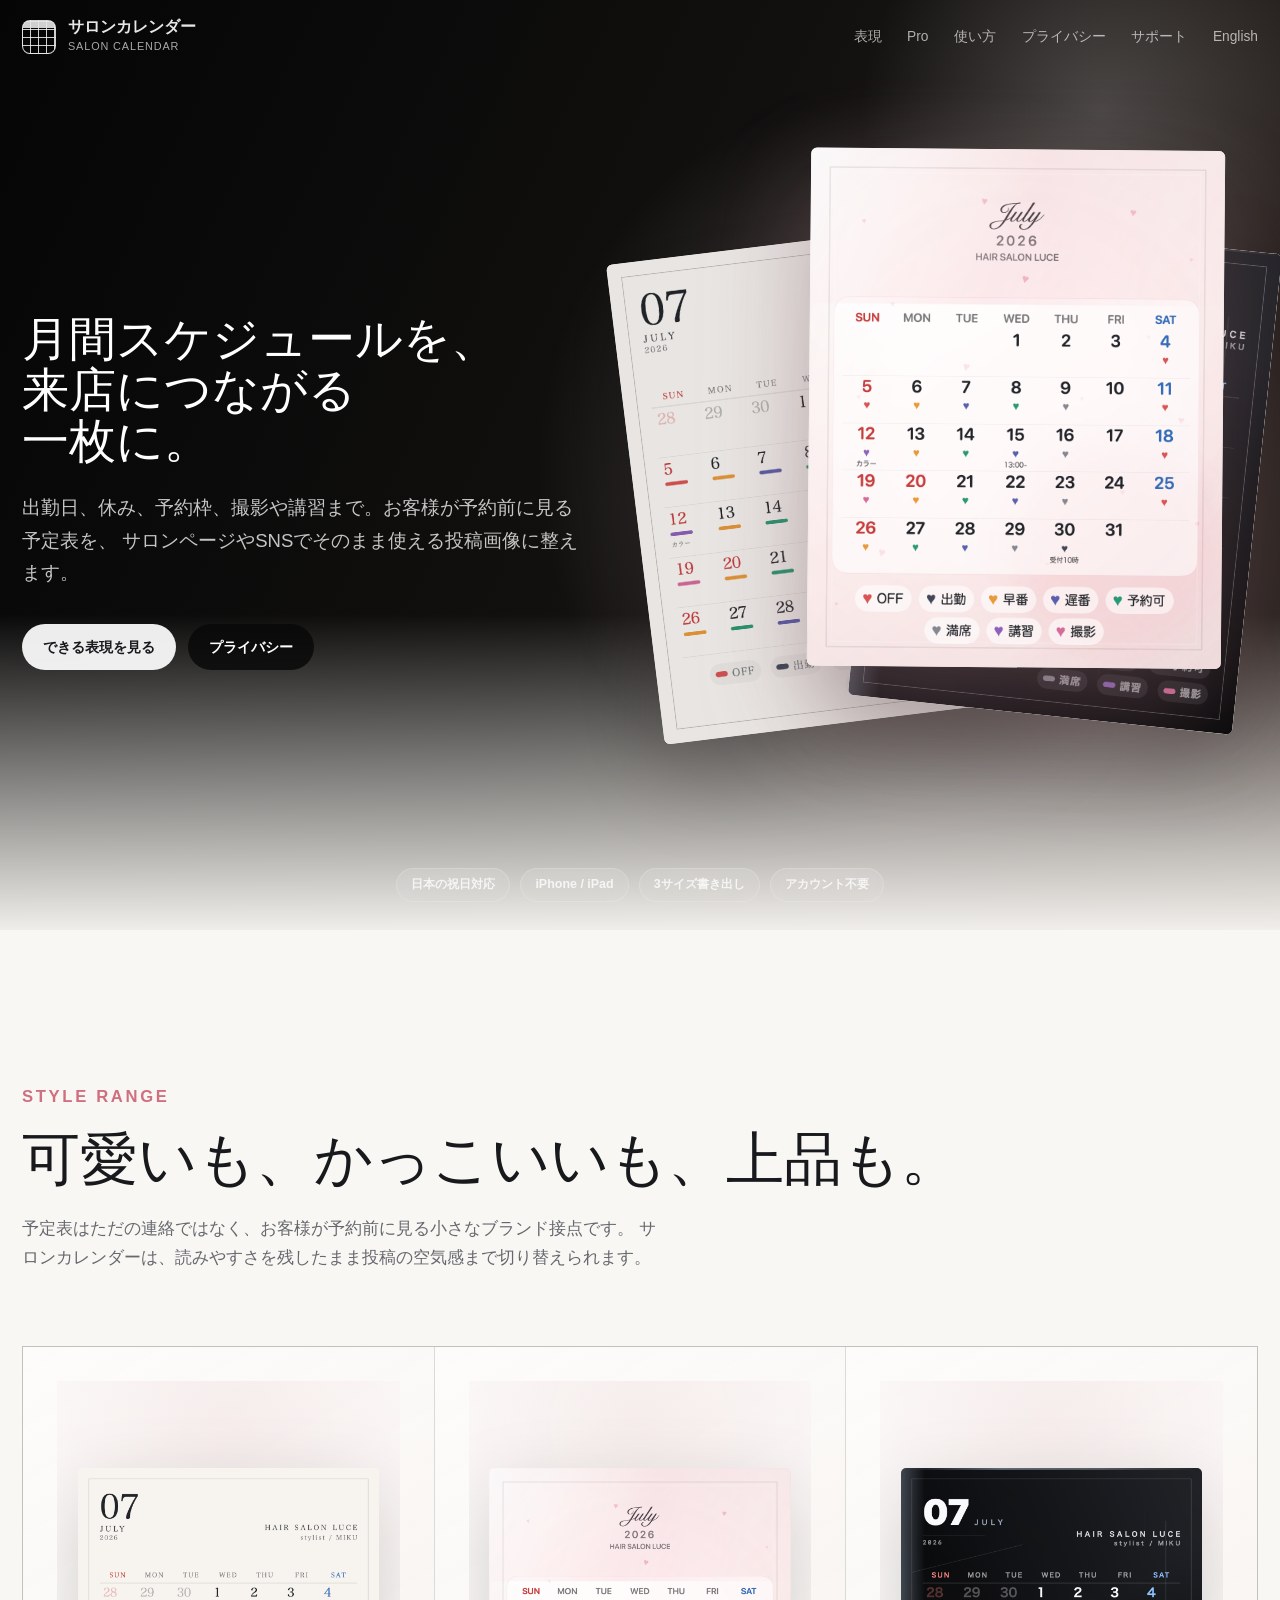
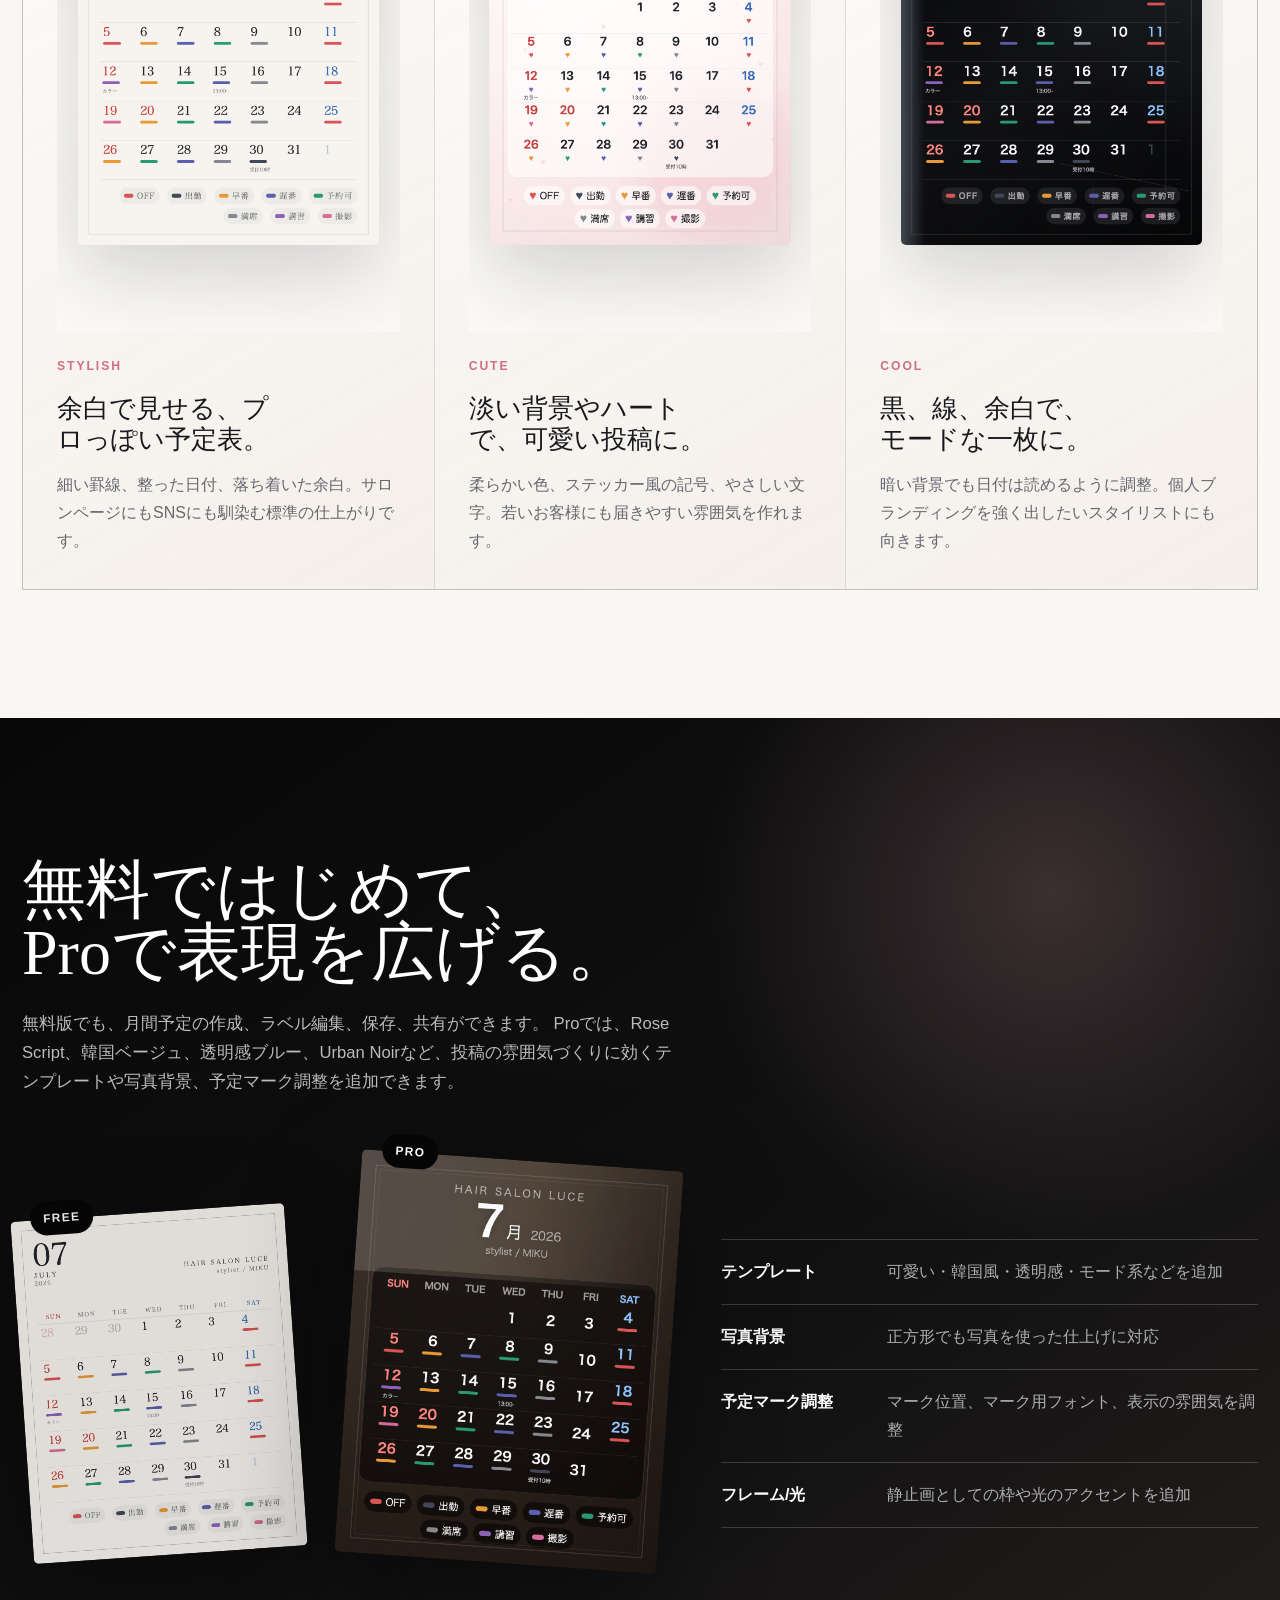
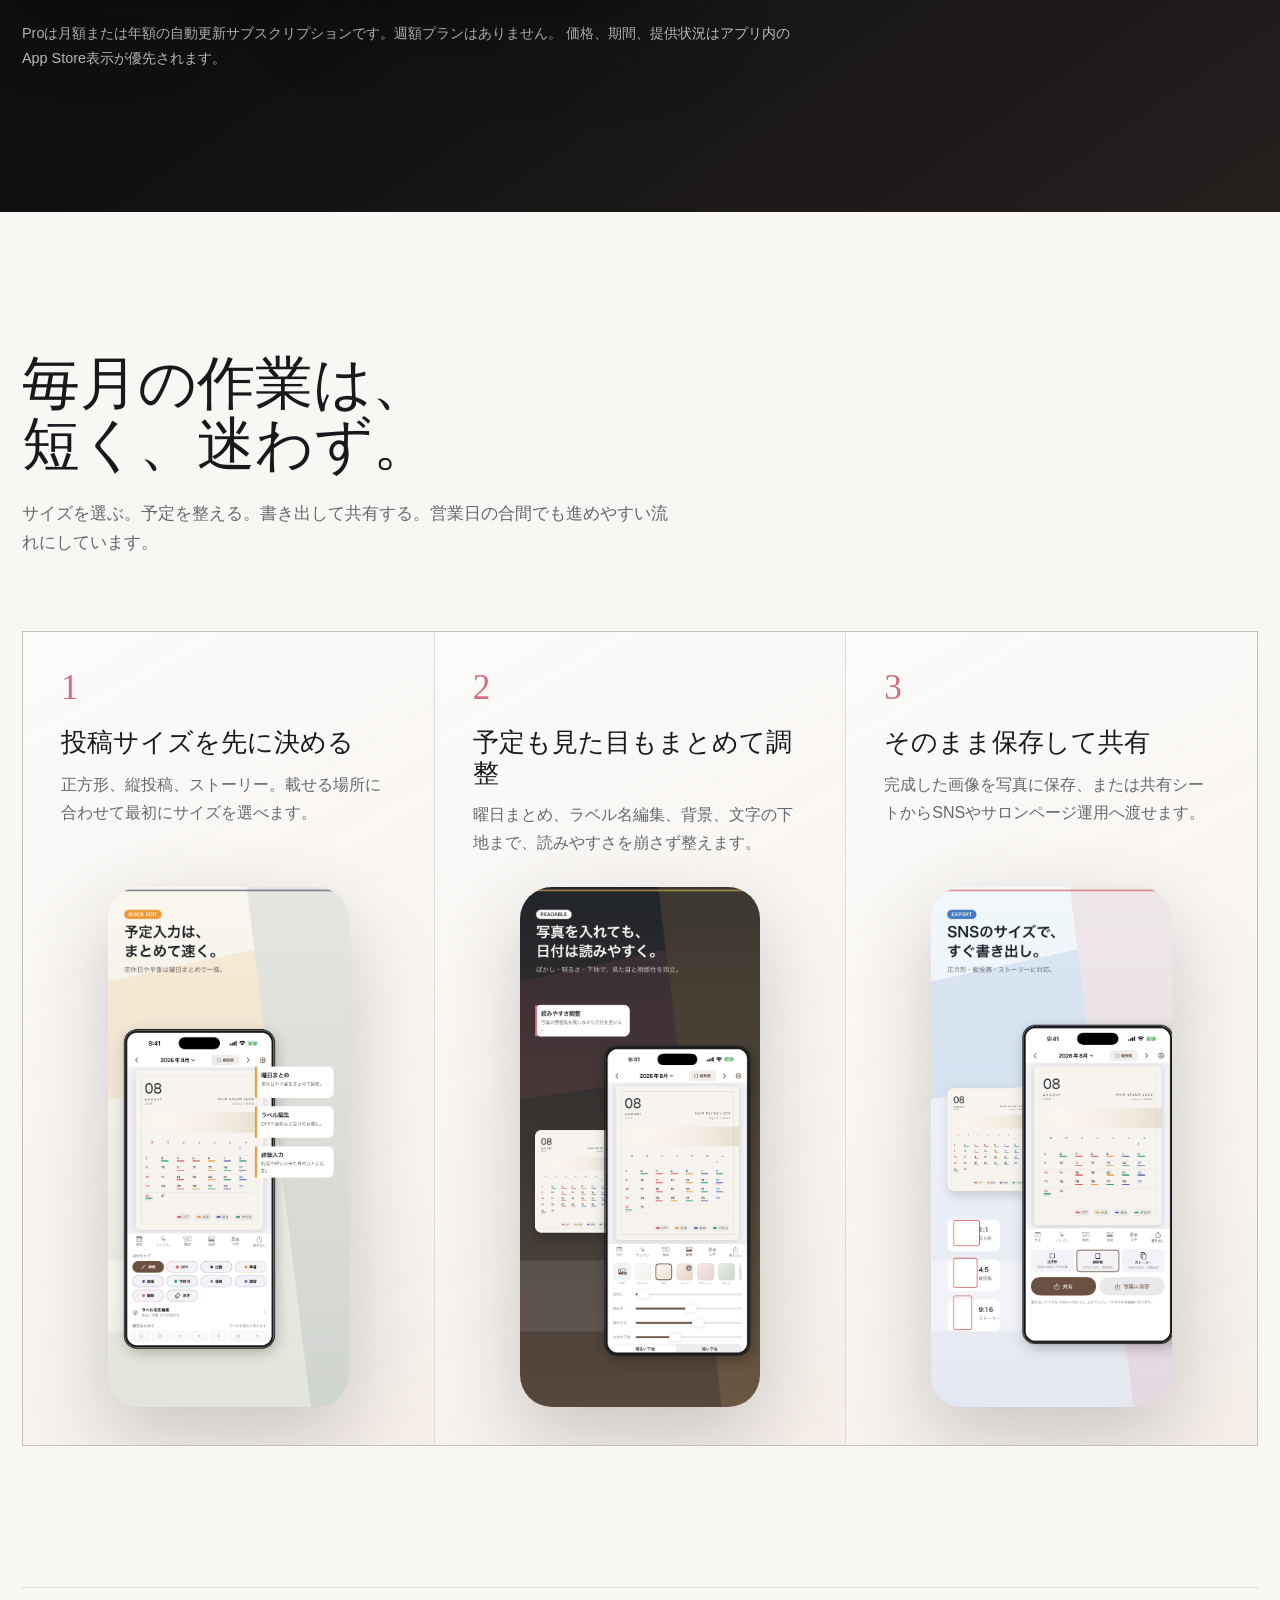
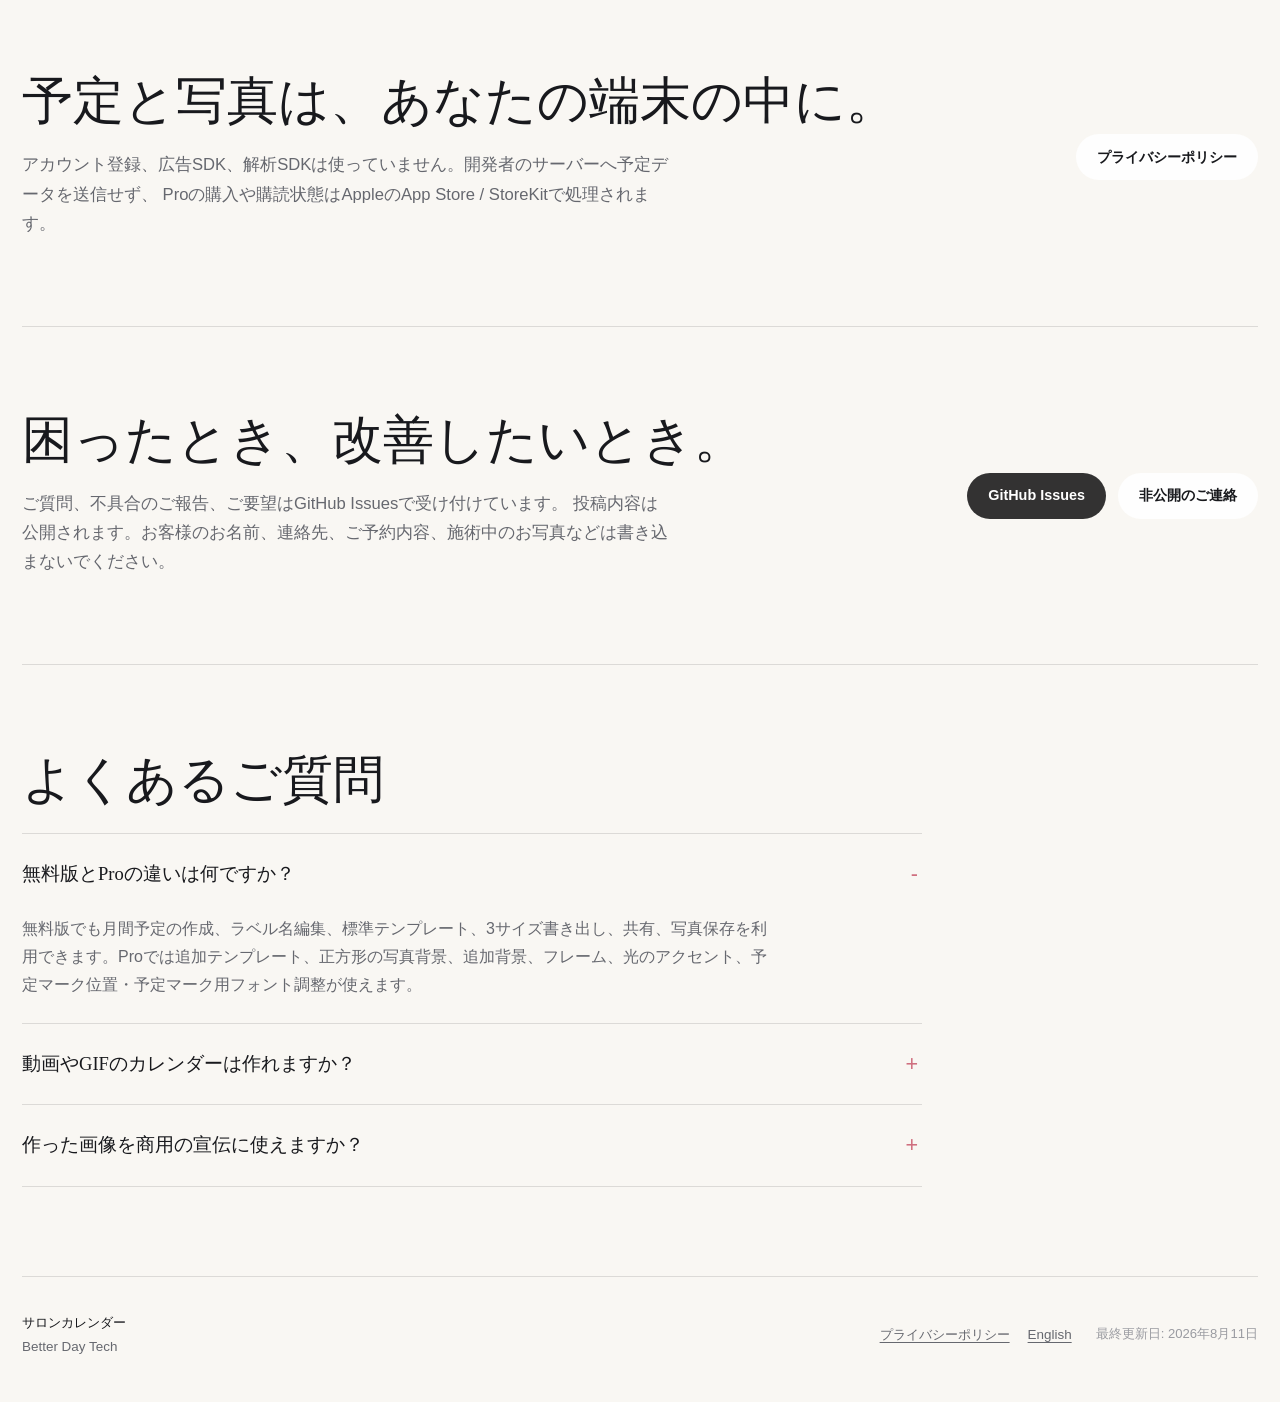
==== commit 1d229575: "サポートサイトの Pro の説明を v1.2 候補のテンプレート名と「予定マーク」表記に更新 Rose Script・Korean Beige・Clear Blue・Urban Noir を例に挙げ、" ====
--- a/docs/index.html
+++ b/docs/index.html
@@ -104,7 +104,7 @@
       <h2 id="pro-title"><span>無料ではじめて、</span><span>Proで表現を広げる。</span></h2>
       <p>
         無料版でも、月間予定の作成、ラベル編集、保存、共有ができます。
-        Proでは、投稿の雰囲気づくりに効くテンプレート、写真背景、タグ調整を追加できます。
+        Proでは、Rose Script、韓国ベージュ、透明感ブルー、Urban Noirなど、投稿の雰囲気づくりに効くテンプレートや写真背景、予定マーク調整を追加できます。
       </p>
     </div>
 
@@ -118,9 +118,9 @@
         <img src="assets/showcase/photo-lead.png" alt="Proで使える写真背景の予定画像" width="1080" height="1350">
       </figure>
       <div class="pro-list" aria-label="Proで広がる機能">
-        <div><strong>テンプレート</strong><span>可愛い・かっこいい・スタイリッシュ系を追加</span></div>
+        <div><strong>テンプレート</strong><span>可愛い・韓国風・透明感・モード系などを追加</span></div>
         <div><strong>写真背景</strong><span>正方形でも写真を使った仕上げに対応</span></div>
-        <div><strong>タグ調整</strong><span>タグ位置、タグ用フォント、表示の雰囲気を調整</span></div>
+        <div><strong>予定マーク調整</strong><span>マーク位置、マーク用フォント、表示の雰囲気を調整</span></div>
         <div><strong>フレーム/光</strong><span>静止画としての枠や光のアクセントを追加</span></div>
       </div>
     </div>
@@ -195,7 +195,7 @@
     <div class="faq-list">
       <details open>
         <summary>無料版とProの違いは何ですか？</summary>
-        <p>無料版でも月間予定の作成、ラベル名編集、標準テンプレート、3サイズ書き出し、共有、写真保存を利用できます。Proでは追加テンプレート、正方形の写真背景、追加背景、フレーム、光のアクセント、タグ位置・タグ用フォント調整が使えます。</p>
+        <p>無料版でも月間予定の作成、ラベル名編集、標準テンプレート、3サイズ書き出し、共有、写真保存を利用できます。Proでは追加テンプレート、正方形の写真背景、追加背景、フレーム、光のアクセント、予定マーク位置・予定マーク用フォント調整が使えます。</p>
       </details>
       <details>
         <summary>動画やGIFのカレンダーは作れますか？</summary>
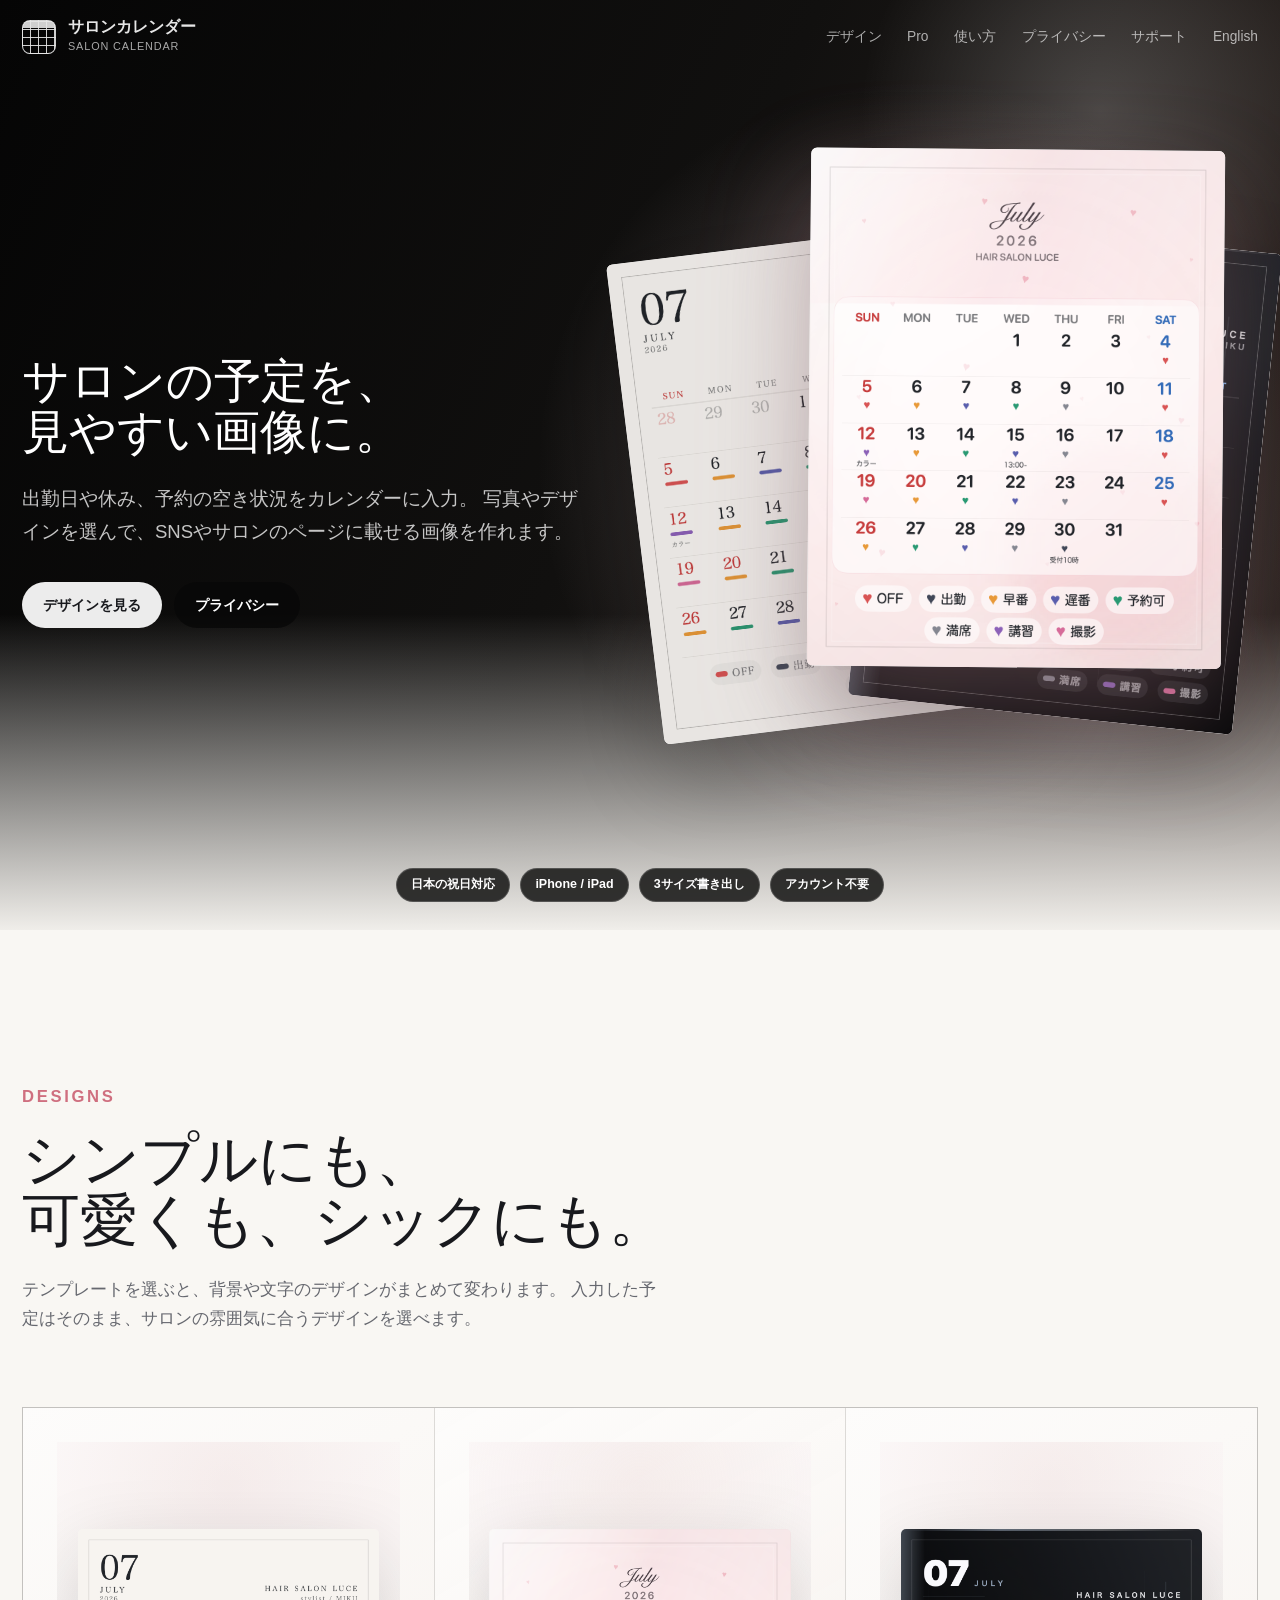
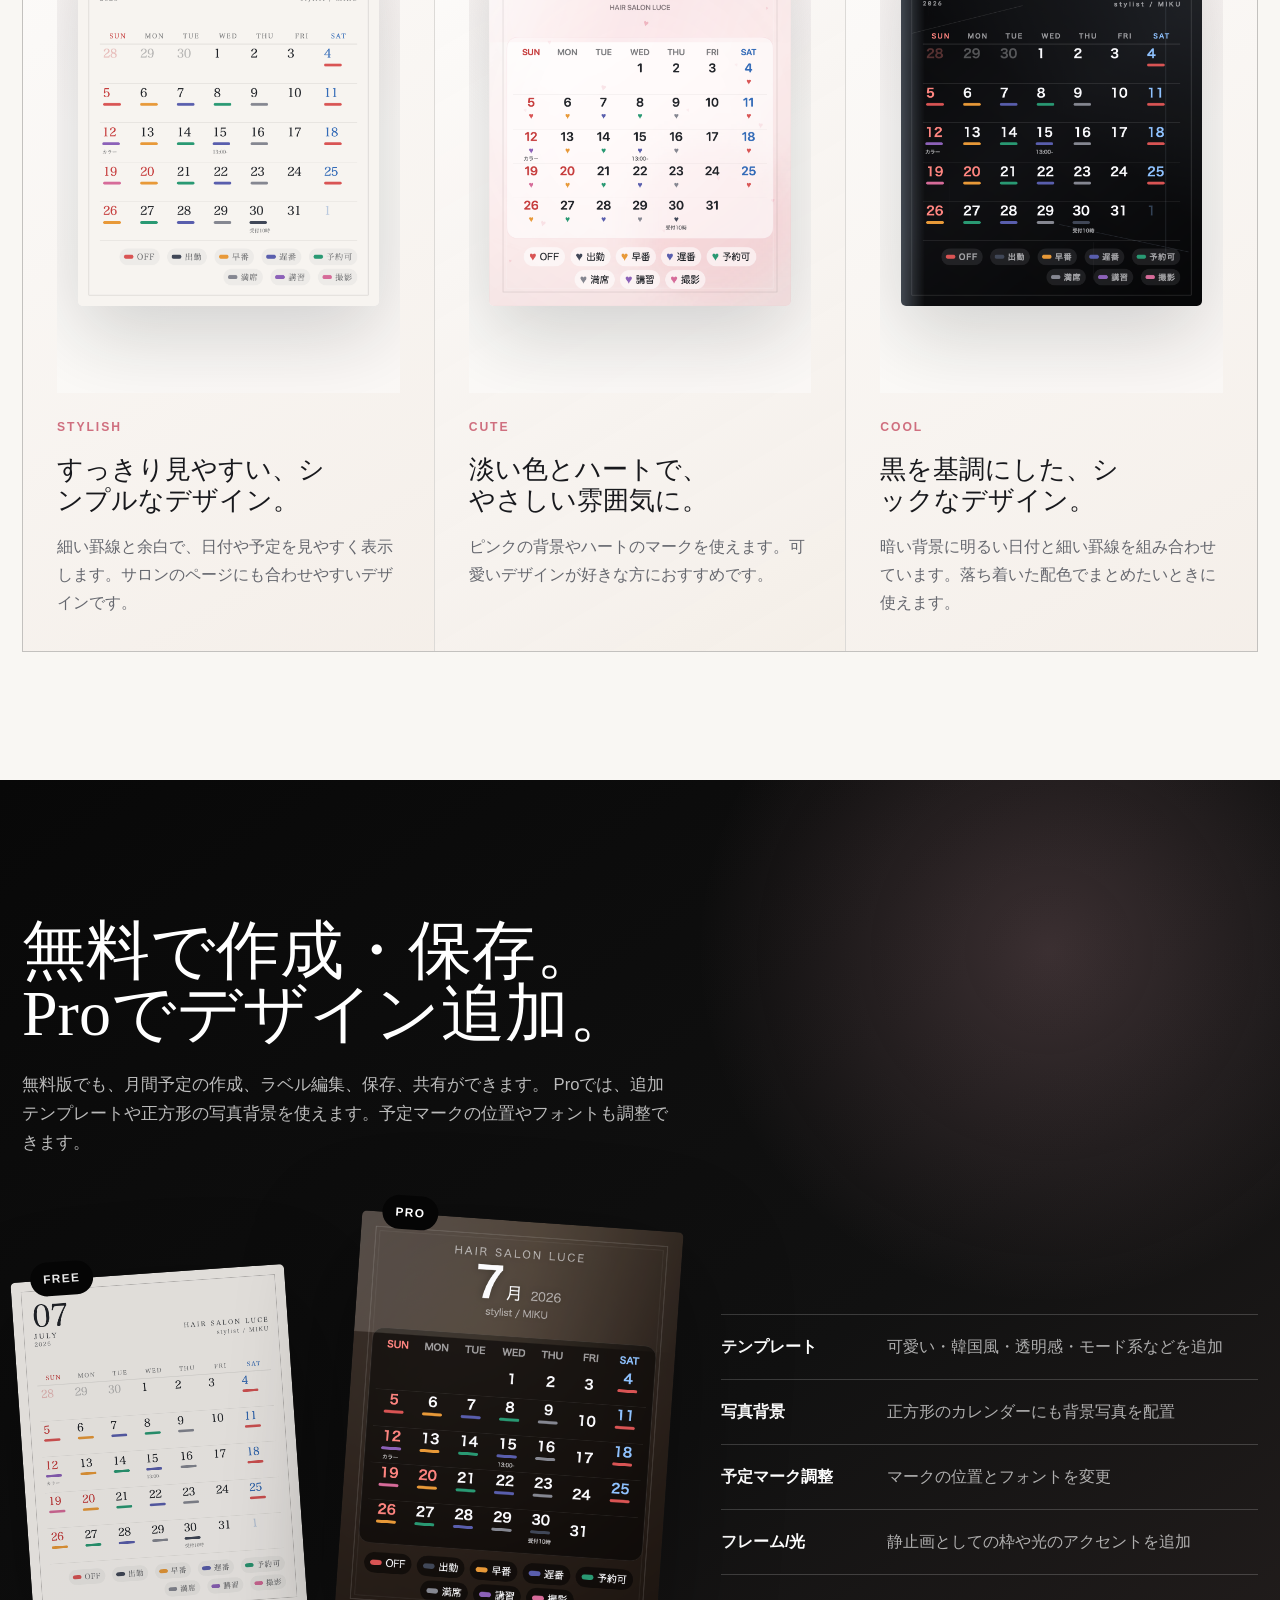
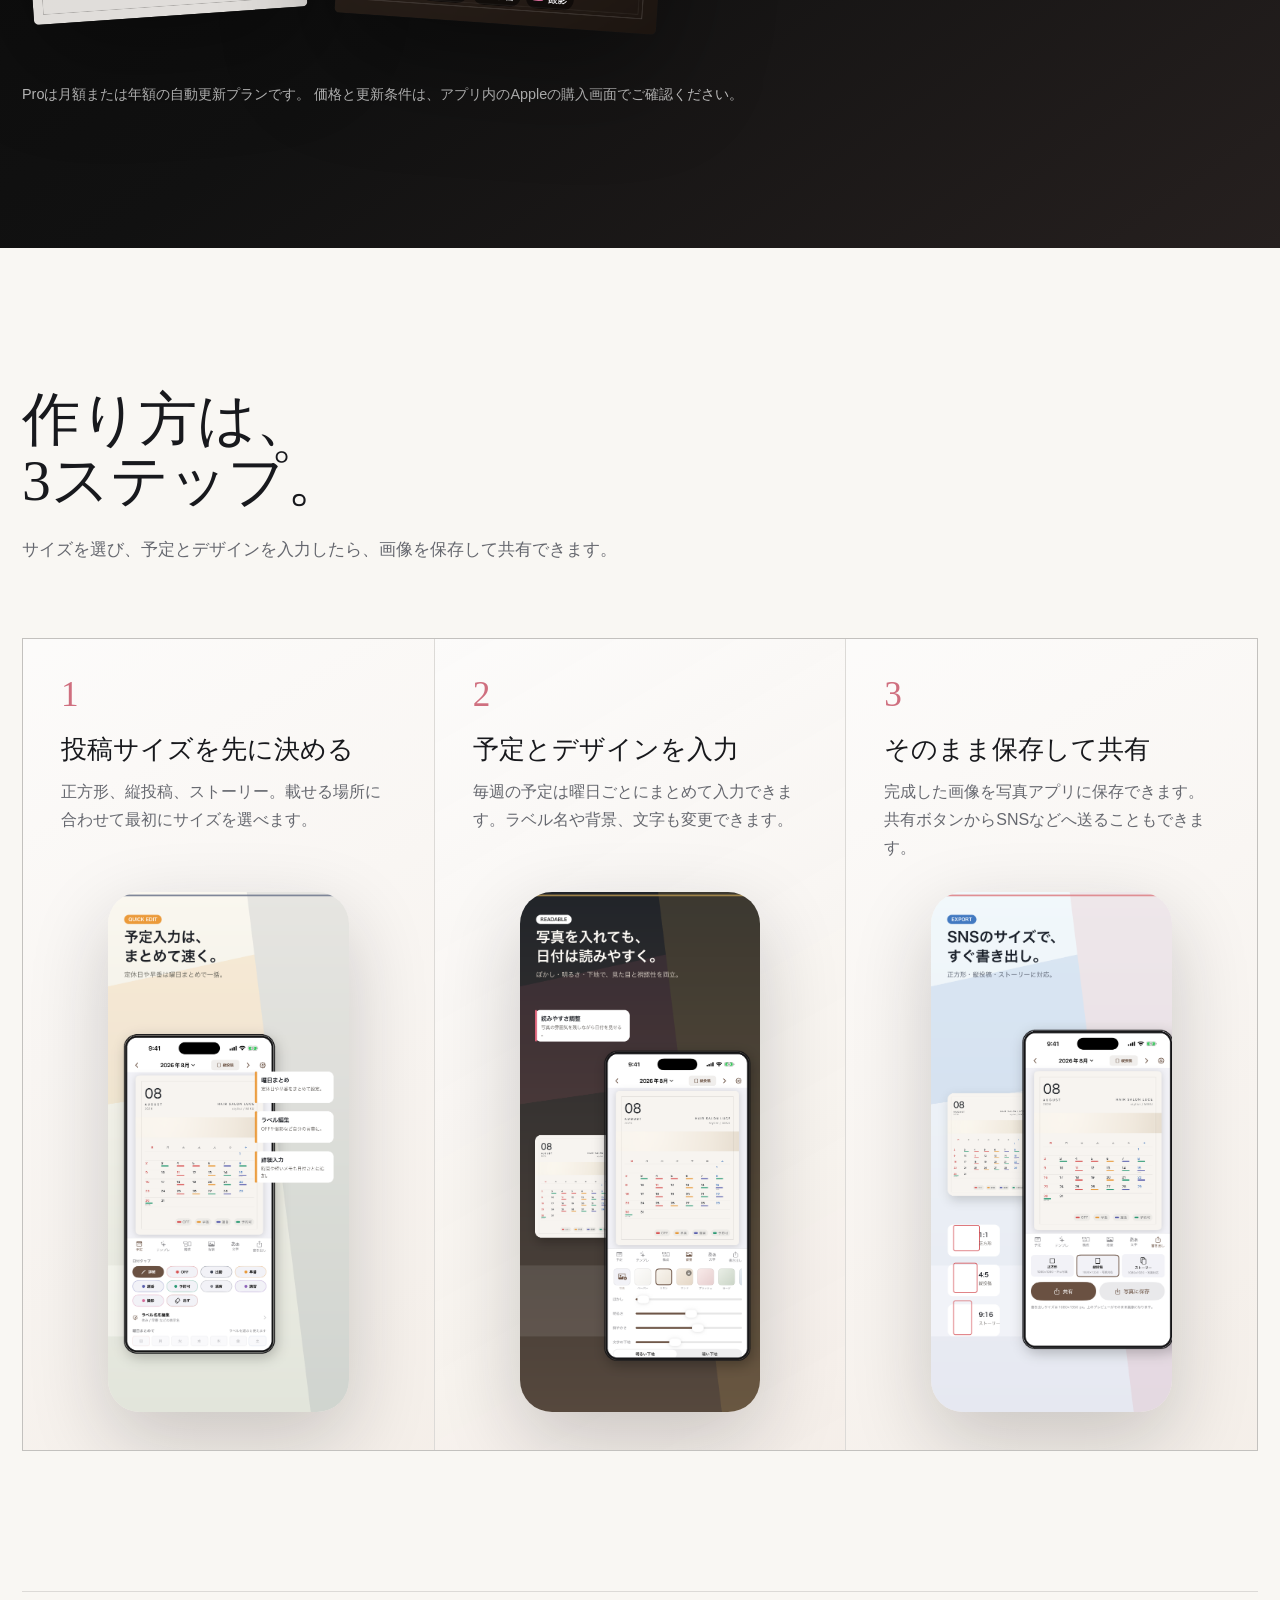
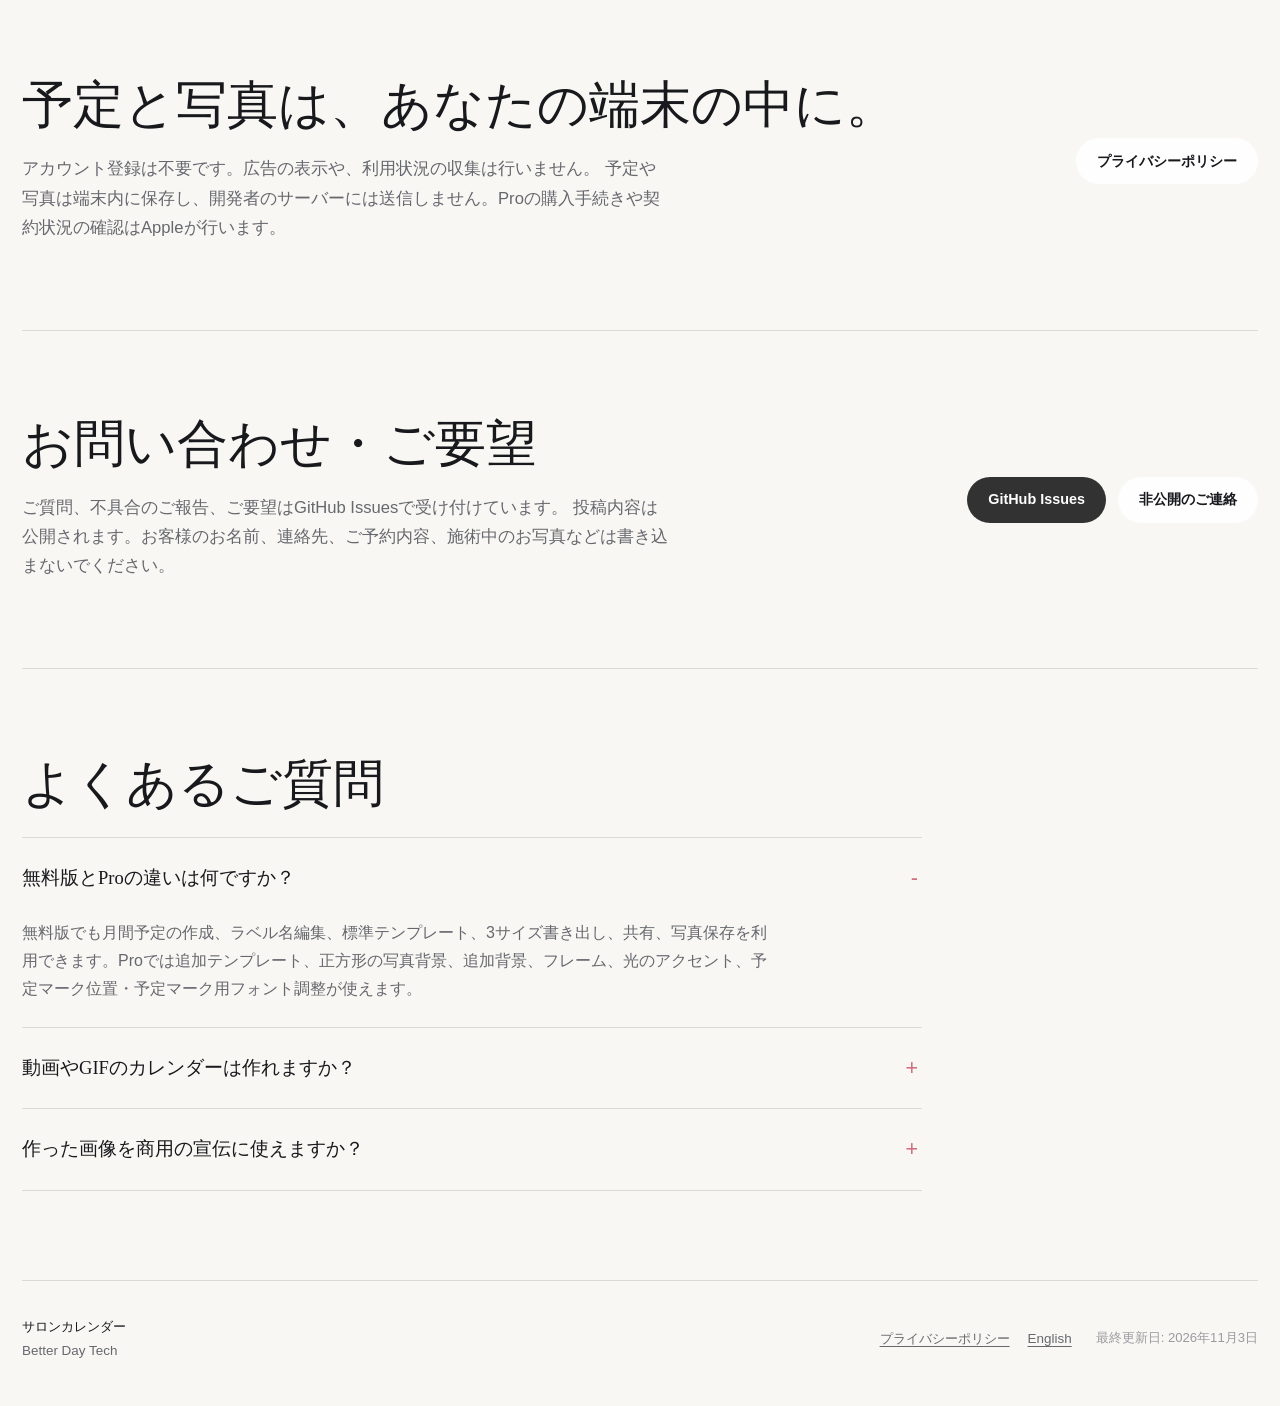
==== commit e7aa722a: "案内文を自然な表現に直し機能ラベルの読みやすさを改善" ====
--- a/docs/index.html
+++ b/docs/index.html
@@ -4,7 +4,7 @@
 <meta charset="utf-8">
 <meta name="viewport" content="width=device-width, initial-scale=1">
 <title>サロンカレンダー | Better Day Tech</title>
-<meta name="description" content="サロンカレンダーは、美容師の月間予定を、来店や予約につながる投稿画像として整えるiPhone/iPadアプリです。">
+<meta name="description" content="美容師の出勤日や休み、予約の空き状況をカレンダー画像に。iPhone・iPadで作成し、SNSやサロンのページで共有できます。">
 <link rel="stylesheet" href="assets/style.css">
 <script src="assets/site.js" defer></script>
 </head>
@@ -18,7 +18,7 @@
     </span>
   </a>
   <nav class="nav" aria-label="主要ナビゲーション">
-    <a href="#styles">表現</a>
+    <a href="#styles">デザイン</a>
     <a href="#pro">Pro</a>
     <a href="#workflow">使い方</a>
     <a href="#privacy">プライバシー</a>
@@ -30,13 +30,13 @@
 <main>
   <section class="cinema-hero" aria-labelledby="hero-title">
     <div class="hero-copy">
-      <h1 id="hero-title"><span>月間スケジュールを、</span><span>来店につながる</span><span>一枚に。</span></h1>
+      <h1 id="hero-title"><span>サロンの予定を、</span><span>見やすい画像に。</span></h1>
       <p class="hero-lead">
-        出勤日、休み、予約枠、撮影や講習まで。お客様が予約前に見る予定表を、
-        サロンページやSNSでそのまま使える投稿画像に整えます。
+        出勤日や休み、予約の空き状況をカレンダーに入力。
+        写真やデザインを選んで、SNSやサロンのページに載せる画像を作れます。
       </p>
       <div class="hero-actions">
-        <a class="button light" href="#styles">できる表現を見る</a>
+        <a class="button light" href="#styles">デザインを見る</a>
         <a class="button dark" href="privacy.html">プライバシー</a>
       </div>
     </div>
@@ -63,11 +63,11 @@
 
   <section id="styles" class="style-gallery" aria-labelledby="styles-title">
     <div class="section-intro wide">
-      <p class="eyebrow">Style range</p>
-      <h2 id="styles-title"><span>可愛いも、</span><span>かっこいいも、</span><span>上品も。</span></h2>
-      <p>
-        予定表はただの連絡ではなく、お客様が予約前に見る小さなブランド接点です。
-        サロンカレンダーは、読みやすさを残したまま投稿の空気感まで切り替えられます。
+      <p class="eyebrow">Designs</p>
+      <h2 id="styles-title"><span>シンプルにも、</span><span>可愛くも、</span><span>シックにも。</span></h2>
+      <p>
+        テンプレートを選ぶと、背景や文字のデザインがまとめて変わります。
+        入力した予定はそのまま、サロンの雰囲気に合うデザインを選べます。
       </p>
     </div>
 
@@ -77,34 +77,34 @@
           <img src="assets/showcase/editorial-clean.png" alt="余白を活かしたスタイリッシュな月間予定画像" width="1080" height="1350">
         </figure>
         <span>STYLISH</span>
-        <h3>余白で見せる、プロっぽい予定表。</h3>
-        <p>細い罫線、整った日付、落ち着いた余白。サロンページにもSNSにも馴染む標準の仕上がりです。</p>
+        <h3>すっきり見やすい、シンプルなデザイン。</h3>
+        <p>細い罫線と余白で、日付や予定を見やすく表示します。サロンのページにも合わせやすいデザインです。</p>
       </article>
       <article class="style-showcase-card">
         <figure>
           <img src="assets/showcase/heart-wallpaper.png" alt="淡いピンクとハートを使った可愛い月間予定画像" width="1080" height="1350">
         </figure>
         <span>CUTE</span>
-        <h3>淡い背景やハートで、可愛い投稿に。</h3>
-        <p>柔らかい色、ステッカー風の記号、やさしい文字。若いお客様にも届きやすい雰囲気を作れます。</p>
+        <h3>淡い色とハートで、やさしい雰囲気に。</h3>
+        <p>ピンクの背景やハートのマークを使えます。可愛いデザインが好きな方におすすめです。</p>
       </article>
       <article class="style-showcase-card">
         <figure>
           <img src="assets/showcase/mode-black.png" alt="黒を基調にしたかっこいい月間予定画像" width="1080" height="1350">
         </figure>
         <span>COOL</span>
-        <h3>黒、線、余白で、モードな一枚に。</h3>
-        <p>暗い背景でも日付は読めるように調整。個人ブランディングを強く出したいスタイリストにも向きます。</p>
+        <h3>黒を基調にした、シックなデザイン。</h3>
+        <p>暗い背景に明るい日付と細い罫線を組み合わせています。落ち着いた配色でまとめたいときに使えます。</p>
       </article>
     </div>
   </section>
 
   <section id="pro" class="pro-section" aria-labelledby="pro-title">
     <div class="pro-copy">
-      <h2 id="pro-title"><span>無料ではじめて、</span><span>Proで表現を広げる。</span></h2>
+      <h2 id="pro-title"><span>無料で作成・保存。</span><span>Proでデザイン追加。</span></h2>
       <p>
         無料版でも、月間予定の作成、ラベル編集、保存、共有ができます。
-        Proでは、Rose Script、韓国ベージュ、透明感ブルー、Urban Noirなど、投稿の雰囲気づくりに効くテンプレートや写真背景、予定マーク調整を追加できます。
+        Proでは、追加テンプレートや正方形の写真背景を使えます。予定マークの位置やフォントも調整できます。
       </p>
     </div>
 
@@ -117,24 +117,24 @@
         <span>PRO</span>
         <img src="assets/showcase/photo-lead.png" alt="Proで使える写真背景の予定画像" width="1080" height="1350">
       </figure>
-      <div class="pro-list" aria-label="Proで広がる機能">
+      <div class="pro-list" aria-label="Proの追加機能">
         <div><strong>テンプレート</strong><span>可愛い・韓国風・透明感・モード系などを追加</span></div>
-        <div><strong>写真背景</strong><span>正方形でも写真を使った仕上げに対応</span></div>
-        <div><strong>予定マーク調整</strong><span>マーク位置、マーク用フォント、表示の雰囲気を調整</span></div>
+        <div><strong>写真背景</strong><span>正方形のカレンダーにも背景写真を配置</span></div>
+        <div><strong>予定マーク調整</strong><span>マークの位置とフォントを変更</span></div>
         <div><strong>フレーム/光</strong><span>静止画としての枠や光のアクセントを追加</span></div>
       </div>
     </div>
 
     <p class="subscription-note">
-      Proは月額または年額の自動更新サブスクリプションです。週額プランはありません。
-      価格、期間、提供状況はアプリ内のApp Store表示が優先されます。
+      Proは月額または年額の自動更新プランです。
+      価格と更新条件は、アプリ内のAppleの購入画面でご確認ください。
     </p>
   </section>
 
   <section id="workflow" class="workflow-showcase" aria-labelledby="workflow-title">
     <div class="section-intro">
-      <h2 id="workflow-title"><span>毎月の作業は、</span><span>短く、迷わず。</span></h2>
-      <p>サイズを選ぶ。予定を整える。書き出して共有する。営業日の合間でも進めやすい流れにしています。</p>
+      <h2 id="workflow-title"><span>作り方は、</span><span>3ステップ。</span></h2>
+      <p>サイズを選び、予定とデザインを入力したら、画像を保存して共有できます。</p>
     </div>
 
     <div class="workflow-grid">
@@ -149,8 +149,8 @@
       <article class="workflow-card">
         <div>
           <span>2</span>
-          <h3>予定も見た目もまとめて調整</h3>
-          <p>曜日まとめ、ラベル名編集、背景、文字の下地まで、読みやすさを崩さず整えます。</p>
+          <h3>予定とデザインを入力</h3>
+          <p>毎週の予定は曜日ごとにまとめて入力できます。ラベル名や背景、文字も変更できます。</p>
         </div>
         <img src="assets/showcase/workflow-background-ja.png" alt="背景と可読性を調整する画面" width="1320" height="2868">
       </article>
@@ -158,7 +158,7 @@
         <div>
           <span>3</span>
           <h3>そのまま保存して共有</h3>
-          <p>完成した画像を写真に保存、または共有シートからSNSやサロンページ運用へ渡せます。</p>
+          <p>完成した画像を写真アプリに保存できます。共有ボタンからSNSなどへ送ることもできます。</p>
         </div>
         <img src="assets/showcase/workflow-export-ja.png" alt="書き出しと共有の画面" width="1320" height="2868">
       </article>
@@ -169,8 +169,8 @@
     <div>
       <h2 id="privacy-title">予定と写真は、あなたの端末の中に。</h2>
       <p>
-        アカウント登録、広告SDK、解析SDKは使っていません。開発者のサーバーへ予定データを送信せず、
-        Proの購入や購読状態はAppleのApp Store / StoreKitで処理されます。
+        アカウント登録は不要です。広告の表示や、利用状況の収集は行いません。
+        予定や写真は端末内に保存し、開発者のサーバーには送信しません。Proの購入手続きや契約状況の確認はAppleが行います。
       </p>
     </div>
     <a class="button light" href="privacy.html">プライバシーポリシー</a>
@@ -178,7 +178,7 @@
 
   <section id="support" class="support-section" aria-labelledby="support-title">
     <div class="support-copy">
-      <h2 id="support-title">困ったとき、改善したいとき。</h2>
+      <h2 id="support-title">お問い合わせ・ご要望</h2>
       <p>
         ご質問、不具合のご報告、ご要望はGitHub Issuesで受け付けています。
         投稿内容は公開されます。お客様のお名前、連絡先、ご予約内容、施術中のお写真などは書き込まないでください。
@@ -218,7 +218,7 @@
     <a href="privacy.html">プライバシーポリシー</a>
     <a href="en/">English</a>
   </nav>
-  <p class="updated">最終更新日: 2026年8月11日</p>
+  <p class="updated">最終更新日: 2026年11月3日</p>
 </footer>
 </body>
 </html>
--- a/docs/assets/style.css
+++ b/docs/assets/style.css
@@ -341,8 +341,8 @@
   padding: 0 14px;
   border: 1px solid rgba(255, 255, 255, 0.18);
   border-radius: 999px;
-  color: rgba(255, 255, 255, 0.78);
-  background: rgba(255, 255, 255, 0.08);
+  color: #fff;
+  background: rgba(25, 24, 23, 0.88);
   backdrop-filter: blur(16px);
   font-size: 0.78rem;
   font-weight: 700;
@@ -393,7 +393,9 @@
 
 html[lang="ja"] .pro-copy h2 span {
   display: inline-block;
-  white-space: nowrap;
+  max-width: 100%;
+  white-space: normal;
+  overflow-wrap: anywhere;
 }
 
 .eyebrow {
@@ -1000,6 +1002,10 @@
     padding-inline: 14px;
   }
 
+  html[lang="ja"] .pro-copy h2 {
+    font-size: clamp(1.8rem, 9vw, 2.55rem);
+  }
+
   .pro-stage {
     gap: 30px;
   }
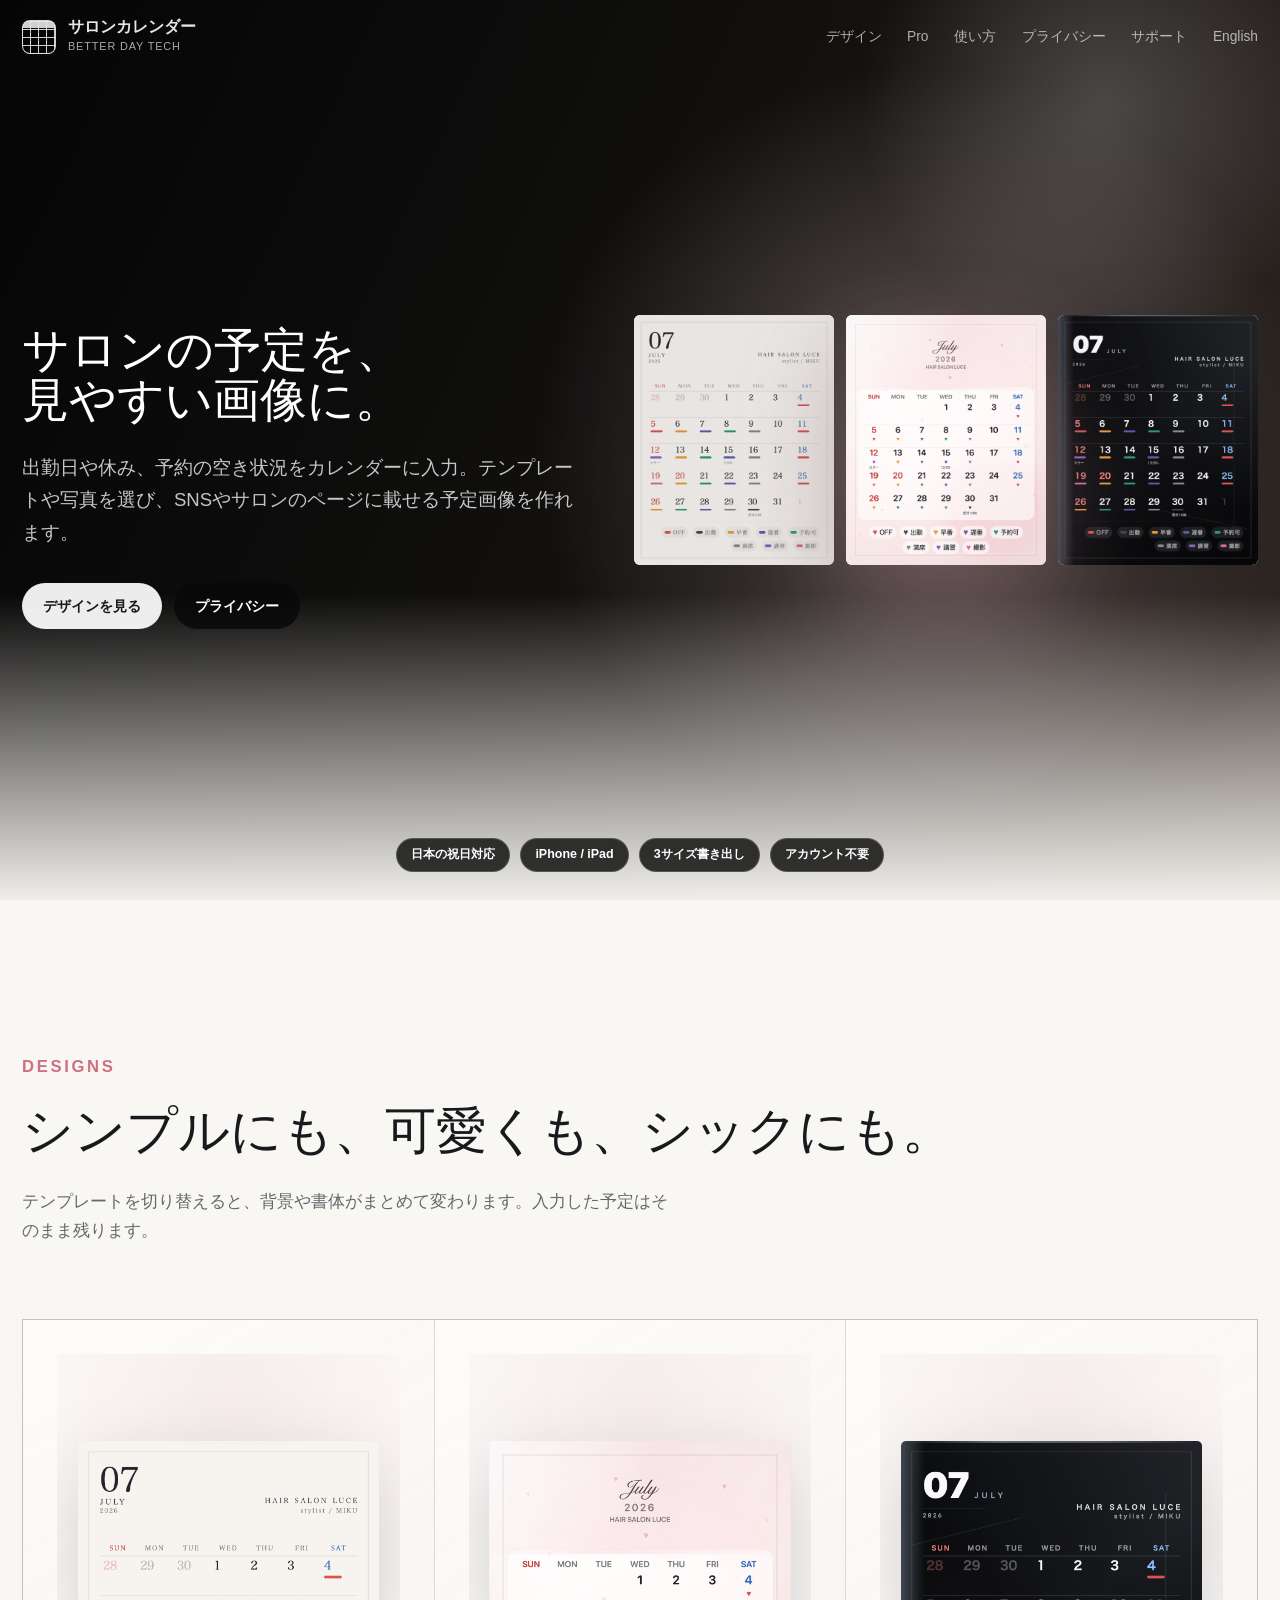
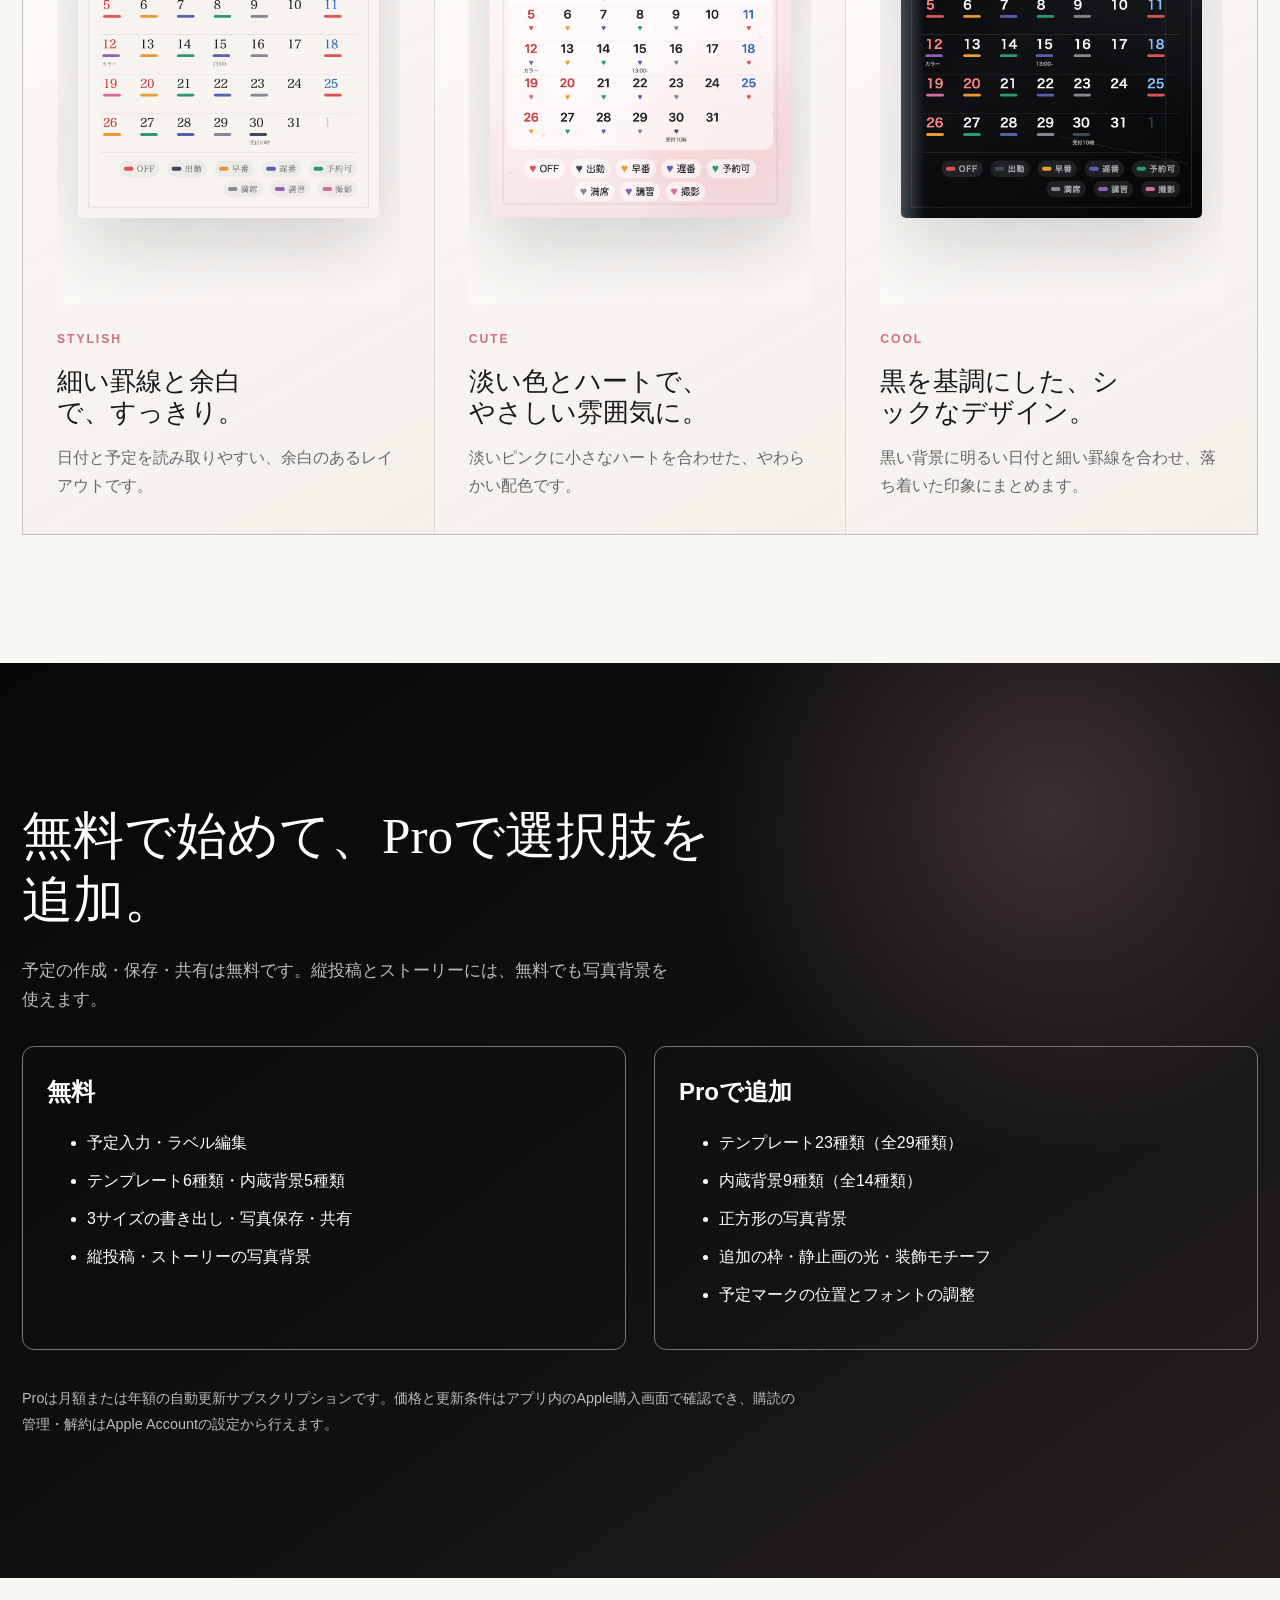
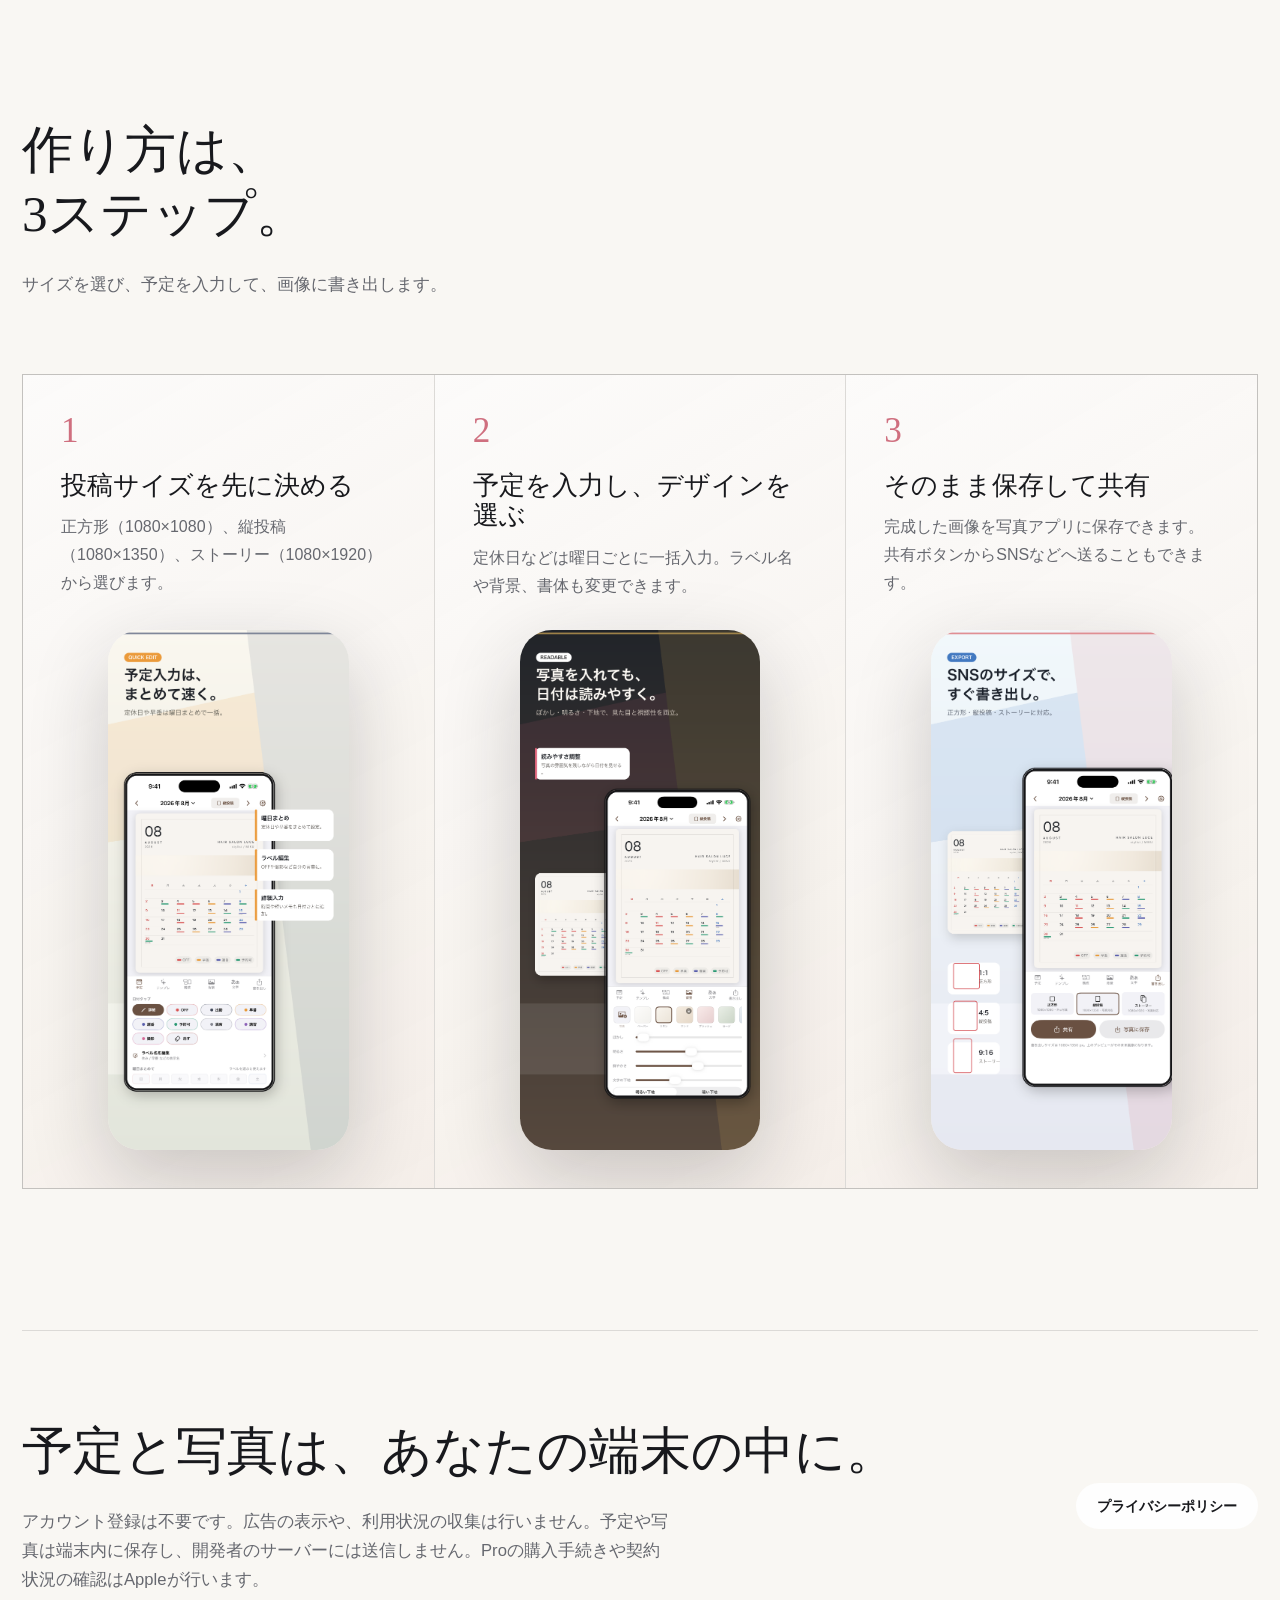
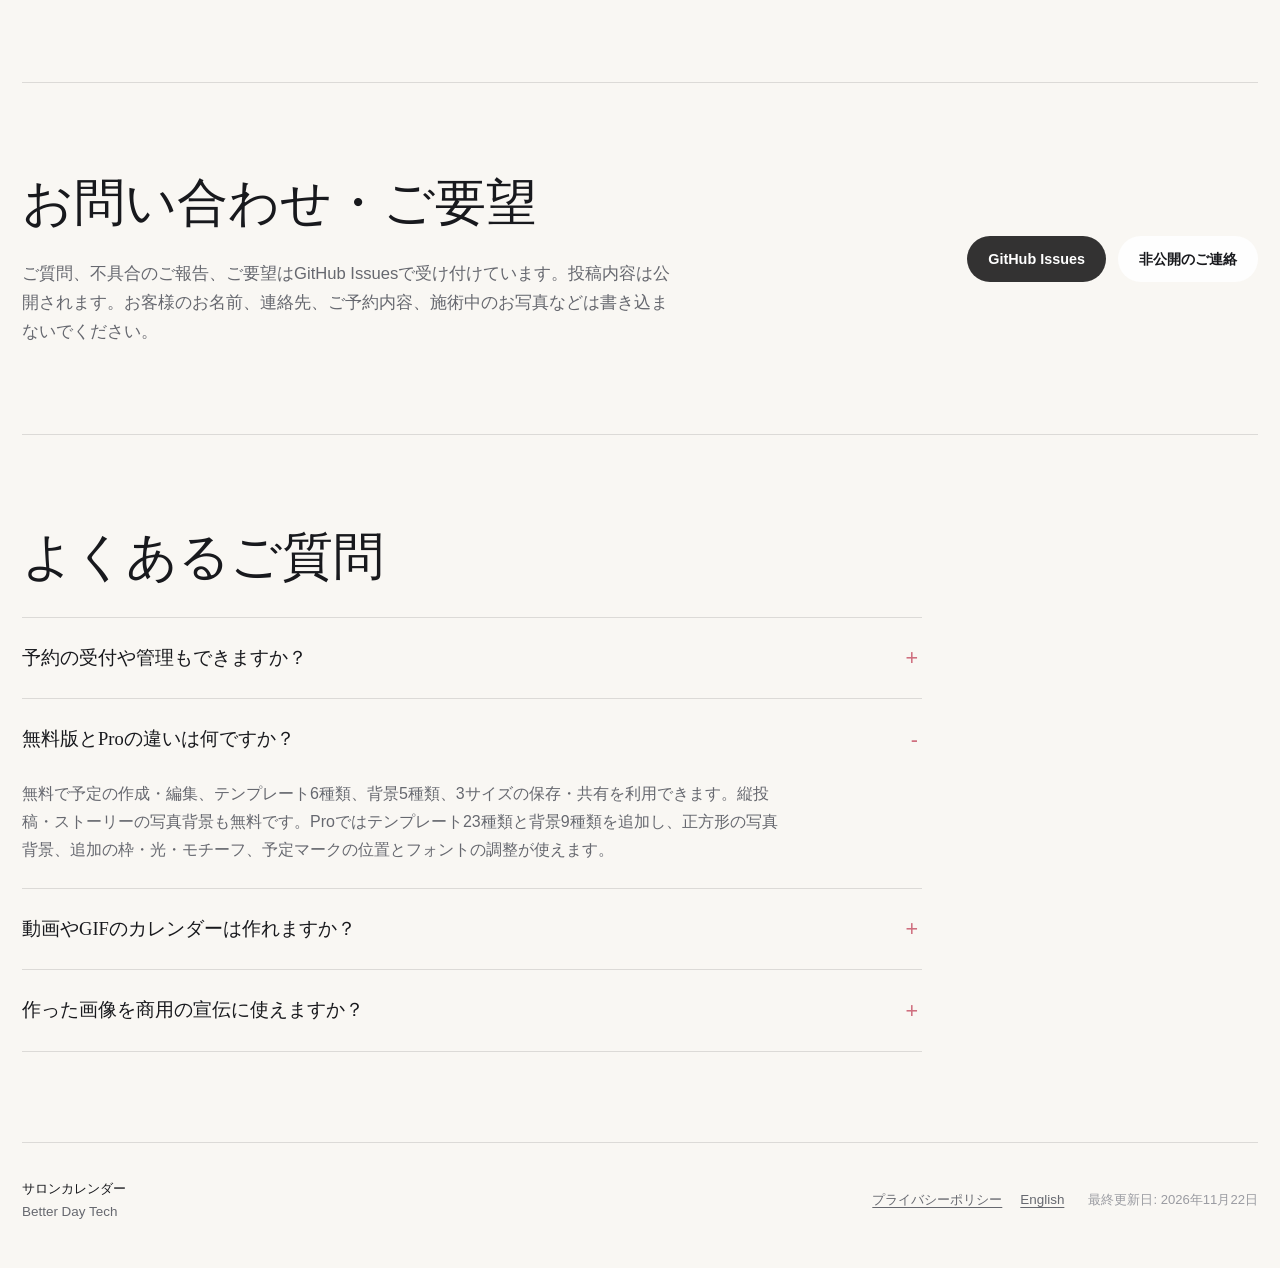
==== commit cb84bfbe: "Clarify free and Pro features and simplify bilingual site copy" ====
--- a/docs/index.html
+++ b/docs/index.html
@@ -8,13 +8,13 @@
 <link rel="stylesheet" href="assets/style.css">
 <script src="assets/site.js" defer></script>
 </head>
-<body class="home" data-active-mode="stylish">
+<body class="home home-ja" data-active-mode="stylish">
 <header class="site-header product-header">
   <a class="brand" href="./" aria-label="サロンカレンダー トップ">
     <span class="brand-mark" aria-hidden="true"></span>
     <span>
       <strong>サロンカレンダー</strong>
-      <small>Salon Calendar</small>
+      <small>Better Day Tech</small>
     </span>
   </a>
   <nav class="nav" aria-label="主要ナビゲーション">
@@ -31,10 +31,7 @@
   <section class="cinema-hero" aria-labelledby="hero-title">
     <div class="hero-copy">
       <h1 id="hero-title"><span>サロンの予定を、</span><span>見やすい画像に。</span></h1>
-      <p class="hero-lead">
-        出勤日や休み、予約の空き状況をカレンダーに入力。
-        写真やデザインを選んで、SNSやサロンのページに載せる画像を作れます。
-      </p>
+      <p class="hero-lead">出勤日や休み、予約の空き状況をカレンダーに入力。テンプレートや写真を選び、SNSやサロンのページに載せる予定画像を作れます。</p>
       <div class="hero-actions">
         <a class="button light" href="#styles">デザインを見る</a>
         <a class="button dark" href="privacy.html">プライバシー</a>
@@ -65,10 +62,7 @@
     <div class="section-intro wide">
       <p class="eyebrow">Designs</p>
       <h2 id="styles-title"><span>シンプルにも、</span><span>可愛くも、</span><span>シックにも。</span></h2>
-      <p>
-        テンプレートを選ぶと、背景や文字のデザインがまとめて変わります。
-        入力した予定はそのまま、サロンの雰囲気に合うデザインを選べます。
-      </p>
+      <p>テンプレートを切り替えると、背景や書体がまとめて変わります。入力した予定はそのまま残ります。</p>
     </div>
 
     <div class="style-showcase-grid">
@@ -77,8 +71,8 @@
           <img src="assets/showcase/editorial-clean.png" alt="余白を活かしたスタイリッシュな月間予定画像" width="1080" height="1350">
         </figure>
         <span>STYLISH</span>
-        <h3>すっきり見やすい、シンプルなデザイン。</h3>
-        <p>細い罫線と余白で、日付や予定を見やすく表示します。サロンのページにも合わせやすいデザインです。</p>
+        <h3>細い罫線と余白で、すっきり。</h3>
+        <p>日付と予定を読み取りやすい、余白のあるレイアウトです。</p>
       </article>
       <article class="style-showcase-card">
         <figure>
@@ -86,7 +80,7 @@
         </figure>
         <span>CUTE</span>
         <h3>淡い色とハートで、やさしい雰囲気に。</h3>
-        <p>ピンクの背景やハートのマークを使えます。可愛いデザインが好きな方におすすめです。</p>
+        <p>淡いピンクに小さなハートを合わせた、やわらかい配色です。</p>
       </article>
       <article class="style-showcase-card">
         <figure>
@@ -94,47 +88,24 @@
         </figure>
         <span>COOL</span>
         <h3>黒を基調にした、シックなデザイン。</h3>
-        <p>暗い背景に明るい日付と細い罫線を組み合わせています。落ち着いた配色でまとめたいときに使えます。</p>
+        <p>黒い背景に明るい日付と細い罫線を合わせ、落ち着いた印象にまとめます。</p>
       </article>
     </div>
   </section>
 
   <section id="pro" class="pro-section" aria-labelledby="pro-title">
-    <div class="pro-copy">
-      <h2 id="pro-title"><span>無料で作成・保存。</span><span>Proでデザイン追加。</span></h2>
-      <p>
-        無料版でも、月間予定の作成、ラベル編集、保存、共有ができます。
-        Proでは、追加テンプレートや正方形の写真背景を使えます。予定マークの位置やフォントも調整できます。
-      </p>
+    <div class="pro-copy"><h2 id="pro-title">無料で始めて、Proで選択肢を追加。</h2><p>予定の作成・保存・共有は無料です。縦投稿とストーリーには、無料でも写真背景を使えます。</p></div>
+    <div class="plan-comparison">
+      <article><h3>無料</h3><ul><li>予定入力・ラベル編集</li><li>テンプレート6種類・内蔵背景5種類</li><li>3サイズの書き出し・写真保存・共有</li><li>縦投稿・ストーリーの写真背景</li></ul></article>
+      <article><h3>Proで追加</h3><ul><li>テンプレート23種類（全29種類）</li><li>内蔵背景9種類（全14種類）</li><li>正方形の写真背景</li><li>追加の枠・静止画の光・装飾モチーフ</li><li>予定マークの位置とフォントの調整</li></ul></article>
     </div>
-
-    <div class="pro-stage">
-      <figure class="pro-poster free">
-        <span>FREE</span>
-        <img src="assets/showcase/editorial-clean.png" alt="無料版でも作れるシンプルな予定画像" width="1080" height="1350">
-      </figure>
-      <figure class="pro-poster pro">
-        <span>PRO</span>
-        <img src="assets/showcase/photo-lead.png" alt="Proで使える写真背景の予定画像" width="1080" height="1350">
-      </figure>
-      <div class="pro-list" aria-label="Proの追加機能">
-        <div><strong>テンプレート</strong><span>可愛い・韓国風・透明感・モード系などを追加</span></div>
-        <div><strong>写真背景</strong><span>正方形のカレンダーにも背景写真を配置</span></div>
-        <div><strong>予定マーク調整</strong><span>マークの位置とフォントを変更</span></div>
-        <div><strong>フレーム/光</strong><span>静止画としての枠や光のアクセントを追加</span></div>
-      </div>
-    </div>
-
-    <p class="subscription-note">
-      Proは月額または年額の自動更新プランです。
-      価格と更新条件は、アプリ内のAppleの購入画面でご確認ください。
-    </p>
+    <p class="subscription-note">Proは月額または年額の自動更新サブスクリプションです。価格と更新条件はアプリ内のApple購入画面で確認でき、購読の管理・解約はApple Accountの設定から行えます。</p>
   </section>
 
   <section id="workflow" class="workflow-showcase" aria-labelledby="workflow-title">
     <div class="section-intro">
       <h2 id="workflow-title"><span>作り方は、</span><span>3ステップ。</span></h2>
-      <p>サイズを選び、予定とデザインを入力したら、画像を保存して共有できます。</p>
+      <p>サイズを選び、予定を入力して、画像に書き出します。</p>
     </div>
 
     <div class="workflow-grid">
@@ -142,15 +113,15 @@
         <div>
           <span>1</span>
           <h3>投稿サイズを先に決める</h3>
-          <p>正方形、縦投稿、ストーリー。載せる場所に合わせて最初にサイズを選べます。</p>
+          <p>正方形（1080×1080）、縦投稿（1080×1350）、ストーリー（1080×1920）から選びます。</p>
         </div>
         <img src="assets/showcase/workflow-schedule-ja.png" alt="サロンカレンダーの予定入力画面" width="1320" height="2868">
       </article>
       <article class="workflow-card">
         <div>
           <span>2</span>
-          <h3>予定とデザインを入力</h3>
-          <p>毎週の予定は曜日ごとにまとめて入力できます。ラベル名や背景、文字も変更できます。</p>
+          <h3>予定を入力し、デザインを選ぶ</h3>
+          <p>定休日などは曜日ごとに一括入力。ラベル名や背景、書体も変更できます。</p>
         </div>
         <img src="assets/showcase/workflow-background-ja.png" alt="背景と可読性を調整する画面" width="1320" height="2868">
       </article>
@@ -168,10 +139,7 @@
   <section id="privacy" class="privacy-band" aria-labelledby="privacy-title">
     <div>
       <h2 id="privacy-title">予定と写真は、あなたの端末の中に。</h2>
-      <p>
-        アカウント登録は不要です。広告の表示や、利用状況の収集は行いません。
-        予定や写真は端末内に保存し、開発者のサーバーには送信しません。Proの購入手続きや契約状況の確認はAppleが行います。
-      </p>
+      <p>アカウント登録は不要です。広告の表示や、利用状況の収集は行いません。予定や写真は端末内に保存し、開発者のサーバーには送信しません。Proの購入手続きや契約状況の確認はAppleが行います。</p>
     </div>
     <a class="button light" href="privacy.html">プライバシーポリシー</a>
   </section>
@@ -179,10 +147,7 @@
   <section id="support" class="support-section" aria-labelledby="support-title">
     <div class="support-copy">
       <h2 id="support-title">お問い合わせ・ご要望</h2>
-      <p>
-        ご質問、不具合のご報告、ご要望はGitHub Issuesで受け付けています。
-        投稿内容は公開されます。お客様のお名前、連絡先、ご予約内容、施術中のお写真などは書き込まないでください。
-      </p>
+      <p>ご質問、不具合のご報告、ご要望はGitHub Issuesで受け付けています。投稿内容は公開されます。お客様のお名前、連絡先、ご予約内容、施術中のお写真などは書き込まないでください。</p>
     </div>
     <div class="support-actions">
       <a class="button dark" href="https://github.com/better-day-tech/salon-calendar-support/issues">GitHub Issues</a>
@@ -193,9 +158,10 @@
   <section class="faq-section compact-faq" aria-labelledby="faq-title">
     <h2 id="faq-title">よくあるご質問</h2>
     <div class="faq-list">
+      <details><summary>予約の受付や管理もできますか？</summary><p>予約受付・管理機能はありません。入力した予定を静止画にして、保存・共有するアプリです。</p></details>
       <details open>
         <summary>無料版とProの違いは何ですか？</summary>
-        <p>無料版でも月間予定の作成、ラベル名編集、標準テンプレート、3サイズ書き出し、共有、写真保存を利用できます。Proでは追加テンプレート、正方形の写真背景、追加背景、フレーム、光のアクセント、予定マーク位置・予定マーク用フォント調整が使えます。</p>
+        <p>無料で予定の作成・編集、テンプレート6種類、背景5種類、3サイズの保存・共有を利用できます。縦投稿・ストーリーの写真背景も無料です。Proではテンプレート23種類と背景9種類を追加し、正方形の写真背景、追加の枠・光・モチーフ、予定マークの位置とフォントの調整が使えます。</p>
       </details>
       <details>
         <summary>動画やGIFのカレンダーは作れますか？</summary>
@@ -203,7 +169,7 @@
       </details>
       <details>
         <summary>作った画像を商用の宣伝に使えますか？</summary>
-        <p>使えます。書き出した画像の権利はお客様にあります。ただし、お客様がご自身で取り込まれた写真については、その写真の権利関係をご確認ください。</p>
+        <p>サロンの告知や宣伝に使えます。取り込む写真や文字などについては、必要な利用許可をご確認ください。</p>
       </details>
     </div>
   </section>
@@ -218,7 +184,7 @@
     <a href="privacy.html">プライバシーポリシー</a>
     <a href="en/">English</a>
   </nav>
-  <p class="updated">最終更新日: 2026年11月3日</p>
+  <p class="updated">最終更新日: 2026年11月22日</p>
 </footer>
 </body>
 </html>
--- a/docs/assets/style.css
+++ b/docs/assets/style.css
@@ -1056,3 +1056,13 @@
     justify-content: flex-start;
   }
 }
+
+/* Keep all three examples visible and compare plans without implying free photos need Pro. */
+.poster-cinema { display: grid; grid-template-columns: repeat(3, minmax(0, 1fr)); gap: 12px; align-items: center; min-height: 0; padding: 36px 0 110px; }
+.poster-cinema .floating-poster { position: relative; inset: auto; width: 100%; transform: none; }
+.plan-comparison { display: grid; grid-template-columns: repeat(2, minmax(0, 1fr)); gap: 28px; margin-top: 32px; }
+.plan-comparison article { border: 1px solid #777; border-radius: 12px; padding: 24px; }
+.plan-comparison h3 { margin: 0 0 16px; font-size: 1.5rem; }
+.plan-comparison li { margin-bottom: 10px; }
+.home-ja .pro-copy h2, .home-ja .section-intro h2, .home-ja .privacy-band h2, .home-ja .support-section h2, .home-ja .faq-section h2 { font-size: clamp(1.8rem, 4vw, 3.3rem); line-height: 1.25; text-wrap: pretty; }
+@media (max-width: 720px) { .plan-comparison { grid-template-columns: 1fr; } .poster-cinema { gap: 8px; padding-bottom: 110px; } }
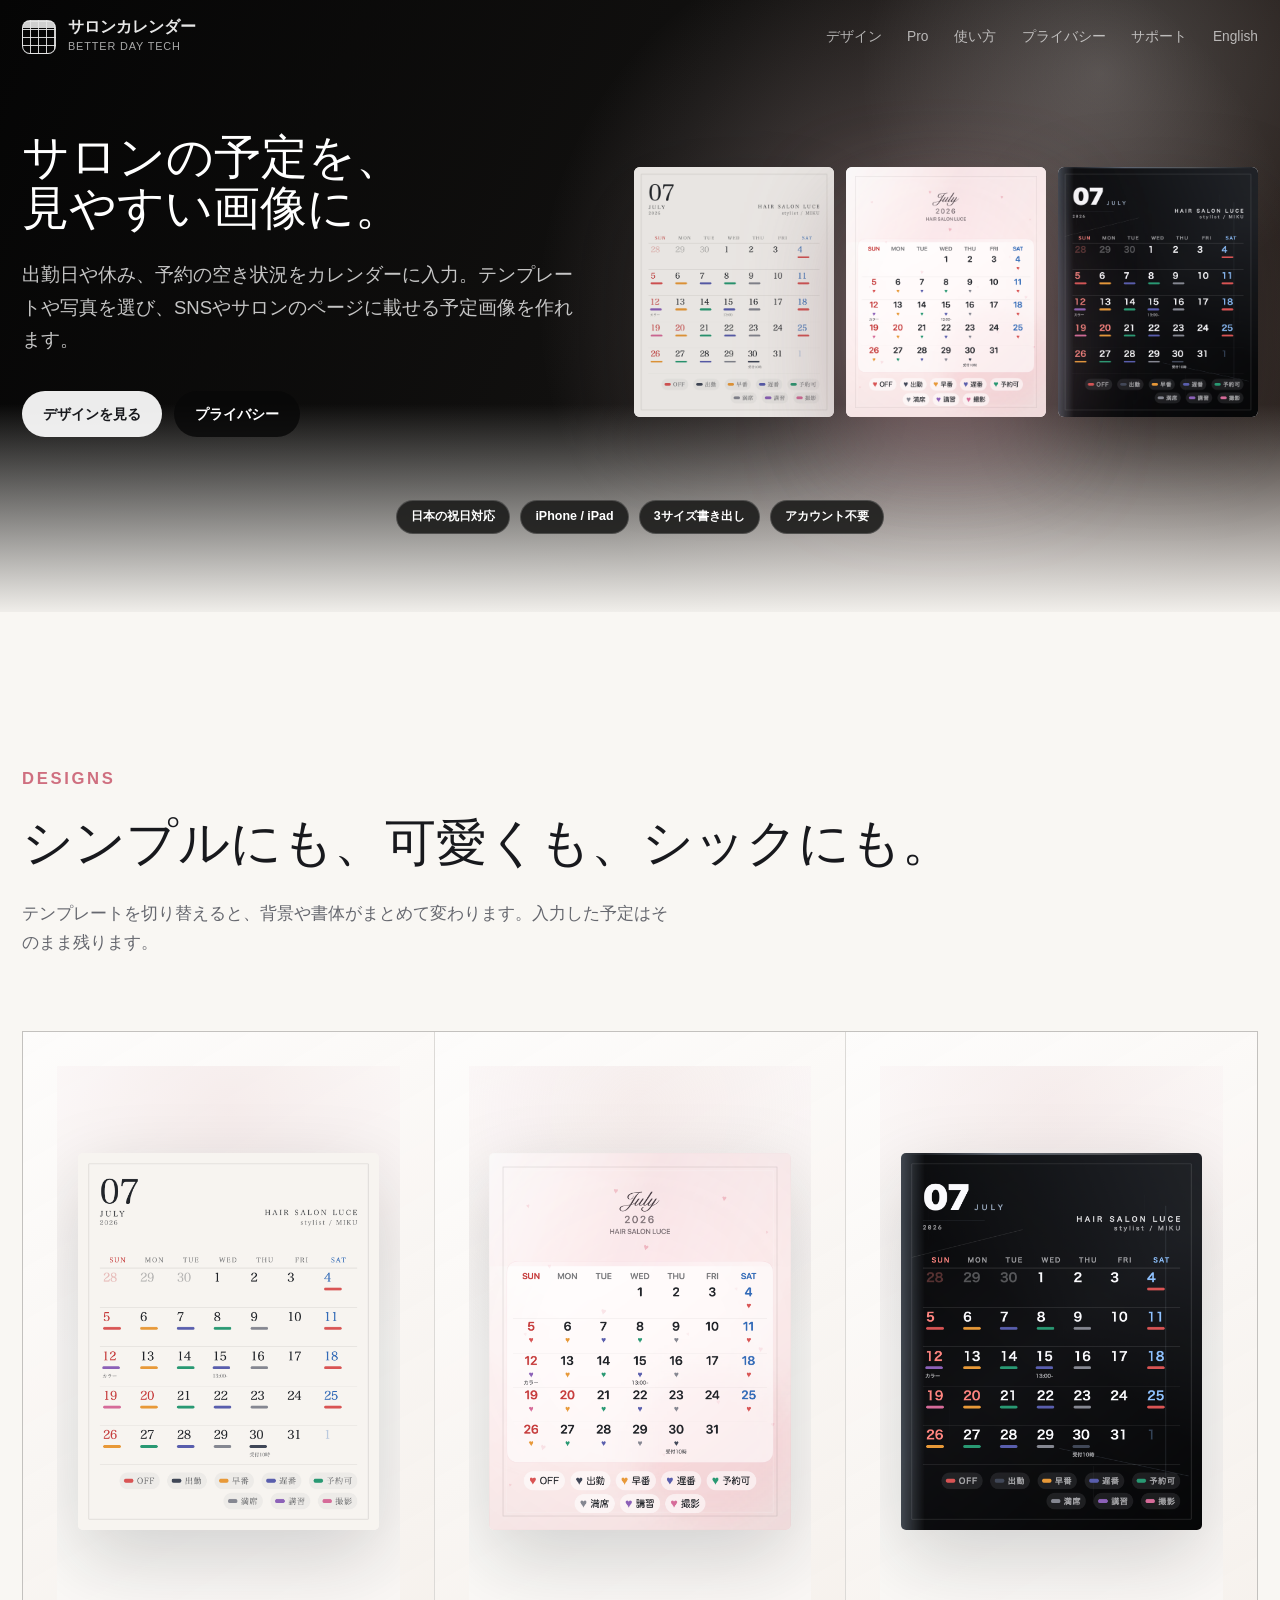
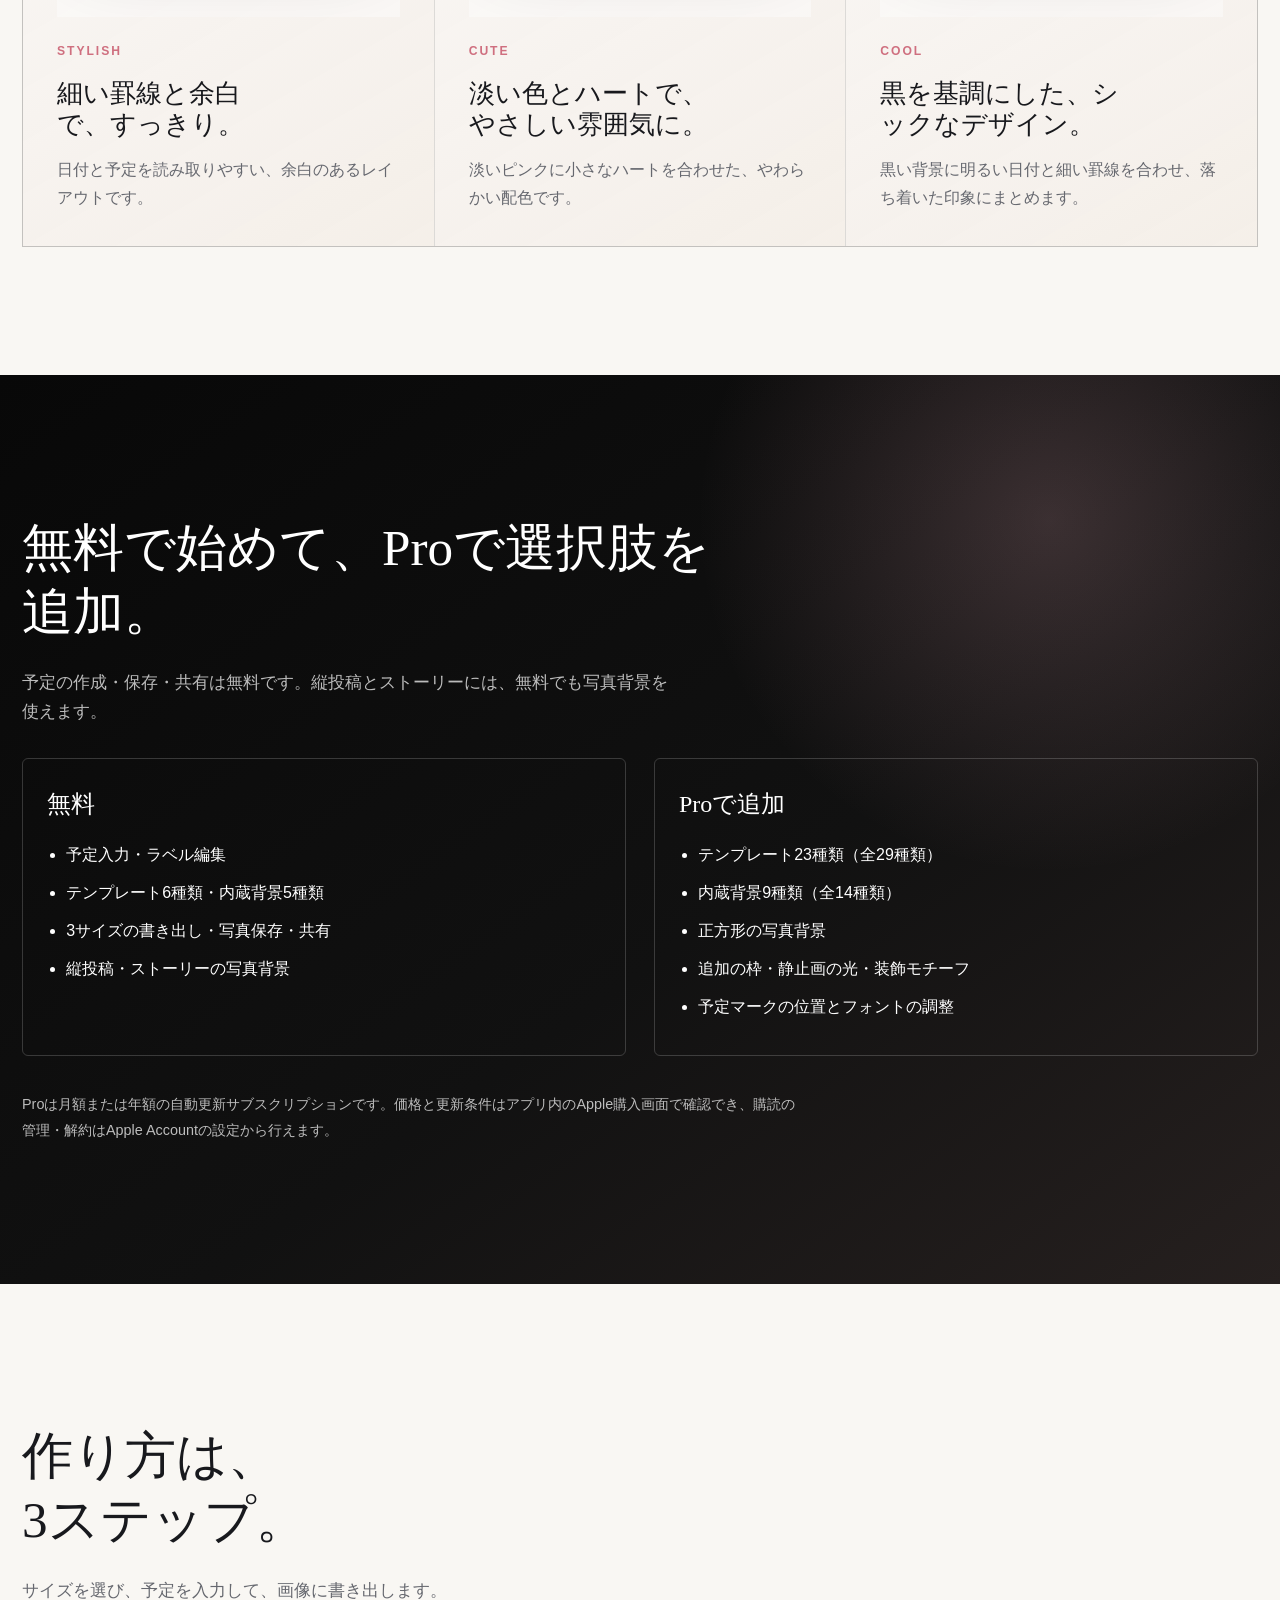
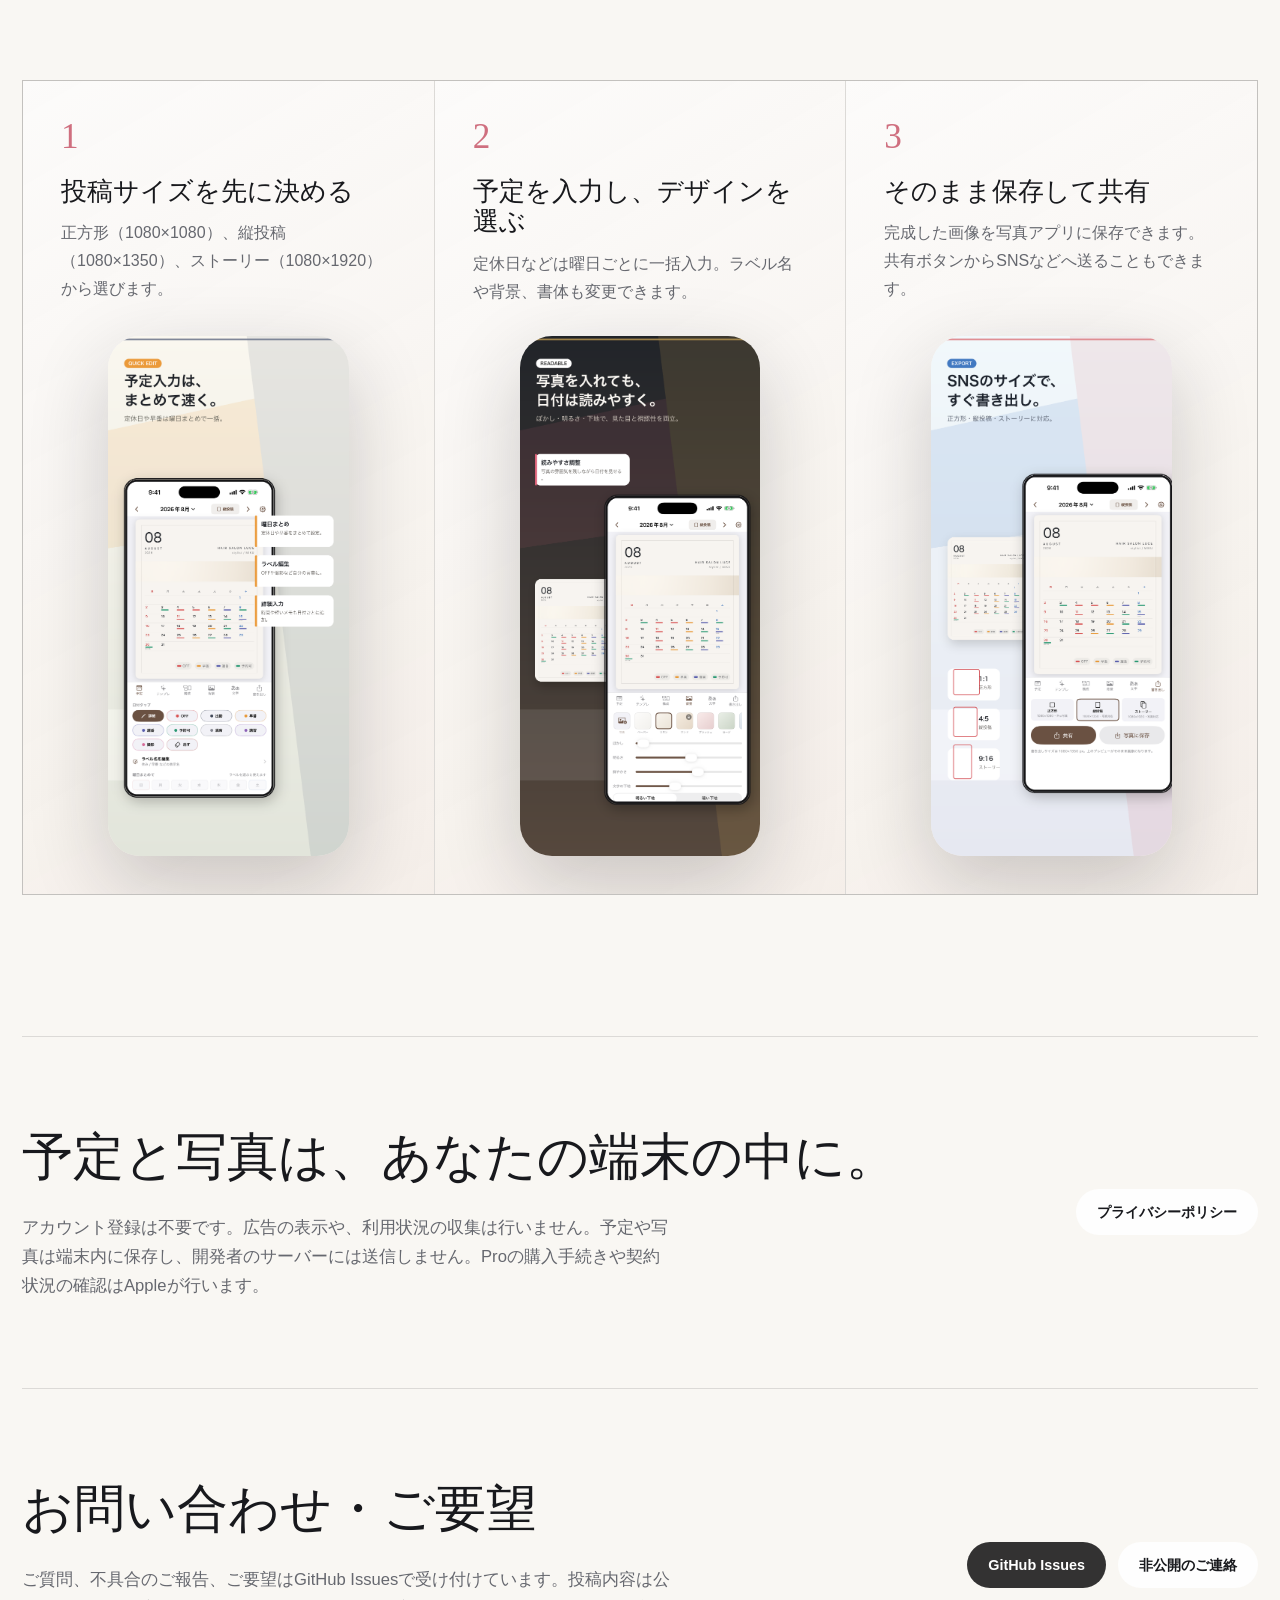
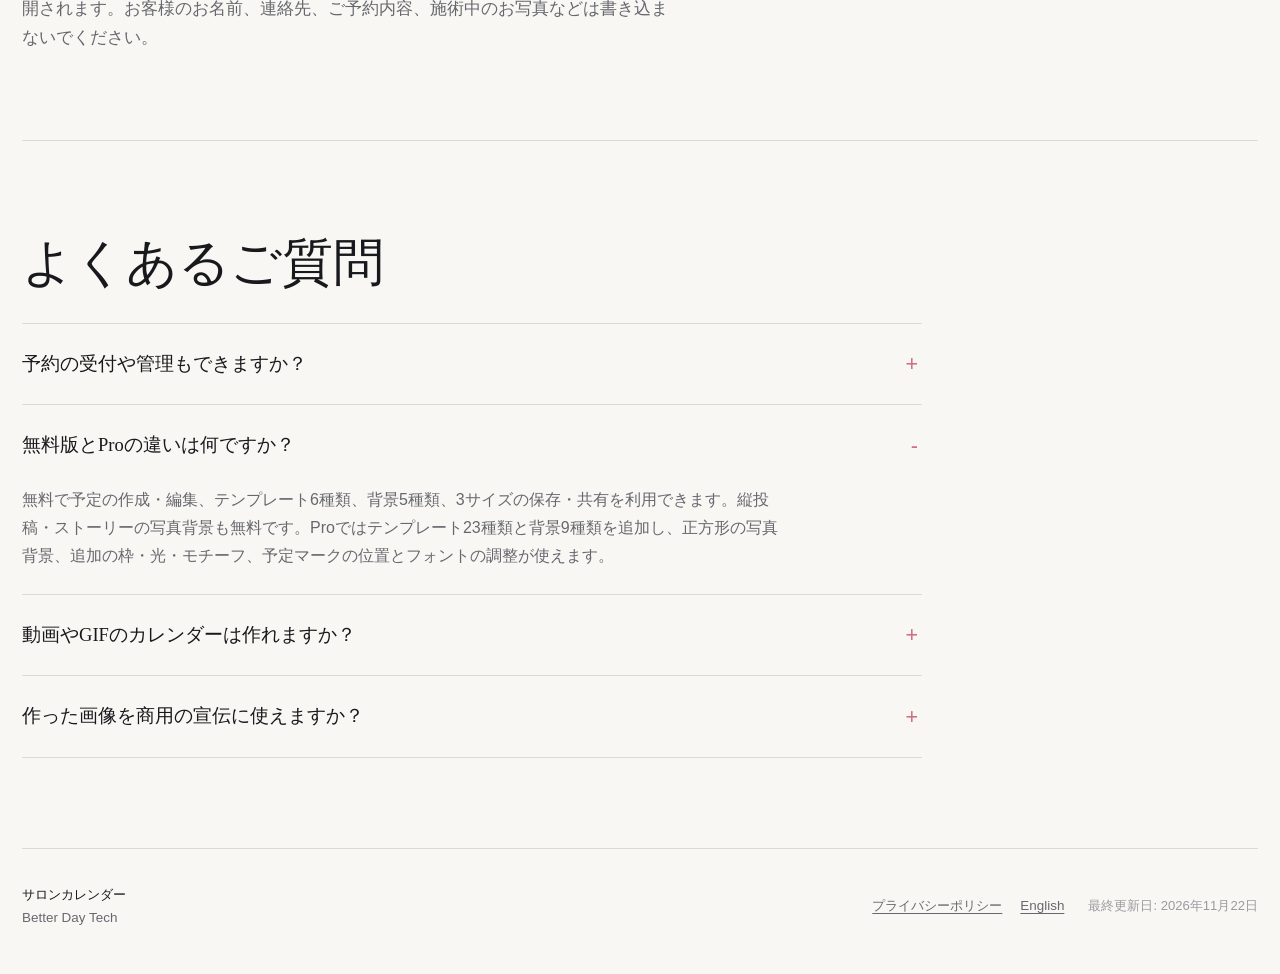
==== commit 32525948: "横送り作例に日英の操作案内とキーボード対応を追加する" ====
--- a/docs/index.html
+++ b/docs/index.html
@@ -38,7 +38,7 @@
       </div>
     </div>
 
-    <div class="poster-cinema" aria-label="サロンカレンダーで作れる投稿画像">
+    <div id="poster-examples" class="poster-cinema" role="region" tabindex="0" aria-describedby="poster-help" aria-label="サロンカレンダーで作れる投稿画像">
       <figure class="floating-poster poster-left">
         <img src="assets/showcase/editorial-clean.png" alt="余白を活かしたスタイリッシュな月間予定画像" width="1080" height="1350">
       </figure>
@@ -48,6 +48,14 @@
       <figure class="floating-poster poster-right">
         <img src="assets/showcase/mode-black.png" alt="黒を基調にしたかっこいい月間予定画像" width="1080" height="1350">
       </figure>
+    </div>
+
+    <div class="poster-navigation" role="group" aria-label="作例の移動">
+      <p id="poster-help">左右にスワイプして、3つの作例を見られます。キーボードでは左右キーで移動できます。</p>
+      <div class="poster-buttons" hidden>
+        <button type="button" data-poster-step="-1" aria-controls="poster-examples">← 前の作例</button>
+        <button type="button" data-poster-step="1" aria-controls="poster-examples">次の作例 →</button>
+      </div>
     </div>
 
     <div class="hero-strip" aria-label="主な機能">
--- a/docs/assets/style.css
+++ b/docs/assets/style.css
@@ -175,7 +175,7 @@
 .nav a:hover { opacity: 1; }
 
 .cinema-hero {
-  min-height: 100svh;
+  min-height: 0;
   width: 100%;
   position: relative;
   overflow: clip;
@@ -323,10 +323,9 @@
 }
 
 .hero-strip {
-  position: absolute;
-  left: max(22px, calc((100vw - 1240px) / 2));
-  right: max(22px, calc((100vw - 1240px) / 2));
-  bottom: 28px;
+  position: relative;
+  grid-column: 1 / -1;
+  margin-top: 12px;
   z-index: 2;
   display: flex;
   flex-wrap: wrap;
@@ -931,7 +930,7 @@
   }
 
   .cinema-hero {
-    min-height: 920px;
+    min-height: 0;
     padding-inline: 14px;
     padding-bottom: 86px;
   }
@@ -979,9 +978,6 @@
   }
 
   .hero-strip {
-    left: 14px;
-    right: 14px;
-    bottom: 18px;
     justify-content: flex-start;
   }
 
@@ -1058,11 +1054,34 @@
 }
 
 /* Keep all three examples visible and compare plans without implying free photos need Pro. */
-.poster-cinema { display: grid; grid-template-columns: repeat(3, minmax(0, 1fr)); gap: 12px; align-items: center; min-height: 0; padding: 36px 0 110px; }
+.poster-cinema { display: grid; grid-template-columns: repeat(3, minmax(0, 1fr)); gap: 12px; align-items: center; min-height: 0; padding: 16px 0 0; }
 .poster-cinema .floating-poster { position: relative; inset: auto; width: 100%; transform: none; }
 .plan-comparison { display: grid; grid-template-columns: repeat(2, minmax(0, 1fr)); gap: 28px; margin-top: 32px; }
-.plan-comparison article { border: 1px solid #777; border-radius: 12px; padding: 24px; }
-.plan-comparison h3 { margin: 0 0 16px; font-size: 1.5rem; }
+.plan-comparison article { border: 1px solid var(--line-dark); border-radius: 6px; padding: 24px; }
+.plan-comparison h3 { margin: 0 0 16px; font-family: var(--serif); font-weight: 500; font-size: 1.5rem; }
+.plan-comparison ul { margin: 0; padding-left: 1.2em; }
 .plan-comparison li { margin-bottom: 10px; }
 .home-ja .pro-copy h2, .home-ja .section-intro h2, .home-ja .privacy-band h2, .home-ja .support-section h2, .home-ja .faq-section h2 { font-size: clamp(1.8rem, 4vw, 3.3rem); line-height: 1.25; text-wrap: pretty; }
-@media (max-width: 720px) { .plan-comparison { grid-template-columns: 1fr; } .poster-cinema { gap: 8px; padding-bottom: 110px; } }
+.home:not(.home-ja) .pro-copy h2,
+.home:not(.home-ja) .section-intro h2,
+.home:not(.home-ja) .privacy-band h2,
+.home:not(.home-ja) .support-section h2,
+.home:not(.home-ja) .faq-section h2 { font-size: clamp(2rem, 4vw, 4rem); line-height: 1.1; text-wrap: pretty; }
+@media (max-width: 720px) {
+  .plan-comparison { grid-template-columns: 1fr; }
+  .poster-cinema { grid-template-columns: none; grid-auto-flow: column; grid-auto-columns: 74%; gap: 16px; overflow-x: auto; scroll-snap-type: x mandatory; padding: 8px 0 20px; }
+  .poster-cinema .floating-poster { scroll-snap-align: center; }
+}
+
+/* The examples remain a native scroll region, including without JavaScript. */
+.poster-navigation { display: none; }
+.poster-cinema:focus-visible { outline: 3px solid var(--rose-strong); outline-offset: 4px; }
+@media (max-width: 720px) {
+  .poster-navigation { display: grid; gap: 12px; padding: 0 0 20px; }
+  .poster-navigation p { margin: 0; font-size: 0.9rem; line-height: 1.6; }
+  .poster-buttons { display: flex; justify-content: space-between; gap: 12px; }
+  .poster-buttons[hidden] { display: none; }
+  .poster-buttons button { min-height: 44px; padding: 8px 14px; border: 1px solid currentColor; border-radius: 6px; color: inherit; background: transparent; font: inherit; cursor: pointer; }
+  .poster-buttons button:disabled { opacity: 0.45; cursor: default; }
+  .poster-buttons button:focus-visible { outline: 3px solid var(--rose-strong); outline-offset: 3px; }
+}
